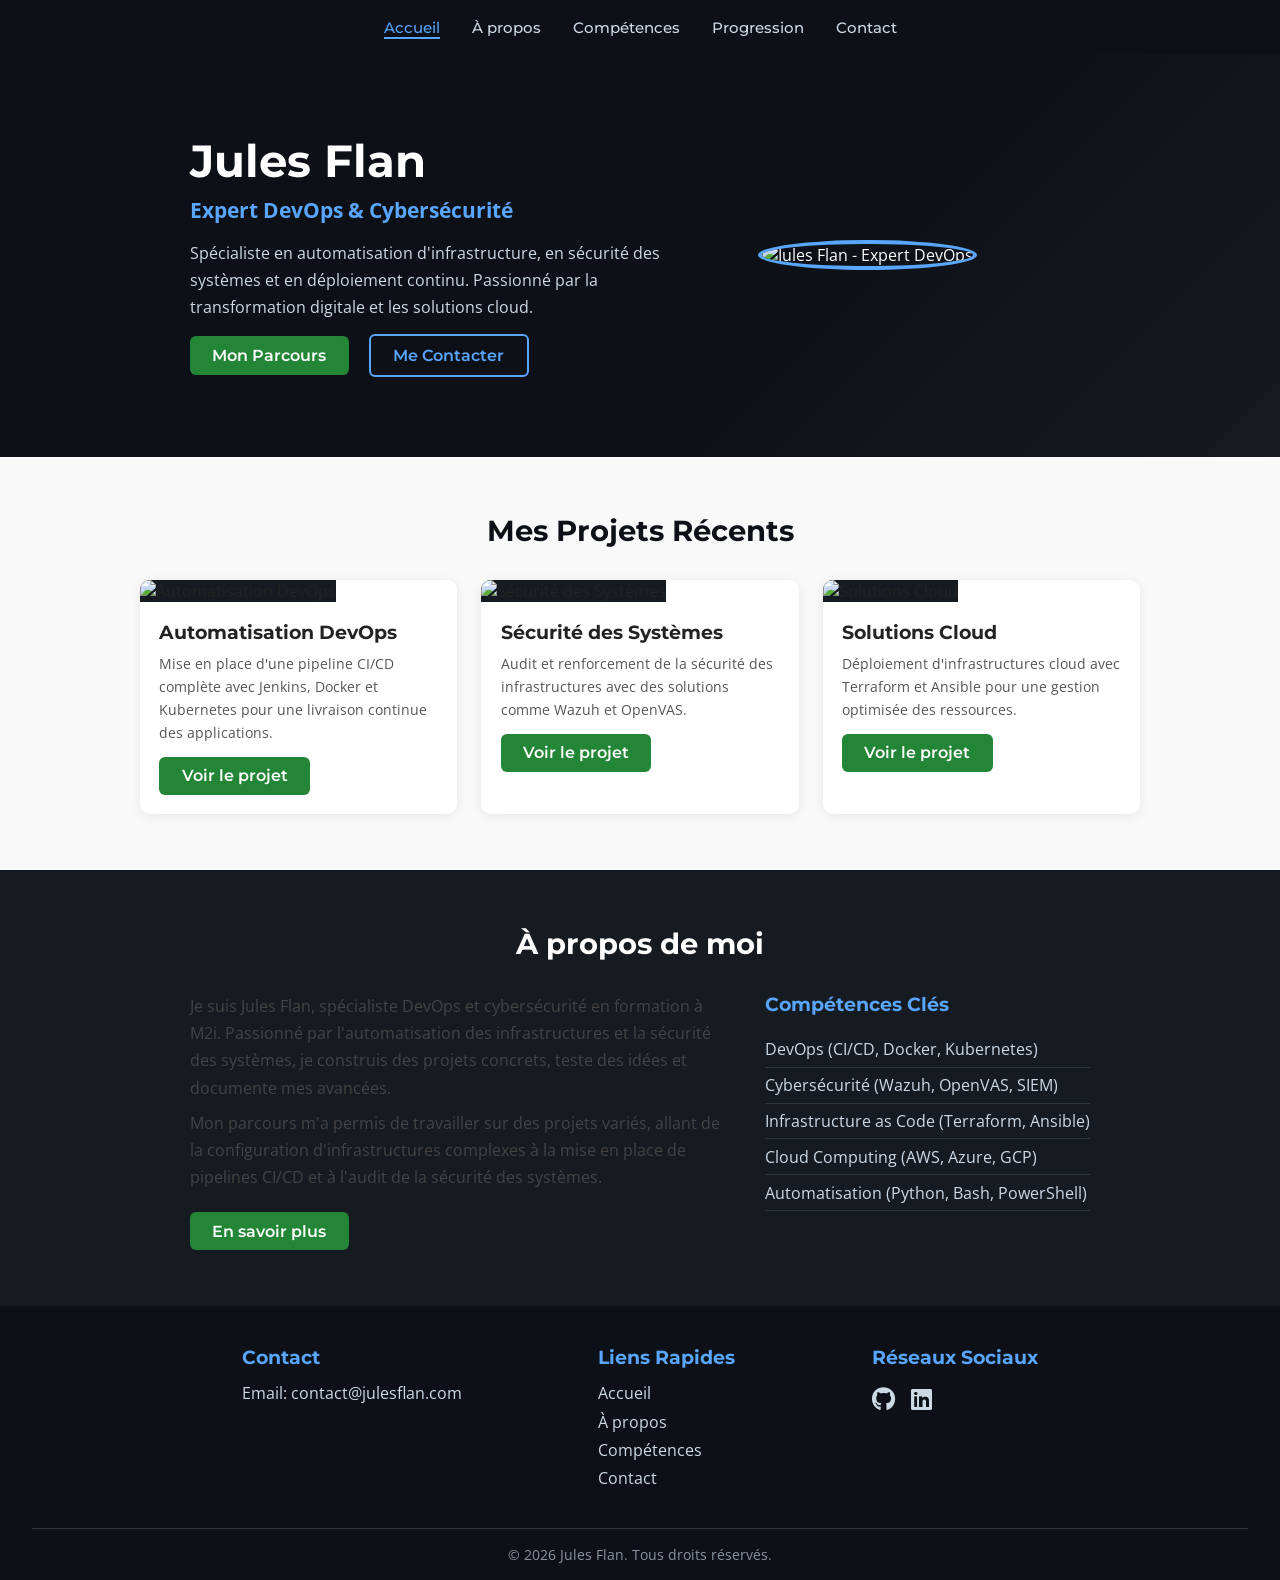
==== index.html @ e3fe122a "Initial commit - Portfolio Jules Flan DevOps & Cybersécurité" ====
<!DOCTYPE html>
<html lang="fr">
<head>
    <meta charset="UTF-8">
    <meta name="viewport" content="width=device-width, initial-scale=1.0">
    <title>Jules Flan - Expert DevOps & Cybersécurité</title>
    <link rel="stylesheet" href="assets/css/style.css">
    <link href="https://fonts.googleapis.com/css2?family=Montserrat:wght@400;500;700&family=Open+Sans:wght@400;500&display=swap" rel="stylesheet">
    <link rel="stylesheet" href="https://cdnjs.cloudflare.com/ajax/libs/font-awesome/6.0.0-beta3/css/all.min.css">
</head>
<body>
    <header>
        <nav>
            <ul>
                <li><a href="index.html">Accueil</a></li>
                <li><a href="about.html">À propos</a></li>
                <li><a href="skills.html">Compétences</a></li>
                <li><a href="progression.html">Progression</a></li>
                <li><a href="contact.html">Contact</a></li>
            </ul>
        </nav>
    </header>

    <main>
        <section class="hero">
            <div class="hero-content">
                <div class="hero-text">
                    <h1>Jules Flan</h1>
                    <h2>Expert DevOps & Cybersécurité</h2>
                    <p>Spécialiste en automatisation d'infrastructure, en sécurité des systèmes et en déploiement continu. Passionné par la transformation digitale et les solutions cloud.</p>
                    <div class="hero-buttons">
                        <a href="about.html" class="btn">Mon Parcours</a>
                        <a href="contact.html" class="btn btn-outline">Me Contacter</a>
                    </div>
                </div>
                <div class="hero-image">
                    <img src="assets/images/jules-flan.jpg" alt="Jules Flan - Expert DevOps">
                </div>
            </div>
        </section>

        <section class="projects">
            <h2 class="section-title">Mes Projets Récents</h2>
            <div class="project-grid">
                <div class="project-card">
                    <div class="project-img">
                        <img src="assets/images/projet-devops.jpg" alt="Automatisation DevOps">
                    </div>
                    <div class="project-info">
                        <h3>Automatisation DevOps</h3>
                        <p>Mise en place d'une pipeline CI/CD complète avec Jenkins, Docker et Kubernetes pour une livraison continue des applications.</p>
                        <a href="#" class="btn">Voir le projet</a>
                    </div>
                </div>
                <div class="project-card">
                    <div class="project-img">
                        <img src="assets/images/projet-securite.jpg" alt="Sécurité des Systèmes">
                    </div>
                    <div class="project-info">
                        <h3>Sécurité des Systèmes</h3>
                        <p>Audit et renforcement de la sécurité des infrastructures avec des solutions comme Wazuh et OpenVAS.</p>
                        <a href="#" class="btn">Voir le projet</a>
                    </div>
                </div>
                <div class="project-card">
                    <div class="project-img">
                        <img src="assets/images/projet-cloud.jpg" alt="Solutions Cloud">
                    </div>
                    <div class="project-info">
                        <h3>Solutions Cloud</h3>
                        <p>Déploiement d'infrastructures cloud avec Terraform et Ansible pour une gestion optimisée des ressources.</p>
                        <a href="#" class="btn">Voir le projet</a>
                    </div>
                </div>
            </div>
        </section>

        <section class="about-preview">
            <h2 class="section-title">À propos de moi</h2>
            <div class="about-content">
                <div class="about-text">
                    <p>Je suis Jules Flan, spécialiste DevOps et cybersécurité en formation à M2i. Passionné par l'automatisation des infrastructures et la sécurité des systèmes, je construis des projets concrets, teste des idées et documente mes avancées.</p>
                    <p>Mon parcours m'a permis de travailler sur des projets variés, allant de la configuration d'infrastructures complexes à la mise en place de pipelines CI/CD et à l'audit de la sécurité des systèmes.</p>
                    <a href="about.html" class="btn">En savoir plus</a>
                </div>
                <div class="about-skills">
                    <h3>Compétences Clés</h3>
                    <ul>
                        <li>DevOps (CI/CD, Docker, Kubernetes)</li>
                        <li>Cybersécurité (Wazuh, OpenVAS, SIEM)</li>
                        <li>Infrastructure as Code (Terraform, Ansible)</li>
                        <li>Cloud Computing (AWS, Azure, GCP)</li>
                        <li>Automatisation (Python, Bash, PowerShell)</li>
                    </ul>
                </div>
            </div>
        </section>
    </main>

    <footer>
        <div class="footer-content">
            <div class="footer-section">
                <h3>Contact</h3>
                <p>Email: contact@julesflan.com</p>
            </div>
            <div class="footer-section">
                <h3>Liens Rapides</h3>
                <ul>
                    <li><a href="index.html">Accueil</a></li>
                    <li><a href="about.html">À propos</a></li>
                    <li><a href="skills.html">Compétences</a></li>
                    <li><a href="contact.html">Contact</a></li>
                </ul>
            </div>
            <div class="footer-section">
                <h3>Réseaux Sociaux</h3>
                <div class="social-links">
                    <a href="https://github.com/blym-TF" target="_blank"><i class="fab fa-github"></i></a>
                    <a href="https://www.linkedin.com/in/jules-flan-devops/" target="_blank"><i class="fab fa-linkedin"></i></a>
                </div>
            </div>
        </div>
        <div class="footer-bottom">
            <p>&copy; 2026 Jules Flan. Tous droits réservés.</p>
        </div>
    </footer>

    <script src="assets/js/script.js"></script>
</body>
</html>
---- assets/css/style.css ----
/* === RESET & BASE === */
* { margin: 0; padding: 0; box-sizing: border-box; }
body { font-family: 'Open Sans', sans-serif; color: #222; background: #f9f9f9; }
a { text-decoration: none; color: inherit; }
ul { list-style: none; }

/* === HEADER === */
header { background: #0d1117; padding: 1rem 2rem; position: sticky; top: 0; z-index: 100; }
nav ul { display: flex; gap: 2rem; justify-content: center; }
nav ul li a { color: #cdd9e5; font-family: 'Montserrat', sans-serif; font-weight: 500; font-size: 0.95rem; transition: color 0.2s; }
nav ul li a:hover { color: #58a6ff; }

/* === BUTTONS === */
.btn { display: inline-block; background: #238636; color: #fff; padding: 0.6rem 1.4rem; border-radius: 6px; font-family: 'Montserrat', sans-serif; font-weight: 600; transition: background 0.2s; margin-top: 0.8rem; }
.btn:hover { background: #2ea043; }
.btn-outline { background: transparent; border: 2px solid #58a6ff; color: #58a6ff; margin-left: 1rem; }
.btn-outline:hover { background: #58a6ff; color: #fff; }

/* === HERO === */
.hero { background: linear-gradient(135deg, #0d1117 60%, #161b22 100%); color: #fff; padding: 5rem 2rem; }
.hero-content { max-width: 900px; margin: auto; display: flex; align-items: center; gap: 3rem; flex-wrap: wrap; }
.hero-text h1 { font-family: 'Montserrat', sans-serif; font-size: 2.8rem; font-weight: 700; }
.hero-text h2 { font-size: 1.3rem; color: #58a6ff; margin: 0.5rem 0 1rem; }
.hero-text p { max-width: 520px; line-height: 1.7; color: #cdd9e5; }
.hero-image img { width: 200px; height: 200px; border-radius: 50%; object-fit: cover; border: 4px solid #58a6ff; }

/* === SECTIONS === */
section { padding: 3.5rem 2rem; }
.section-title { font-family: 'Montserrat', sans-serif; font-size: 1.8rem; text-align: center; margin-bottom: 2rem; color: #0d1117; }

/* === PROJECT GRID === */
.project-grid { display: grid; grid-template-columns: repeat(auto-fit, minmax(260px, 1fr)); gap: 1.5rem; max-width: 1000px; margin: auto; }
.project-card { background: #fff; border-radius: 10px; overflow: hidden; box-shadow: 0 2px 12px rgba(0,0,0,0.08); transition: transform 0.2s; }
.project-card:hover { transform: translateY(-4px); }
.project-img img { width: 100%; height: 160px; object-fit: cover; background: #161b22; }
.project-info { padding: 1.2rem; }
.project-info h3 { font-family: 'Montserrat', sans-serif; margin-bottom: 0.5rem; }
.project-info p { color: #555; font-size: 0.9rem; line-height: 1.6; }

/* === ABOUT PREVIEW === */
.about-preview { background: #161b22; color: #cdd9e5; }
.about-preview .section-title { color: #fff; }
.about-content { display: flex; gap: 3rem; max-width: 900px; margin: auto; flex-wrap: wrap; }
.about-text p { line-height: 1.7; margin-bottom: 1rem; }
.about-skills h3 { font-family: 'Montserrat', sans-serif; color: #58a6ff; margin-bottom: 1rem; }
.about-skills ul li { padding: 0.4rem 0; border-bottom: 1px solid #30363d; color: #cdd9e5; }

/* === HERO PAGES === */
.about-hero, .skills-hero { background: linear-gradient(135deg, #0d1117, #161b22); color: #fff; text-align: center; padding: 4rem 2rem; }
.about-hero h1, .skills-hero h1 { font-family: 'Montserrat', sans-serif; font-size: 2.2rem; }
.about-hero p, .skills-hero p { color: #cdd9e5; margin-top: 0.8rem; }

/* === SKILLS GRID === */
.skills-content { max-width: 1000px; margin: auto; }
.skills-category { margin-bottom: 2.5rem; }
.skills-category h2 { font-family: 'Montserrat', sans-serif; color: #0d1117; margin-bottom: 1.2rem; font-size: 1.4rem; border-left: 4px solid #58a6ff; padding-left: 0.8rem; }
.skills-grid { display: grid; grid-template-columns: repeat(auto-fit, minmax(200px, 1fr)); gap: 1rem; }
.skill-card { background: #fff; padding: 1.5rem; border-radius: 10px; text-align: center; box-shadow: 0 2px 10px rgba(0,0,0,0.07); transition: transform 0.2s; }
.skill-card:hover { transform: translateY(-3px); }
.skill-card i { font-size: 2rem; color: #58a6ff; margin-bottom: 0.7rem; }
.skill-card h3 { font-family: 'Montserrat', sans-serif; font-size: 1rem; margin-bottom: 0.4rem; }
.skill-card p { font-size: 0.85rem; color: #666; }

/* === ABOUT CONTENT === */
.about-content { max-width: 900px; margin: auto; display: flex; gap: 2rem; flex-wrap: wrap; }
.about-text { flex: 1; min-width: 280px; }
.about-text h2 { font-family: 'Montserrat', sans-serif; color: #0d1117; margin: 1.2rem 0 0.5rem; font-size: 1.2rem; }
.about-text p, .about-text li { line-height: 1.7; color: #444; margin-bottom: 0.5rem; }
.about-text ul { padding-left: 1rem; }

/* === TIMELINE === */
.timeline { background: #f0f4f8; }
.timeline-container { max-width: 800px; margin: auto; }
.timeline-item { display: flex; gap: 1.5rem; margin-bottom: 1.8rem; align-items: flex-start; }
.timeline-date { font-family: 'Montserrat', sans-serif; font-weight: 700; color: #58a6ff; min-width: 100px; font-size: 0.9rem; }
.timeline-content h3 { font-family: 'Montserrat', sans-serif; font-size: 1rem; margin-bottom: 0.3rem; }
.timeline-content p { font-size: 0.9rem; color: #555; line-height: 1.6; }

/* === FOOTER === */
footer { background: #0d1117; color: #cdd9e5; padding: 2.5rem 2rem 1rem; }
.footer-content { display: flex; gap: 2rem; flex-wrap: wrap; justify-content: space-around; max-width: 900px; margin: auto; }
.footer-section h3 { font-family: 'Montserrat', sans-serif; color: #58a6ff; margin-bottom: 0.8rem; }
.footer-section ul li { margin-bottom: 0.4rem; }
.footer-section ul li a { color: #cdd9e5; transition: color 0.2s; }
.footer-section ul li a:hover { color: #58a6ff; }
.social-links { display: flex; gap: 1rem; font-size: 1.5rem; }
.social-links a { color: #cdd9e5; transition: color 0.2s; }
.social-links a:hover { color: #58a6ff; }
.footer-bottom { text-align: center; margin-top: 2rem; padding-top: 1rem; border-top: 1px solid #30363d; font-size: 0.85rem; color: #8b949e; }

/* === RESPONSIVE === */
@media (max-width: 768px) {
    .hero-content { flex-direction: column; text-align: center; }
    .hero-text h1 { font-size: 2rem; }
    nav ul { gap: 1rem; font-size: 0.85rem; }
    .about-content { flex-direction: column; }
    .timeline-item { flex-direction: column; gap: 0.5rem; }
}
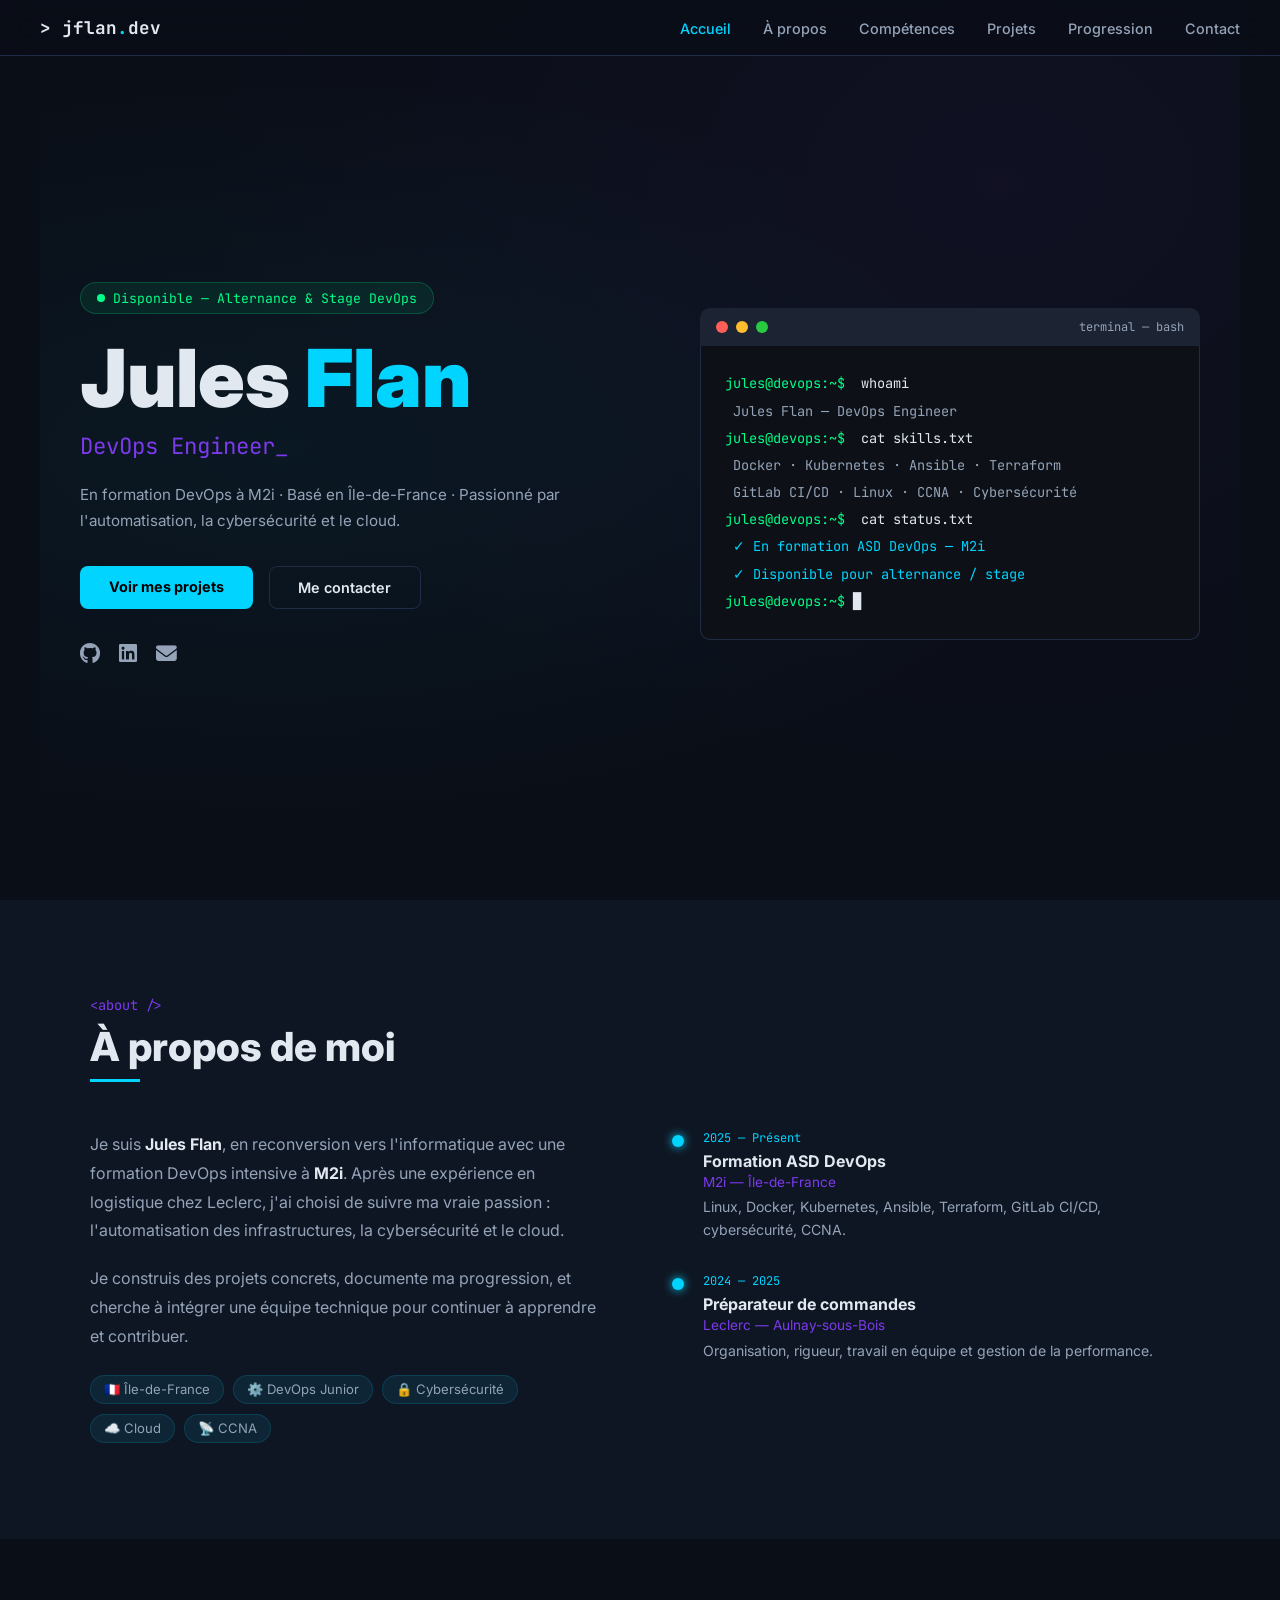
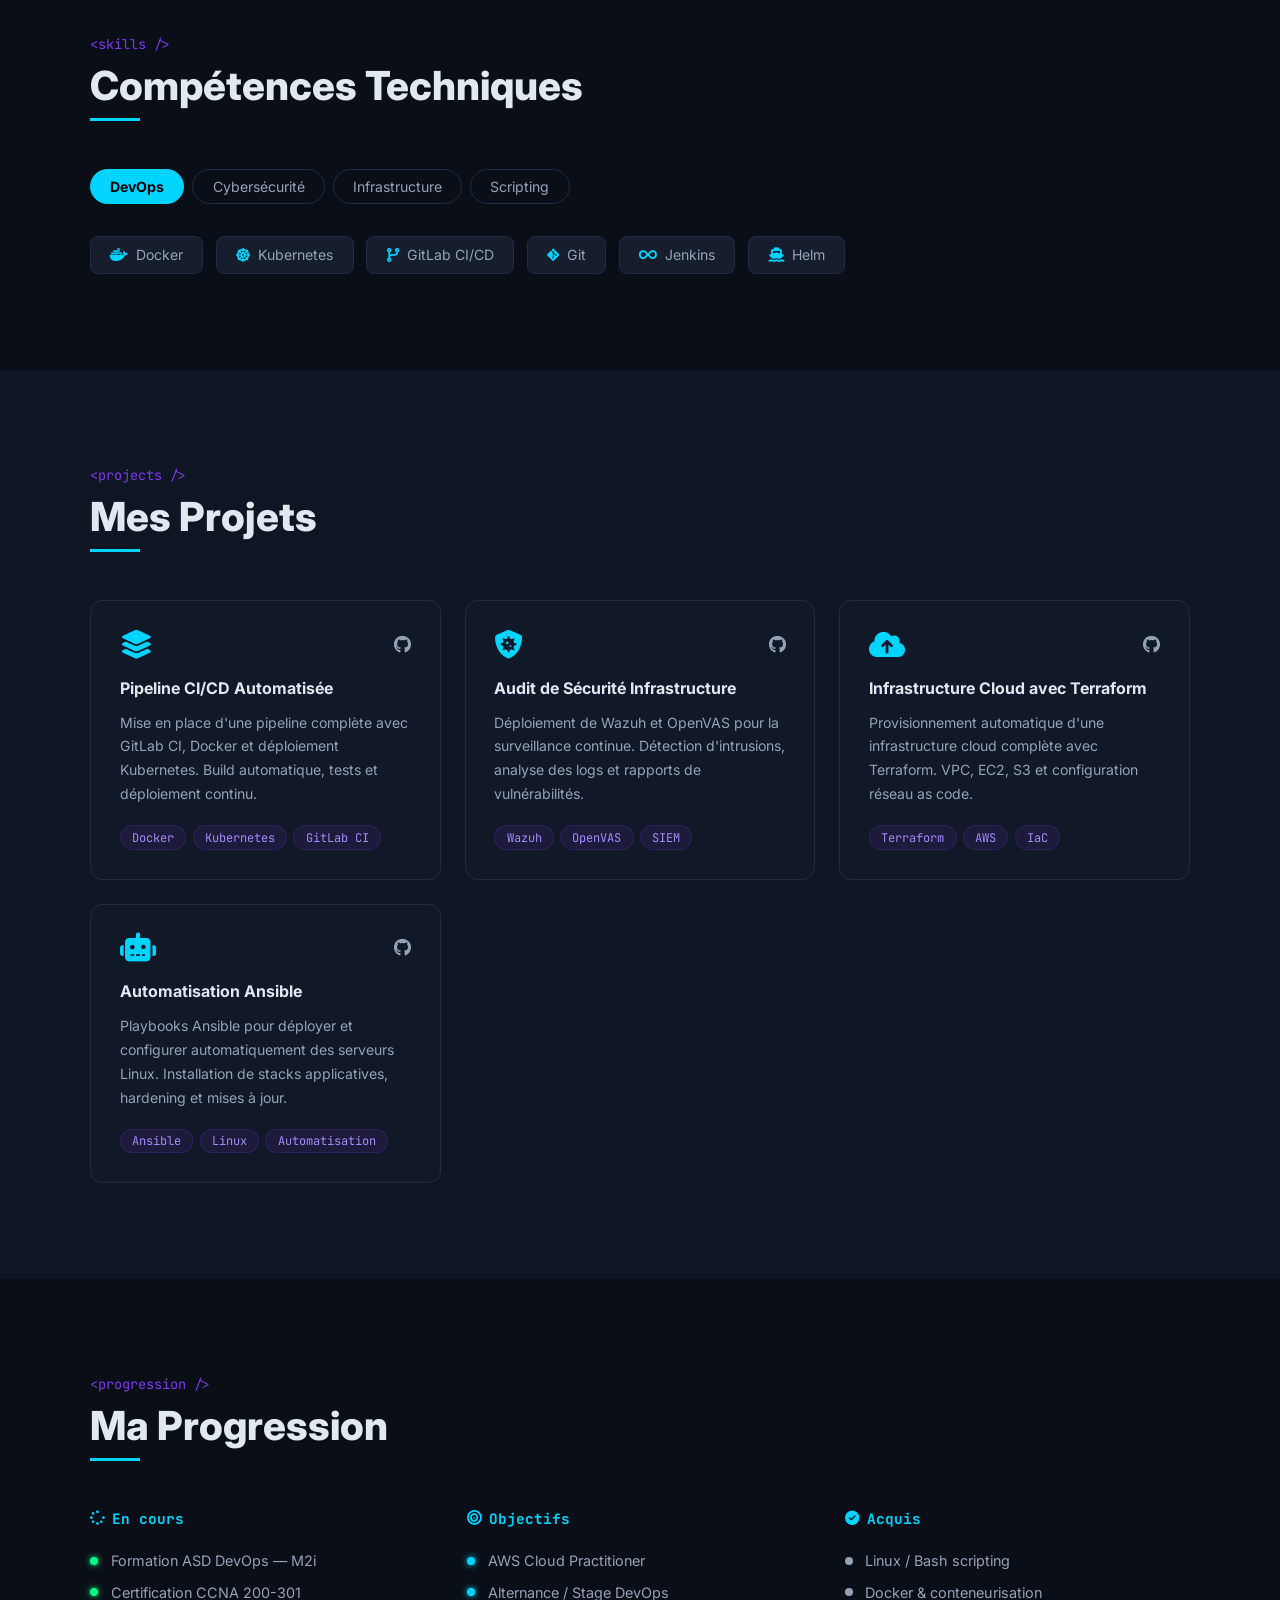
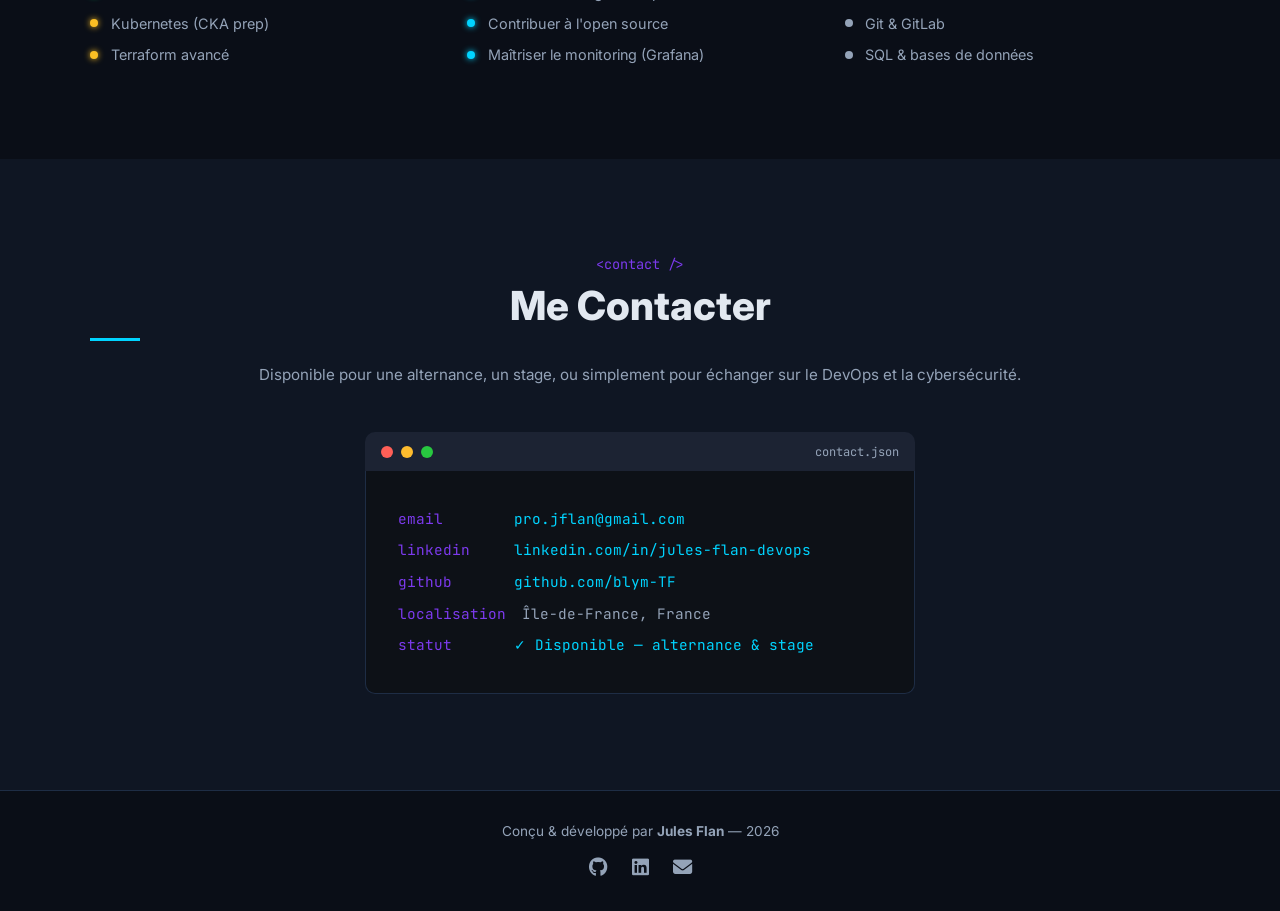
==== commit a64a1be2: "Refonte complète - Site dynamique, animé, attractif avec vraies infos" ====
--- a/index.html
+++ b/index.html
@@ -1,130 +1,282 @@
 <!DOCTYPE html>
 <html lang="fr">
 <head>
-    <meta charset="UTF-8">
-    <meta name="viewport" content="width=device-width, initial-scale=1.0">
-    <title>Jules Flan - Expert DevOps & Cybersécurité</title>
-    <link rel="stylesheet" href="assets/css/style.css">
-    <link href="https://fonts.googleapis.com/css2?family=Montserrat:wght@400;500;700&family=Open+Sans:wght@400;500&display=swap" rel="stylesheet">
-    <link rel="stylesheet" href="https://cdnjs.cloudflare.com/ajax/libs/font-awesome/6.0.0-beta3/css/all.min.css">
+  <meta charset="UTF-8">
+  <meta name="viewport" content="width=device-width, initial-scale=1.0">
+  <title>Jules Flan — DevOps & Cybersécurité</title>
+  <link rel="stylesheet" href="assets/css/style.css">
+  <link href="https://fonts.googleapis.com/css2?family=JetBrains+Mono:wght@400;700&family=Inter:wght@300;400;600;700;900&display=swap" rel="stylesheet">
+  <link rel="stylesheet" href="https://cdnjs.cloudflare.com/ajax/libs/font-awesome/6.5.0/css/all.min.css">
 </head>
 <body>
-    <header>
-        <nav>
-            <ul>
-                <li><a href="index.html">Accueil</a></li>
-                <li><a href="about.html">À propos</a></li>
-                <li><a href="skills.html">Compétences</a></li>
-                <li><a href="progression.html">Progression</a></li>
-                <li><a href="contact.html">Contact</a></li>
-            </ul>
-        </nav>
-    </header>
-
-    <main>
-        <section class="hero">
-            <div class="hero-content">
-                <div class="hero-text">
-                    <h1>Jules Flan</h1>
-                    <h2>Expert DevOps & Cybersécurité</h2>
-                    <p>Spécialiste en automatisation d'infrastructure, en sécurité des systèmes et en déploiement continu. Passionné par la transformation digitale et les solutions cloud.</p>
-                    <div class="hero-buttons">
-                        <a href="about.html" class="btn">Mon Parcours</a>
-                        <a href="contact.html" class="btn btn-outline">Me Contacter</a>
-                    </div>
-                </div>
-                <div class="hero-image">
-                    <img src="assets/images/jules-flan.jpg" alt="Jules Flan - Expert DevOps">
-                </div>
-            </div>
-        </section>
-
-        <section class="projects">
-            <h2 class="section-title">Mes Projets Récents</h2>
-            <div class="project-grid">
-                <div class="project-card">
-                    <div class="project-img">
-                        <img src="assets/images/projet-devops.jpg" alt="Automatisation DevOps">
-                    </div>
-                    <div class="project-info">
-                        <h3>Automatisation DevOps</h3>
-                        <p>Mise en place d'une pipeline CI/CD complète avec Jenkins, Docker et Kubernetes pour une livraison continue des applications.</p>
-                        <a href="#" class="btn">Voir le projet</a>
-                    </div>
-                </div>
-                <div class="project-card">
-                    <div class="project-img">
-                        <img src="assets/images/projet-securite.jpg" alt="Sécurité des Systèmes">
-                    </div>
-                    <div class="project-info">
-                        <h3>Sécurité des Systèmes</h3>
-                        <p>Audit et renforcement de la sécurité des infrastructures avec des solutions comme Wazuh et OpenVAS.</p>
-                        <a href="#" class="btn">Voir le projet</a>
-                    </div>
-                </div>
-                <div class="project-card">
-                    <div class="project-img">
-                        <img src="assets/images/projet-cloud.jpg" alt="Solutions Cloud">
-                    </div>
-                    <div class="project-info">
-                        <h3>Solutions Cloud</h3>
-                        <p>Déploiement d'infrastructures cloud avec Terraform et Ansible pour une gestion optimisée des ressources.</p>
-                        <a href="#" class="btn">Voir le projet</a>
-                    </div>
-                </div>
-            </div>
-        </section>
-
-        <section class="about-preview">
-            <h2 class="section-title">À propos de moi</h2>
-            <div class="about-content">
-                <div class="about-text">
-                    <p>Je suis Jules Flan, spécialiste DevOps et cybersécurité en formation à M2i. Passionné par l'automatisation des infrastructures et la sécurité des systèmes, je construis des projets concrets, teste des idées et documente mes avancées.</p>
-                    <p>Mon parcours m'a permis de travailler sur des projets variés, allant de la configuration d'infrastructures complexes à la mise en place de pipelines CI/CD et à l'audit de la sécurité des systèmes.</p>
-                    <a href="about.html" class="btn">En savoir plus</a>
-                </div>
-                <div class="about-skills">
-                    <h3>Compétences Clés</h3>
-                    <ul>
-                        <li>DevOps (CI/CD, Docker, Kubernetes)</li>
-                        <li>Cybersécurité (Wazuh, OpenVAS, SIEM)</li>
-                        <li>Infrastructure as Code (Terraform, Ansible)</li>
-                        <li>Cloud Computing (AWS, Azure, GCP)</li>
-                        <li>Automatisation (Python, Bash, PowerShell)</li>
-                    </ul>
-                </div>
-            </div>
-        </section>
-    </main>
-
-    <footer>
-        <div class="footer-content">
-            <div class="footer-section">
-                <h3>Contact</h3>
-                <p>Email: contact@julesflan.com</p>
-            </div>
-            <div class="footer-section">
-                <h3>Liens Rapides</h3>
-                <ul>
-                    <li><a href="index.html">Accueil</a></li>
-                    <li><a href="about.html">À propos</a></li>
-                    <li><a href="skills.html">Compétences</a></li>
-                    <li><a href="contact.html">Contact</a></li>
-                </ul>
-            </div>
-            <div class="footer-section">
-                <h3>Réseaux Sociaux</h3>
-                <div class="social-links">
-                    <a href="https://github.com/blym-TF" target="_blank"><i class="fab fa-github"></i></a>
-                    <a href="https://www.linkedin.com/in/jules-flan-devops/" target="_blank"><i class="fab fa-linkedin"></i></a>
-                </div>
-            </div>
-        </div>
-        <div class="footer-bottom">
-            <p>&copy; 2026 Jules Flan. Tous droits réservés.</p>
-        </div>
-    </footer>
-
-    <script src="assets/js/script.js"></script>
+
+<!-- LOADER -->
+<div id="loader">
+  <div class="loader-text">&gt; Initialisation du portfolio...<span class="cursor">_</span></div>
+</div>
+
+<!-- NAV -->
+<nav id="navbar">
+  <div class="nav-logo">&gt; jflan<span class="accent">.</span>dev</div>
+  <ul class="nav-links">
+    <li><a href="#hero">Accueil</a></li>
+    <li><a href="#about">À propos</a></li>
+    <li><a href="#skills">Compétences</a></li>
+    <li><a href="#projects">Projets</a></li>
+    <li><a href="#progression">Progression</a></li>
+    <li><a href="#contact">Contact</a></li>
+  </ul>
+  <div class="hamburger" id="hamburger"><span></span><span></span><span></span></div>
+</nav>
+
+<!-- HERO -->
+<section id="hero">
+  <div class="hero-bg"></div>
+  <div class="hero-content">
+    <div class="hero-badge"><span class="dot"></span> Disponible — Alternance & Stage DevOps</div>
+    <h1 class="hero-name">Jules <span class="accent">Flan</span></h1>
+    <div class="hero-typed"><span id="typed-text"></span><span class="cursor">_</span></div>
+    <p class="hero-desc">En formation DevOps à M2i · Basé en Île-de-France · Passionné par l'automatisation, la cybersécurité et le cloud.</p>
+    <div class="hero-cta">
+      <a href="#projects" class="btn-primary">Voir mes projets</a>
+      <a href="#contact" class="btn-secondary">Me contacter</a>
+    </div>
+    <div class="hero-social">
+      <a href="https://github.com/blym-TF" target="_blank"><i class="fab fa-github"></i></a>
+      <a href="https://www.linkedin.com/in/jules-flan-devops/" target="_blank"><i class="fab fa-linkedin"></i></a>
+      <a href="mailto:pro.jflan@gmail.com"><i class="fas fa-envelope"></i></a>
+    </div>
+  </div>
+  <div class="hero-terminal">
+    <div class="terminal-bar"><span class="t-dot red"></span><span class="t-dot yellow"></span><span class="t-dot green"></span><span class="t-title">terminal — bash</span></div>
+    <div class="terminal-body" id="terminal-body">
+      <div class="t-line"><span class="t-prompt">jules@devops:~$</span> <span class="t-cmd">whoami</span></div>
+      <div class="t-line t-out">Jules Flan — DevOps Engineer</div>
+      <div class="t-line"><span class="t-prompt">jules@devops:~$</span> <span class="t-cmd">cat skills.txt</span></div>
+      <div class="t-line t-out">Docker · Kubernetes · Ansible · Terraform</div>
+      <div class="t-line t-out">GitLab CI/CD · Linux · CCNA · Cybersécurité</div>
+      <div class="t-line"><span class="t-prompt">jules@devops:~$</span> <span class="t-cmd">cat status.txt</span></div>
+      <div class="t-line t-out accent-text">✓ En formation ASD DevOps — M2i</div>
+      <div class="t-line t-out accent-text">✓ Disponible pour alternance / stage</div>
+      <div class="t-line"><span class="t-prompt">jules@devops:~$</span> <span class="t-cursor">█</span></div>
+    </div>
+  </div>
+</section>
+
+<!-- ABOUT -->
+<section id="about">
+  <div class="section-inner">
+    <div class="section-tag">&lt;about /&gt;</div>
+    <h2 class="section-title">À propos de moi</h2>
+    <div class="about-grid">
+      <div class="about-text">
+        <p>Je suis <strong>Jules Flan</strong>, en reconversion vers l'informatique avec une formation DevOps intensive à <strong>M2i</strong>. Après une expérience en logistique chez Leclerc, j'ai choisi de suivre ma vraie passion : l'automatisation des infrastructures, la cybersécurité et le cloud.</p>
+        <p>Je construis des projets concrets, documente ma progression, et cherche à intégrer une équipe technique pour continuer à apprendre et contribuer.</p>
+        <div class="about-tags">
+          <span>🇫🇷 Île-de-France</span>
+          <span>⚙️ DevOps Junior</span>
+          <span>🔒 Cybersécurité</span>
+          <span>☁️ Cloud</span>
+          <span>📡 CCNA</span>
+        </div>
+      </div>
+      <div class="about-timeline">
+        <div class="tl-item">
+          <div class="tl-dot"></div>
+          <div class="tl-content">
+            <div class="tl-date">2025 — Présent</div>
+            <div class="tl-title">Formation ASD DevOps</div>
+            <div class="tl-sub">M2i — Île-de-France</div>
+            <div class="tl-desc">Linux, Docker, Kubernetes, Ansible, Terraform, GitLab CI/CD, cybersécurité, CCNA.</div>
+          </div>
+        </div>
+        <div class="tl-item">
+          <div class="tl-dot"></div>
+          <div class="tl-content">
+            <div class="tl-date">2024 — 2025</div>
+            <div class="tl-title">Préparateur de commandes</div>
+            <div class="tl-sub">Leclerc — Aulnay-sous-Bois</div>
+            <div class="tl-desc">Organisation, rigueur, travail en équipe et gestion de la performance.</div>
+          </div>
+        </div>
+      </div>
+    </div>
+  </div>
+</section>
+
+<!-- SKILLS -->
+<section id="skills">
+  <div class="section-inner">
+    <div class="section-tag">&lt;skills /&gt;</div>
+    <h2 class="section-title">Compétences Techniques</h2>
+    <div class="skills-tabs">
+      <button class="tab-btn active" data-tab="devops">DevOps</button>
+      <button class="tab-btn" data-tab="security">Cybersécurité</button>
+      <button class="tab-btn" data-tab="infra">Infrastructure</button>
+      <button class="tab-btn" data-tab="scripting">Scripting</button>
+    </div>
+    <div class="tab-content active" id="tab-devops">
+      <div class="skills-grid">
+        <div class="skill-pill"><i class="fab fa-docker"></i> Docker</div>
+        <div class="skill-pill"><i class="fas fa-dharmachakra"></i> Kubernetes</div>
+        <div class="skill-pill"><i class="fas fa-code-branch"></i> GitLab CI/CD</div>
+        <div class="skill-pill"><i class="fab fa-git-alt"></i> Git</div>
+        <div class="skill-pill"><i class="fas fa-infinity"></i> Jenkins</div>
+        <div class="skill-pill"><i class="fas fa-ship"></i> Helm</div>
+      </div>
+    </div>
+    <div class="tab-content" id="tab-security">
+      <div class="skills-grid">
+        <div class="skill-pill"><i class="fas fa-shield-alt"></i> Wazuh</div>
+        <div class="skill-pill"><i class="fas fa-bug"></i> OpenVAS</div>
+        <div class="skill-pill"><i class="fas fa-network-wired"></i> CCNA (en cours)</div>
+        <div class="skill-pill"><i class="fas fa-eye"></i> SIEM</div>
+        <div class="skill-pill"><i class="fas fa-lock"></i> Hardening Linux</div>
+        <div class="skill-pill"><i class="fas fa-search"></i> Wireshark / Nmap</div>
+      </div>
+    </div>
+    <div class="tab-content" id="tab-infra">
+      <div class="skills-grid">
+        <div class="skill-pill"><i class="fas fa-project-diagram"></i> Terraform</div>
+        <div class="skill-pill"><i class="fas fa-cogs"></i> Ansible</div>
+        <div class="skill-pill"><i class="fab fa-linux"></i> Linux / Ubuntu</div>
+        <div class="skill-pill"><i class="fab fa-aws"></i> AWS</div>
+        <div class="skill-pill"><i class="fab fa-microsoft"></i> Azure</div>
+        <div class="skill-pill"><i class="fas fa-database"></i> SQL</div>
+      </div>
+    </div>
+    <div class="tab-content" id="tab-scripting">
+      <div class="skills-grid">
+        <div class="skill-pill"><i class="fab fa-python"></i> Python</div>
+        <div class="skill-pill"><i class="fas fa-terminal"></i> Bash</div>
+        <div class="skill-pill"><i class="fab fa-windows"></i> PowerShell</div>
+        <div class="skill-pill"><i class="fas fa-code"></i> YAML</div>
+        <div class="skill-pill"><i class="fas fa-file-code"></i> HCL (Terraform)</div>
+        <div class="skill-pill"><i class="fas fa-database"></i> SQL</div>
+      </div>
+    </div>
+  </div>
+</section>
+
+<!-- PROJECTS -->
+<section id="projects">
+  <div class="section-inner">
+    <div class="section-tag">&lt;projects /&gt;</div>
+    <h2 class="section-title">Mes Projets</h2>
+    <div class="projects-grid">
+      <div class="project-card">
+        <div class="project-header">
+          <i class="fas fa-layer-group"></i>
+          <div class="project-links">
+            <a href="https://github.com/blym-TF" target="_blank"><i class="fab fa-github"></i></a>
+          </div>
+        </div>
+        <h3>Pipeline CI/CD Automatisée</h3>
+        <p>Mise en place d'une pipeline complète avec GitLab CI, Docker et déploiement Kubernetes. Build automatique, tests et déploiement continu.</p>
+        <div class="project-tags"><span>Docker</span><span>Kubernetes</span><span>GitLab CI</span></div>
+      </div>
+      <div class="project-card">
+        <div class="project-header">
+          <i class="fas fa-shield-virus"></i>
+          <div class="project-links">
+            <a href="https://github.com/blym-TF" target="_blank"><i class="fab fa-github"></i></a>
+          </div>
+        </div>
+        <h3>Audit de Sécurité Infrastructure</h3>
+        <p>Déploiement de Wazuh et OpenVAS pour la surveillance continue. Détection d'intrusions, analyse des logs et rapports de vulnérabilités.</p>
+        <div class="project-tags"><span>Wazuh</span><span>OpenVAS</span><span>SIEM</span></div>
+      </div>
+      <div class="project-card">
+        <div class="project-header">
+          <i class="fas fa-cloud-upload-alt"></i>
+          <div class="project-links">
+            <a href="https://github.com/blym-TF" target="_blank"><i class="fab fa-github"></i></a>
+          </div>
+        </div>
+        <h3>Infrastructure Cloud avec Terraform</h3>
+        <p>Provisionnement automatique d'une infrastructure cloud complète avec Terraform. VPC, EC2, S3 et configuration réseau as code.</p>
+        <div class="project-tags"><span>Terraform</span><span>AWS</span><span>IaC</span></div>
+      </div>
+      <div class="project-card">
+        <div class="project-header">
+          <i class="fas fa-robot"></i>
+          <div class="project-links">
+            <a href="https://github.com/blym-TF" target="_blank"><i class="fab fa-github"></i></a>
+          </div>
+        </div>
+        <h3>Automatisation Ansible</h3>
+        <p>Playbooks Ansible pour déployer et configurer automatiquement des serveurs Linux. Installation de stacks applicatives, hardening et mises à jour.</p>
+        <div class="project-tags"><span>Ansible</span><span>Linux</span><span>Automatisation</span></div>
+      </div>
+    </div>
+  </div>
+</section>
+
+<!-- PROGRESSION -->
+<section id="progression">
+  <div class="section-inner">
+    <div class="section-tag">&lt;progression /&gt;</div>
+    <h2 class="section-title">Ma Progression</h2>
+    <div class="prog-grid">
+      <div class="prog-col">
+        <h3><i class="fas fa-spinner fa-spin"></i> En cours</h3>
+        <ul class="prog-list">
+          <li><span class="prog-dot green"></span> Formation ASD DevOps — M2i</li>
+          <li><span class="prog-dot green"></span> Certification CCNA 200-301</li>
+          <li><span class="prog-dot yellow"></span> Kubernetes (CKA prep)</li>
+          <li><span class="prog-dot yellow"></span> Terraform avancé</li>
+        </ul>
+      </div>
+      <div class="prog-col">
+        <h3><i class="fas fa-bullseye"></i> Objectifs</h3>
+        <ul class="prog-list">
+          <li><span class="prog-dot blue"></span> AWS Cloud Practitioner</li>
+          <li><span class="prog-dot blue"></span> Alternance / Stage DevOps</li>
+          <li><span class="prog-dot blue"></span> Contribuer à l'open source</li>
+          <li><span class="prog-dot blue"></span> Maîtriser le monitoring (Grafana)</li>
+        </ul>
+      </div>
+      <div class="prog-col">
+        <h3><i class="fas fa-check-circle"></i> Acquis</h3>
+        <ul class="prog-list">
+          <li><span class="prog-dot grey"></span> Linux / Bash scripting</li>
+          <li><span class="prog-dot grey"></span> Docker & conteneurisation</li>
+          <li><span class="prog-dot grey"></span> Git & GitLab</li>
+          <li><span class="prog-dot grey"></span> SQL & bases de données</li>
+        </ul>
+      </div>
+    </div>
+  </div>
+</section>
+
+<!-- CONTACT -->
+<section id="contact">
+  <div class="section-inner">
+    <div class="section-tag">&lt;contact /&gt;</div>
+    <h2 class="section-title">Me Contacter</h2>
+    <p class="contact-sub">Disponible pour une alternance, un stage, ou simplement pour échanger sur le DevOps et la cybersécurité.</p>
+    <div class="contact-terminal">
+      <div class="terminal-bar"><span class="t-dot red"></span><span class="t-dot yellow"></span><span class="t-dot green"></span><span class="t-title">contact.json</span></div>
+      <div class="contact-body">
+        <div class="c-line"><span class="c-key">email</span> <a href="mailto:pro.jflan@gmail.com">pro.jflan@gmail.com</a></div>
+        <div class="c-line"><span class="c-key">linkedin</span> <a href="https://www.linkedin.com/in/jules-flan-devops/" target="_blank">linkedin.com/in/jules-flan-devops</a></div>
+        <div class="c-line"><span class="c-key">github</span> <a href="https://github.com/blym-TF" target="_blank">github.com/blym-TF</a></div>
+        <div class="c-line"><span class="c-key">localisation</span> <span class="c-val">Île-de-France, France</span></div>
+        <div class="c-line"><span class="c-key">statut</span> <span class="c-val accent-text">✓ Disponible — alternance & stage</span></div>
+      </div>
+    </div>
+  </div>
+</section>
+
+<footer>
+  <p>Conçu & développé par <strong>Jules Flan</strong> — 2026</p>
+  <div class="footer-social">
+    <a href="https://github.com/blym-TF" target="_blank"><i class="fab fa-github"></i></a>
+    <a href="https://www.linkedin.com/in/jules-flan-devops/" target="_blank"><i class="fab fa-linkedin"></i></a>
+    <a href="mailto:pro.jflan@gmail.com"><i class="fas fa-envelope"></i></a>
+  </div>
+</footer>
+
+<script src="assets/js/script.js"></script>
 </body>
 </html>
--- a/assets/css/style.css
+++ b/assets/css/style.css
@@ -1,98 +1,174 @@
-/* === RESET & BASE === */
-* { margin: 0; padding: 0; box-sizing: border-box; }
-body { font-family: 'Open Sans', sans-serif; color: #222; background: #f9f9f9; }
+/* === VARIABLES === */
+:root {
+  --bg: #0a0e17;
+  --bg2: #0f1623;
+  --bg3: #161d2d;
+  --accent: #00d4ff;
+  --accent2: #7c3aed;
+  --green: #00ff88;
+  --yellow: #fbbf24;
+  --text: #e2e8f0;
+  --text2: #94a3b8;
+  --border: #1e2d45;
+  --card: #111827;
+  --font-mono: 'JetBrains Mono', monospace;
+  --font-sans: 'Inter', sans-serif;
+}
+
+/* === RESET === */
+*, *::before, *::after { margin: 0; padding: 0; box-sizing: border-box; }
+html { scroll-behavior: smooth; }
+body { font-family: var(--font-sans); background: var(--bg); color: var(--text); overflow-x: hidden; }
 a { text-decoration: none; color: inherit; }
 ul { list-style: none; }
 
-/* === HEADER === */
-header { background: #0d1117; padding: 1rem 2rem; position: sticky; top: 0; z-index: 100; }
-nav ul { display: flex; gap: 2rem; justify-content: center; }
-nav ul li a { color: #cdd9e5; font-family: 'Montserrat', sans-serif; font-weight: 500; font-size: 0.95rem; transition: color 0.2s; }
-nav ul li a:hover { color: #58a6ff; }
+/* === LOADER === */
+#loader { position: fixed; inset: 0; background: var(--bg); z-index: 9999; display: flex; align-items: center; justify-content: center; transition: opacity 0.5s; }
+#loader.hidden { opacity: 0; pointer-events: none; }
+.loader-text { font-family: var(--font-mono); color: var(--green); font-size: 1.1rem; }
 
-/* === BUTTONS === */
-.btn { display: inline-block; background: #238636; color: #fff; padding: 0.6rem 1.4rem; border-radius: 6px; font-family: 'Montserrat', sans-serif; font-weight: 600; transition: background 0.2s; margin-top: 0.8rem; }
-.btn:hover { background: #2ea043; }
-.btn-outline { background: transparent; border: 2px solid #58a6ff; color: #58a6ff; margin-left: 1rem; }
-.btn-outline:hover { background: #58a6ff; color: #fff; }
+/* === CURSOR === */
+.cursor { animation: blink 1s infinite; }
+@keyframes blink { 0%,100%{opacity:1} 50%{opacity:0} }
+
+/* === NAV === */
+#navbar { position: fixed; top: 0; left: 0; right: 0; z-index: 1000; padding: 1rem 2.5rem; display: flex; align-items: center; justify-content: space-between; background: rgba(10,14,23,0.85); backdrop-filter: blur(12px); border-bottom: 1px solid var(--border); transition: all 0.3s; }
+.nav-logo { font-family: var(--font-mono); font-weight: 700; font-size: 1.1rem; color: var(--text); }
+.nav-logo .accent { color: var(--accent); }
+.nav-links { display: flex; gap: 2rem; }
+.nav-links a { font-size: 0.9rem; color: var(--text2); font-weight: 500; transition: color 0.2s; position: relative; }
+.nav-links a::after { content: ''; position: absolute; bottom: -4px; left: 0; width: 0; height: 2px; background: var(--accent); transition: width 0.3s; }
+.nav-links a:hover { color: var(--accent); }
+.nav-links a:hover::after { width: 100%; }
+.hamburger { display: none; flex-direction: column; gap: 5px; cursor: pointer; }
+.hamburger span { display: block; width: 24px; height: 2px; background: var(--text); transition: all 0.3s; }
 
 /* === HERO === */
-.hero { background: linear-gradient(135deg, #0d1117 60%, #161b22 100%); color: #fff; padding: 5rem 2rem; }
-.hero-content { max-width: 900px; margin: auto; display: flex; align-items: center; gap: 3rem; flex-wrap: wrap; }
-.hero-text h1 { font-family: 'Montserrat', sans-serif; font-size: 2.8rem; font-weight: 700; }
-.hero-text h2 { font-size: 1.3rem; color: #58a6ff; margin: 0.5rem 0 1rem; }
-.hero-text p { max-width: 520px; line-height: 1.7; color: #cdd9e5; }
-.hero-image img { width: 200px; height: 200px; border-radius: 50%; object-fit: cover; border: 4px solid #58a6ff; }
+#hero { min-height: 100vh; display: flex; align-items: center; padding: 6rem 2.5rem 3rem; gap: 3rem; max-width: 1200px; margin: auto; flex-wrap: wrap; position: relative; }
+.hero-bg { position: fixed; inset: 0; background: radial-gradient(ellipse at 20% 50%, rgba(0,212,255,0.05) 0%, transparent 60%), radial-gradient(ellipse at 80% 20%, rgba(124,58,237,0.05) 0%, transparent 60%); pointer-events: none; z-index: 0; }
+.hero-content { flex: 1; min-width: 300px; z-index: 1; }
+.hero-badge { display: inline-flex; align-items: center; gap: 0.5rem; background: rgba(0,255,136,0.08); border: 1px solid rgba(0,255,136,0.2); color: var(--green); padding: 0.4rem 1rem; border-radius: 100px; font-size: 0.82rem; font-family: var(--font-mono); margin-bottom: 1.5rem; }
+.dot { width: 8px; height: 8px; background: var(--green); border-radius: 50%; animation: pulse 2s infinite; }
+@keyframes pulse { 0%,100%{opacity:1;transform:scale(1)} 50%{opacity:0.5;transform:scale(1.3)} }
+.hero-name { font-size: clamp(2.8rem, 7vw, 5rem); font-weight: 900; line-height: 1; margin-bottom: 0.8rem; }
+.hero-name .accent { color: var(--accent); }
+.hero-typed { font-family: var(--font-mono); font-size: clamp(1rem, 2.5vw, 1.4rem); color: var(--accent2); margin-bottom: 1.2rem; min-height: 2rem; }
+.hero-desc { color: var(--text2); line-height: 1.7; max-width: 500px; margin-bottom: 2rem; font-size: 0.95rem; }
+.hero-cta { display: flex; gap: 1rem; flex-wrap: wrap; margin-bottom: 2rem; }
+.btn-primary { background: var(--accent); color: #000; font-weight: 700; padding: 0.75rem 1.8rem; border-radius: 8px; font-size: 0.9rem; transition: all 0.2s; }
+.btn-primary:hover { background: #00b8d9; transform: translateY(-2px); box-shadow: 0 8px 25px rgba(0,212,255,0.3); }
+.btn-secondary { background: transparent; border: 1px solid var(--border); color: var(--text); font-weight: 600; padding: 0.75rem 1.8rem; border-radius: 8px; font-size: 0.9rem; transition: all 0.2s; }
+.btn-secondary:hover { border-color: var(--accent); color: var(--accent); transform: translateY(-2px); }
+.hero-social { display: flex; gap: 1.2rem; font-size: 1.3rem; }
+.hero-social a { color: var(--text2); transition: color 0.2s, transform 0.2s; }
+.hero-social a:hover { color: var(--accent); transform: translateY(-3px); }
+
+/* === TERMINAL === */
+.hero-terminal { flex: 1; min-width: 300px; max-width: 500px; z-index: 1; }
+.terminal-bar { background: #1c2333; padding: 0.7rem 1rem; border-radius: 10px 10px 0 0; display: flex; align-items: center; gap: 0.5rem; }
+.t-dot { width: 12px; height: 12px; border-radius: 50%; }
+.t-dot.red { background: #ff5f57; }
+.t-dot.yellow { background: #febc2e; }
+.t-dot.green { background: #28c840; }
+.t-title { font-family: var(--font-mono); font-size: 0.75rem; color: var(--text2); margin-left: auto; }
+.terminal-body { background: #0d1117; padding: 1.5rem; border-radius: 0 0 10px 10px; border: 1px solid var(--border); border-top: none; min-height: 200px; }
+.t-line { font-family: var(--font-mono); font-size: 0.85rem; line-height: 2; }
+.t-prompt { color: var(--green); }
+.t-cmd { color: var(--text); margin-left: 0.5rem; }
+.t-out { color: var(--text2); padding-left: 0.5rem; }
+.t-cursor { color: var(--text); animation: blink 1s infinite; }
+.accent-text { color: var(--accent) !important; }
 
 /* === SECTIONS === */
-section { padding: 3.5rem 2rem; }
-.section-title { font-family: 'Montserrat', sans-serif; font-size: 1.8rem; text-align: center; margin-bottom: 2rem; color: #0d1117; }
+section { padding: 6rem 2.5rem; }
+.section-inner { max-width: 1100px; margin: auto; }
+.section-tag { font-family: var(--font-mono); color: var(--accent2); font-size: 0.85rem; margin-bottom: 0.5rem; }
+.section-title { font-size: clamp(1.8rem, 4vw, 2.5rem); font-weight: 800; margin-bottom: 3rem; }
+.section-title::after { content: ''; display: block; width: 50px; height: 3px; background: var(--accent); margin-top: 0.5rem; }
 
-/* === PROJECT GRID === */
-.project-grid { display: grid; grid-template-columns: repeat(auto-fit, minmax(260px, 1fr)); gap: 1.5rem; max-width: 1000px; margin: auto; }
-.project-card { background: #fff; border-radius: 10px; overflow: hidden; box-shadow: 0 2px 12px rgba(0,0,0,0.08); transition: transform 0.2s; }
-.project-card:hover { transform: translateY(-4px); }
-.project-img img { width: 100%; height: 160px; object-fit: cover; background: #161b22; }
-.project-info { padding: 1.2rem; }
-.project-info h3 { font-family: 'Montserrat', sans-serif; margin-bottom: 0.5rem; }
-.project-info p { color: #555; font-size: 0.9rem; line-height: 1.6; }
+/* === ABOUT === */
+#about { background: var(--bg2); }
+.about-grid { display: grid; grid-template-columns: 1fr 1fr; gap: 4rem; }
+.about-text p { color: var(--text2); line-height: 1.8; margin-bottom: 1.2rem; }
+.about-text strong { color: var(--text); }
+.about-tags { display: flex; flex-wrap: wrap; gap: 0.6rem; margin-top: 1.5rem; }
+.about-tags span { background: rgba(0,212,255,0.08); border: 1px solid rgba(0,212,255,0.15); color: var(--text2); padding: 0.35rem 0.8rem; border-radius: 100px; font-size: 0.82rem; }
+.about-timeline { display: flex; flex-direction: column; gap: 2rem; }
+.tl-item { display: flex; gap: 1.2rem; align-items: flex-start; }
+.tl-dot { width: 12px; height: 12px; background: var(--accent); border-radius: 50%; margin-top: 0.3rem; flex-shrink: 0; box-shadow: 0 0 10px var(--accent); }
+.tl-date { font-family: var(--font-mono); font-size: 0.75rem; color: var(--accent); margin-bottom: 0.3rem; }
+.tl-title { font-weight: 700; margin-bottom: 0.2rem; }
+.tl-sub { color: var(--accent2); font-size: 0.85rem; margin-bottom: 0.4rem; }
+.tl-desc { color: var(--text2); font-size: 0.88rem; line-height: 1.6; }
 
-/* === ABOUT PREVIEW === */
-.about-preview { background: #161b22; color: #cdd9e5; }
-.about-preview .section-title { color: #fff; }
-.about-content { display: flex; gap: 3rem; max-width: 900px; margin: auto; flex-wrap: wrap; }
-.about-text p { line-height: 1.7; margin-bottom: 1rem; }
-.about-skills h3 { font-family: 'Montserrat', sans-serif; color: #58a6ff; margin-bottom: 1rem; }
-.about-skills ul li { padding: 0.4rem 0; border-bottom: 1px solid #30363d; color: #cdd9e5; }
+/* === SKILLS === */
+.skills-tabs { display: flex; gap: 0.5rem; margin-bottom: 2rem; flex-wrap: wrap; }
+.tab-btn { background: transparent; border: 1px solid var(--border); color: var(--text2); padding: 0.5rem 1.2rem; border-radius: 100px; cursor: pointer; font-size: 0.88rem; font-family: var(--font-sans); transition: all 0.2s; }
+.tab-btn.active, .tab-btn:hover { background: var(--accent); border-color: var(--accent); color: #000; font-weight: 700; }
+.tab-content { display: none; }
+.tab-content.active { display: block; }
+.skills-grid { display: flex; flex-wrap: wrap; gap: 0.8rem; }
+.skill-pill { background: var(--bg3); border: 1px solid var(--border); color: var(--text2); padding: 0.6rem 1.2rem; border-radius: 8px; font-size: 0.88rem; display: flex; align-items: center; gap: 0.5rem; transition: all 0.2s; cursor: default; }
+.skill-pill:hover { border-color: var(--accent); color: var(--accent); transform: translateY(-2px); }
+.skill-pill i { color: var(--accent); }
 
-/* === HERO PAGES === */
-.about-hero, .skills-hero { background: linear-gradient(135deg, #0d1117, #161b22); color: #fff; text-align: center; padding: 4rem 2rem; }
-.about-hero h1, .skills-hero h1 { font-family: 'Montserrat', sans-serif; font-size: 2.2rem; }
-.about-hero p, .skills-hero p { color: #cdd9e5; margin-top: 0.8rem; }
+/* === PROJECTS === */
+#projects { background: var(--bg2); }
+.projects-grid { display: grid; grid-template-columns: repeat(auto-fit, minmax(280px, 1fr)); gap: 1.5rem; }
+.project-card { background: var(--card); border: 1px solid var(--border); border-radius: 12px; padding: 1.8rem; transition: all 0.3s; position: relative; overflow: hidden; }
+.project-card::before { content: ''; position: absolute; inset: 0; background: linear-gradient(135deg, rgba(0,212,255,0.03), transparent); opacity: 0; transition: opacity 0.3s; }
+.project-card:hover { border-color: var(--accent); transform: translateY(-5px); box-shadow: 0 20px 40px rgba(0,0,0,0.3); }
+.project-card:hover::before { opacity: 1; }
+.project-header { display: flex; justify-content: space-between; align-items: center; margin-bottom: 1.2rem; }
+.project-header > i { font-size: 1.8rem; color: var(--accent); }
+.project-links a { color: var(--text2); font-size: 1.1rem; transition: color 0.2s; }
+.project-links a:hover { color: var(--accent); }
+.project-card h3 { font-weight: 700; margin-bottom: 0.8rem; font-size: 1rem; }
+.project-card p { color: var(--text2); font-size: 0.88rem; line-height: 1.7; margin-bottom: 1.2rem; }
+.project-tags { display: flex; flex-wrap: wrap; gap: 0.4rem; }
+.project-tags span { background: rgba(124,58,237,0.1); border: 1px solid rgba(124,58,237,0.2); color: #a78bfa; padding: 0.2rem 0.7rem; border-radius: 100px; font-size: 0.75rem; font-family: var(--font-mono); }
 
-/* === SKILLS GRID === */
-.skills-content { max-width: 1000px; margin: auto; }
-.skills-category { margin-bottom: 2.5rem; }
-.skills-category h2 { font-family: 'Montserrat', sans-serif; color: #0d1117; margin-bottom: 1.2rem; font-size: 1.4rem; border-left: 4px solid #58a6ff; padding-left: 0.8rem; }
-.skills-grid { display: grid; grid-template-columns: repeat(auto-fit, minmax(200px, 1fr)); gap: 1rem; }
-.skill-card { background: #fff; padding: 1.5rem; border-radius: 10px; text-align: center; box-shadow: 0 2px 10px rgba(0,0,0,0.07); transition: transform 0.2s; }
-.skill-card:hover { transform: translateY(-3px); }
-.skill-card i { font-size: 2rem; color: #58a6ff; margin-bottom: 0.7rem; }
-.skill-card h3 { font-family: 'Montserrat', sans-serif; font-size: 1rem; margin-bottom: 0.4rem; }
-.skill-card p { font-size: 0.85rem; color: #666; }
+/* === PROGRESSION === */
+.prog-grid { display: grid; grid-template-columns: repeat(auto-fit, minmax(250px, 1fr)); gap: 2rem; }
+.prog-col h3 { font-family: var(--font-mono); font-size: 0.9rem; color: var(--accent); margin-bottom: 1.5rem; display: flex; align-items: center; gap: 0.5rem; }
+.prog-list { display: flex; flex-direction: column; gap: 0.9rem; }
+.prog-list li { display: flex; align-items: center; gap: 0.8rem; color: var(--text2); font-size: 0.9rem; }
+.prog-dot { width: 8px; height: 8px; border-radius: 50%; flex-shrink: 0; }
+.prog-dot.green { background: var(--green); box-shadow: 0 0 6px var(--green); }
+.prog-dot.yellow { background: var(--yellow); box-shadow: 0 0 6px var(--yellow); }
+.prog-dot.blue { background: var(--accent); box-shadow: 0 0 6px var(--accent); }
+.prog-dot.grey { background: var(--text2); }
 
-/* === ABOUT CONTENT === */
-.about-content { max-width: 900px; margin: auto; display: flex; gap: 2rem; flex-wrap: wrap; }
-.about-text { flex: 1; min-width: 280px; }
-.about-text h2 { font-family: 'Montserrat', sans-serif; color: #0d1117; margin: 1.2rem 0 0.5rem; font-size: 1.2rem; }
-.about-text p, .about-text li { line-height: 1.7; color: #444; margin-bottom: 0.5rem; }
-.about-text ul { padding-left: 1rem; }
-
-/* === TIMELINE === */
-.timeline { background: #f0f4f8; }
-.timeline-container { max-width: 800px; margin: auto; }
-.timeline-item { display: flex; gap: 1.5rem; margin-bottom: 1.8rem; align-items: flex-start; }
-.timeline-date { font-family: 'Montserrat', sans-serif; font-weight: 700; color: #58a6ff; min-width: 100px; font-size: 0.9rem; }
-.timeline-content h3 { font-family: 'Montserrat', sans-serif; font-size: 1rem; margin-bottom: 0.3rem; }
-.timeline-content p { font-size: 0.9rem; color: #555; line-height: 1.6; }
+/* === CONTACT === */
+#contact { background: var(--bg2); text-align: center; }
+.contact-sub { color: var(--text2); margin: -1.5rem 0 3rem; font-size: 0.95rem; }
+.contact-terminal { max-width: 550px; margin: auto; text-align: left; }
+.contact-body { background: #0d1117; padding: 2rem; border: 1px solid var(--border); border-top: none; border-radius: 0 0 10px 10px; }
+.c-line { font-family: var(--font-mono); font-size: 0.9rem; line-height: 2.2; display: flex; gap: 1rem; flex-wrap: wrap; }
+.c-key { color: var(--accent2); min-width: 100px; }
+.c-line a { color: var(--accent); transition: opacity 0.2s; }
+.c-line a:hover { opacity: 0.7; }
+.c-val { color: var(--text2); }
 
 /* === FOOTER === */
-footer { background: #0d1117; color: #cdd9e5; padding: 2.5rem 2rem 1rem; }
-.footer-content { display: flex; gap: 2rem; flex-wrap: wrap; justify-content: space-around; max-width: 900px; margin: auto; }
-.footer-section h3 { font-family: 'Montserrat', sans-serif; color: #58a6ff; margin-bottom: 0.8rem; }
-.footer-section ul li { margin-bottom: 0.4rem; }
-.footer-section ul li a { color: #cdd9e5; transition: color 0.2s; }
-.footer-section ul li a:hover { color: #58a6ff; }
-.social-links { display: flex; gap: 1rem; font-size: 1.5rem; }
-.social-links a { color: #cdd9e5; transition: color 0.2s; }
-.social-links a:hover { color: #58a6ff; }
-.footer-bottom { text-align: center; margin-top: 2rem; padding-top: 1rem; border-top: 1px solid #30363d; font-size: 0.85rem; color: #8b949e; }
+footer { text-align: center; padding: 2rem; background: var(--bg); border-top: 1px solid var(--border); color: var(--text2); font-size: 0.85rem; }
+.footer-social { display: flex; justify-content: center; gap: 1.5rem; margin-top: 1rem; font-size: 1.2rem; }
+.footer-social a { color: var(--text2); transition: color 0.2s; }
+.footer-social a:hover { color: var(--accent); }
+
+/* === SCROLL ANIMATIONS === */
+.fade-up { opacity: 0; transform: translateY(30px); transition: opacity 0.6s, transform 0.6s; }
+.fade-up.visible { opacity: 1; transform: translateY(0); }
 
 /* === RESPONSIVE === */
-@media (max-width: 768px) {
-    .hero-content { flex-direction: column; text-align: center; }
-    .hero-text h1 { font-size: 2rem; }
-    nav ul { gap: 1rem; font-size: 0.85rem; }
-    .about-content { flex-direction: column; }
-    .timeline-item { flex-direction: column; gap: 0.5rem; }
+@media (max-width: 900px) {
+  .about-grid { grid-template-columns: 1fr; }
+  #hero { flex-direction: column; padding-top: 8rem; }
+  .hero-terminal { max-width: 100%; width: 100%; }
+}
+@media (max-width: 600px) {
+  .nav-links { display: none; flex-direction: column; position: absolute; top: 100%; left: 0; right: 0; background: var(--bg2); padding: 1.5rem; border-bottom: 1px solid var(--border); }
+  .nav-links.open { display: flex; }
+  .hamburger { display: flex; }
+  section { padding: 4rem 1.5rem; }
 }
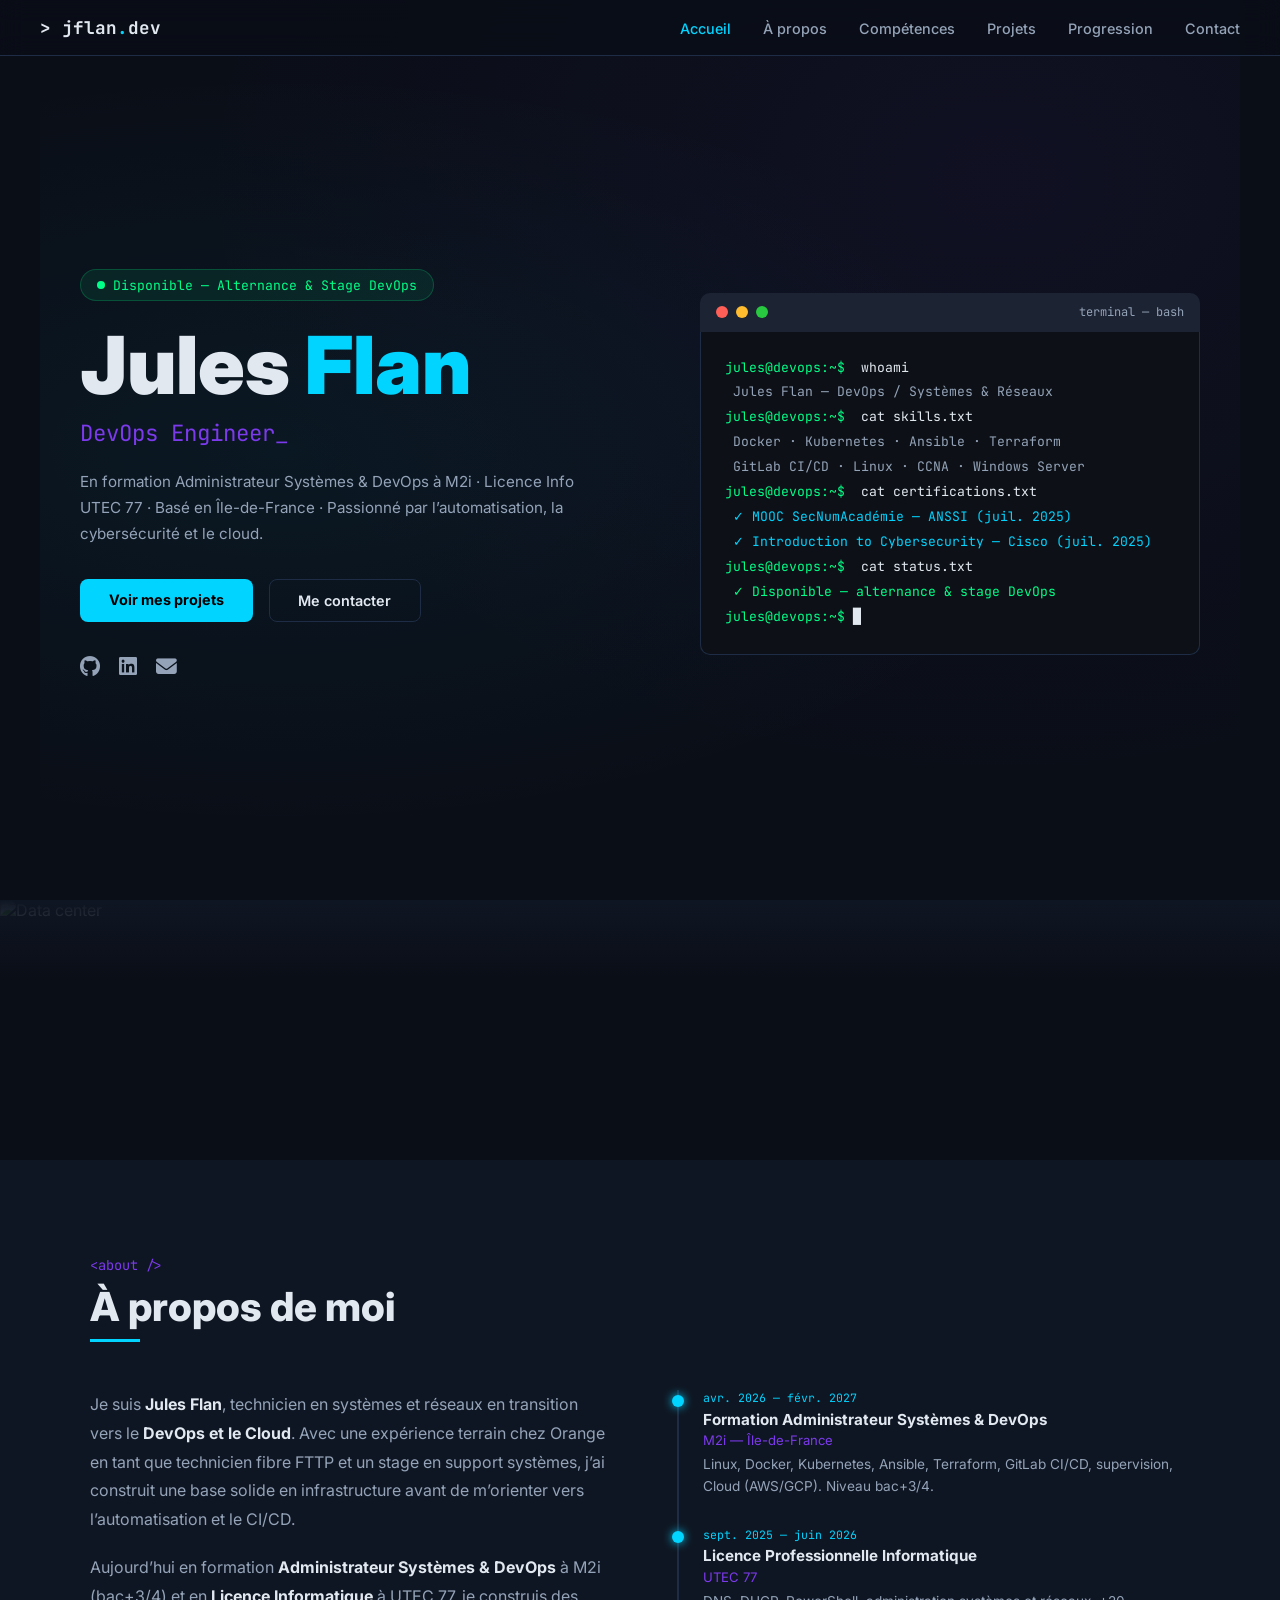
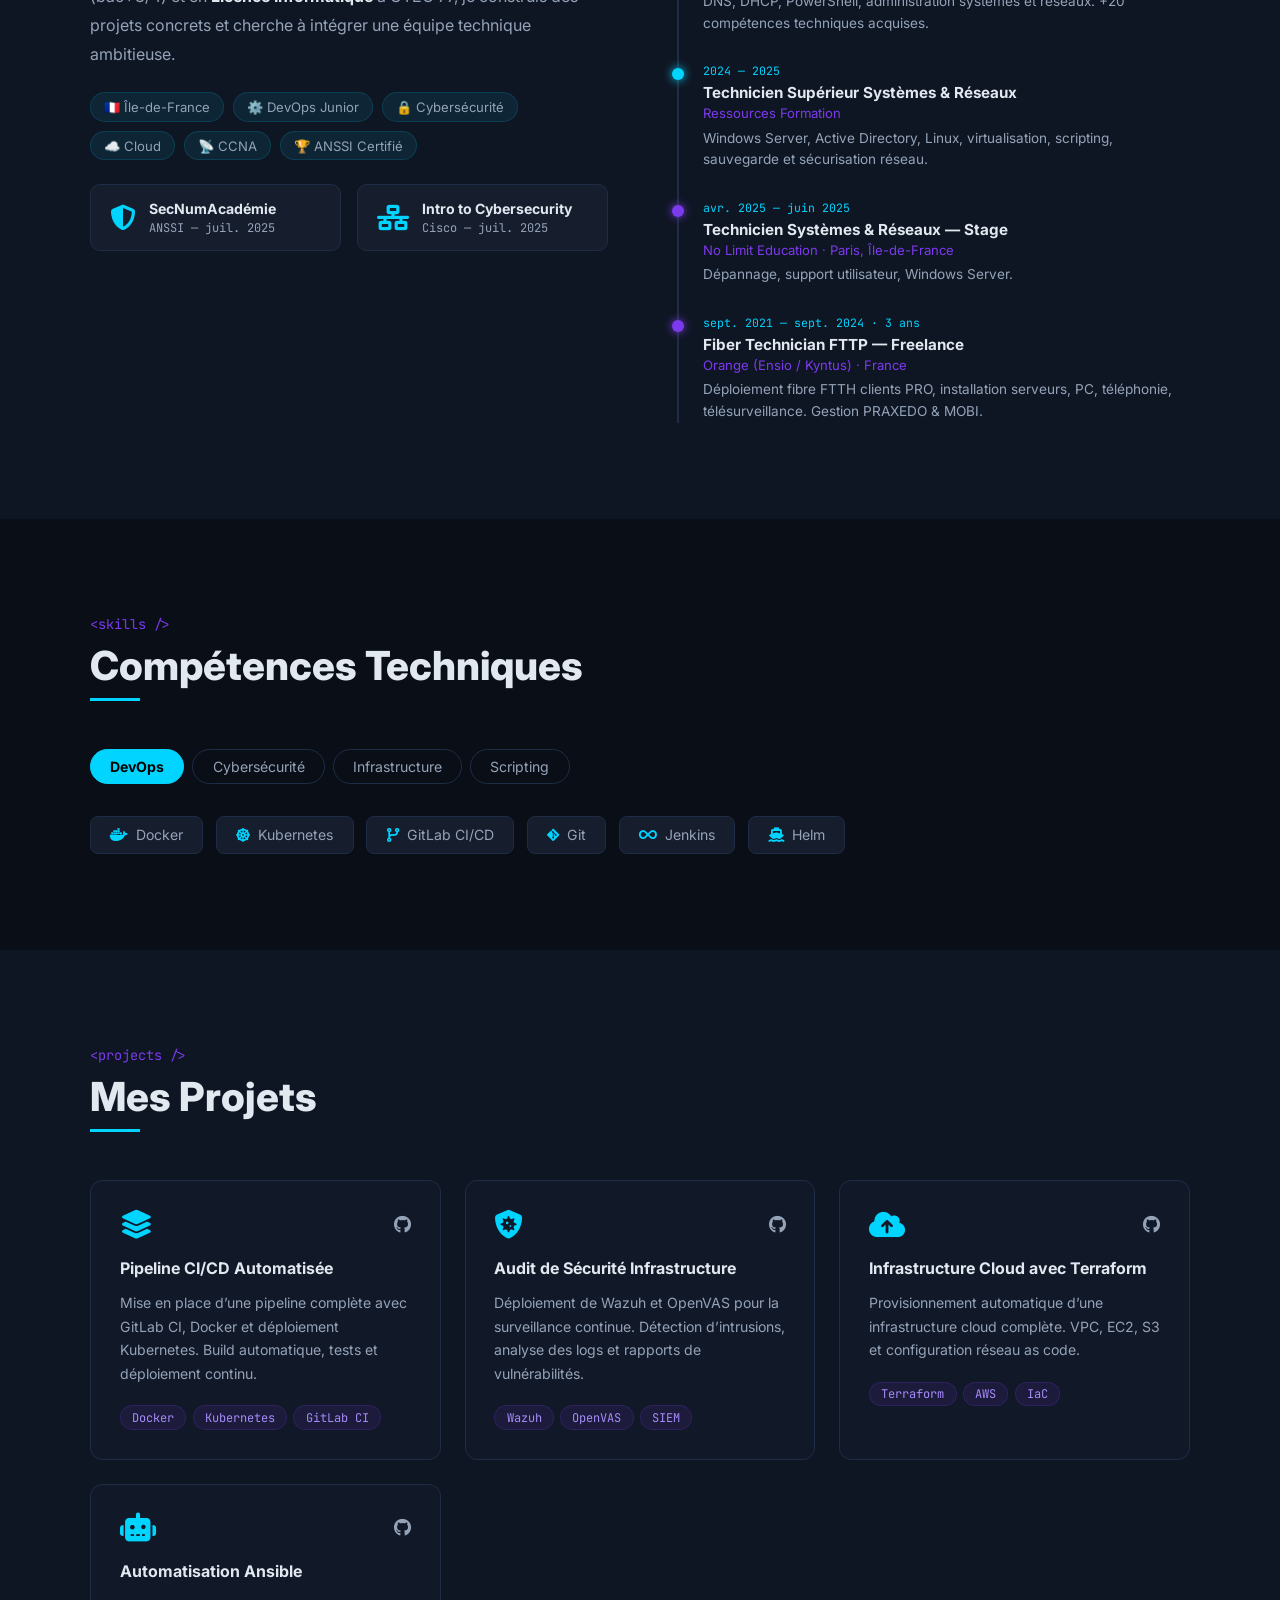
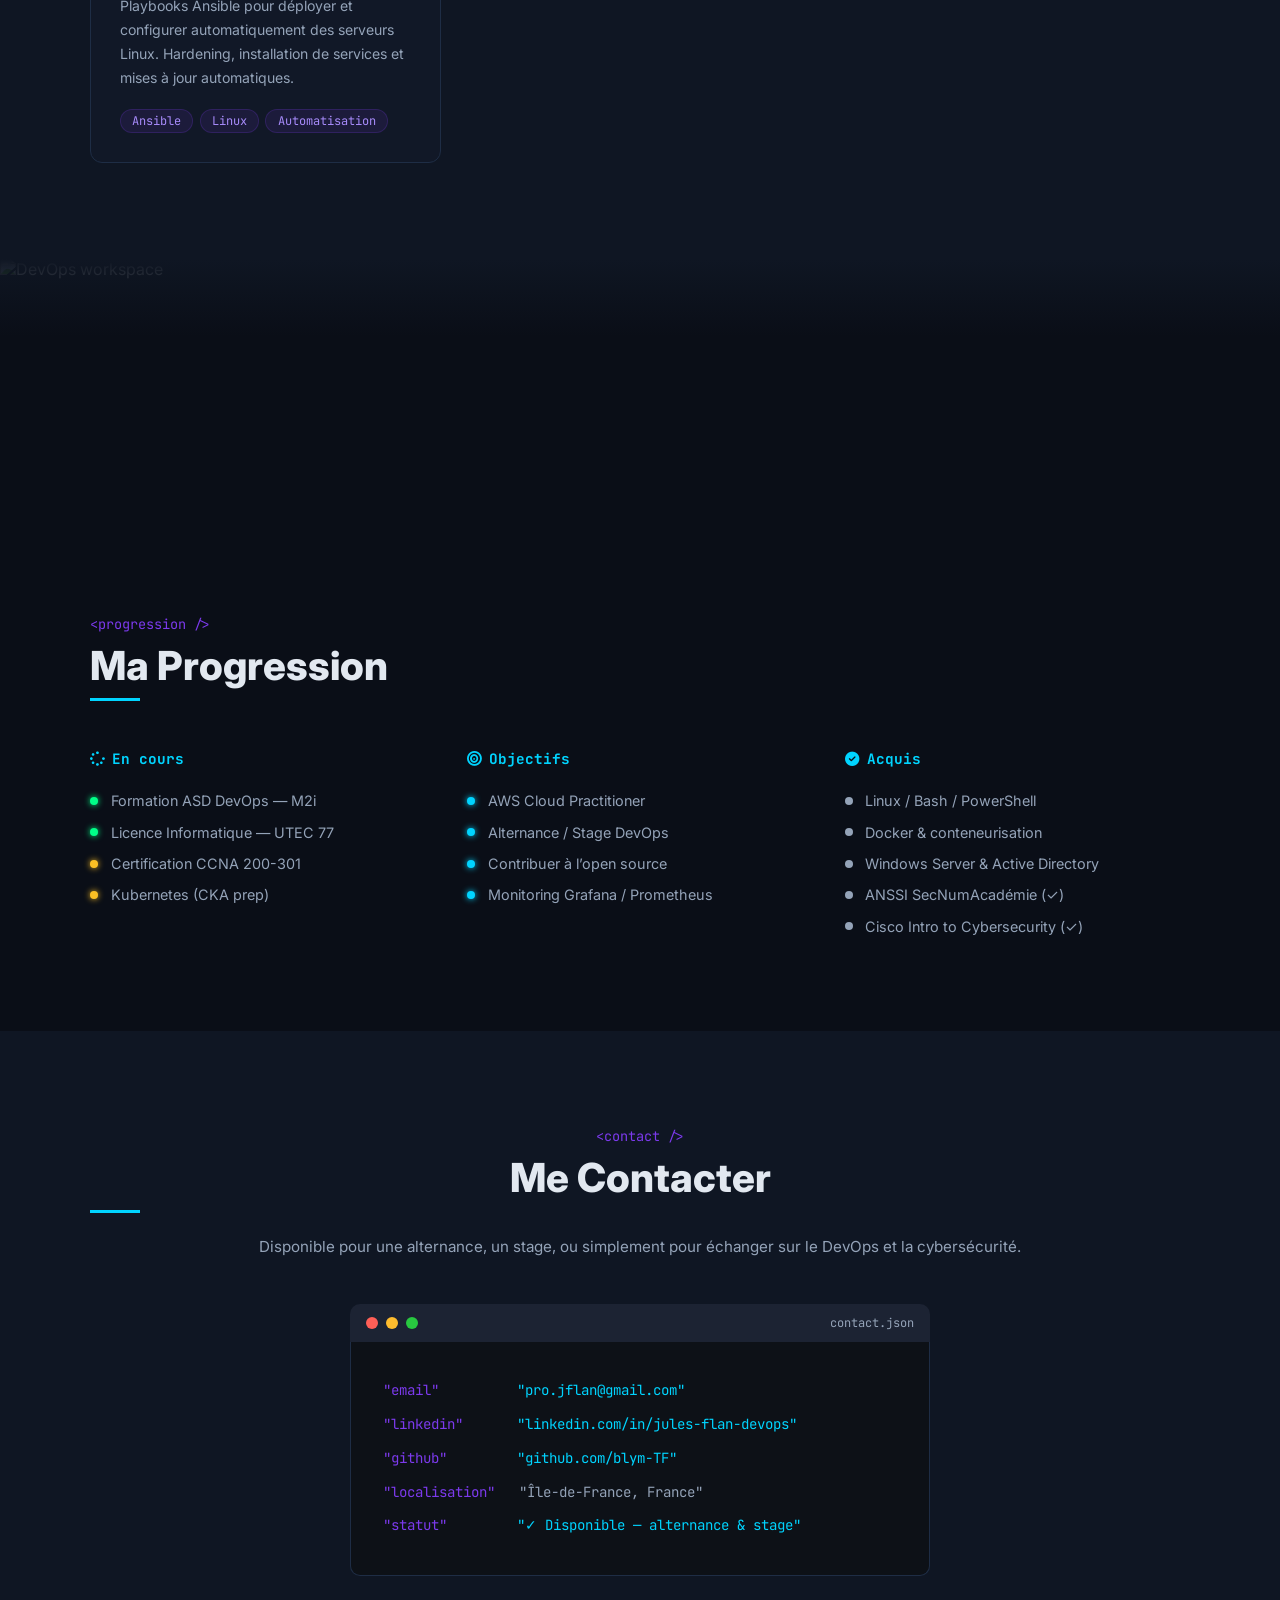
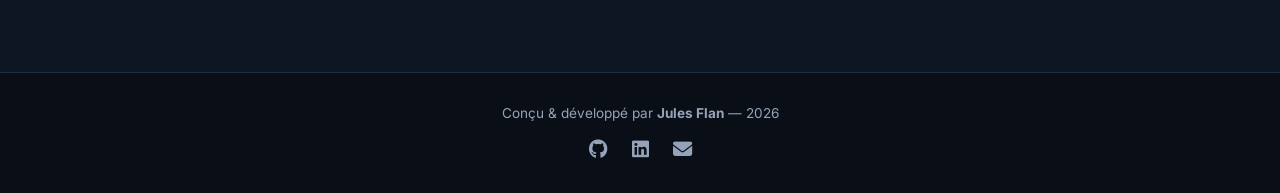
==== commit 59f36692: "Refonte about + parcours réel + images libres de droits + page d'accueil améliorée" ====
--- a/index.html
+++ b/index.html
@@ -36,7 +36,7 @@
     <div class="hero-badge"><span class="dot"></span> Disponible — Alternance & Stage DevOps</div>
     <h1 class="hero-name">Jules <span class="accent">Flan</span></h1>
     <div class="hero-typed"><span id="typed-text"></span><span class="cursor">_</span></div>
-    <p class="hero-desc">En formation DevOps à M2i · Basé en Île-de-France · Passionné par l'automatisation, la cybersécurité et le cloud.</p>
+    <p class="hero-desc">En formation Administrateur Systèmes & DevOps à M2i · Licence Info UTEC 77 · Basé en Île-de-France · Passionné par l’automatisation, la cybersécurité et le cloud.</p>
     <div class="hero-cta">
       <a href="#projects" class="btn-primary">Voir mes projets</a>
       <a href="#contact" class="btn-secondary">Me contacter</a>
@@ -49,19 +49,27 @@
   </div>
   <div class="hero-terminal">
     <div class="terminal-bar"><span class="t-dot red"></span><span class="t-dot yellow"></span><span class="t-dot green"></span><span class="t-title">terminal — bash</span></div>
-    <div class="terminal-body" id="terminal-body">
+    <div class="terminal-body">
       <div class="t-line"><span class="t-prompt">jules@devops:~$</span> <span class="t-cmd">whoami</span></div>
-      <div class="t-line t-out">Jules Flan — DevOps Engineer</div>
+      <div class="t-line t-out">Jules Flan — DevOps / Systèmes & Réseaux</div>
       <div class="t-line"><span class="t-prompt">jules@devops:~$</span> <span class="t-cmd">cat skills.txt</span></div>
       <div class="t-line t-out">Docker · Kubernetes · Ansible · Terraform</div>
-      <div class="t-line t-out">GitLab CI/CD · Linux · CCNA · Cybersécurité</div>
+      <div class="t-line t-out">GitLab CI/CD · Linux · CCNA · Windows Server</div>
+      <div class="t-line"><span class="t-prompt">jules@devops:~$</span> <span class="t-cmd">cat certifications.txt</span></div>
+      <div class="t-line t-out accent-text">✓ MOOC SecNumAcadémie — ANSSI (juil. 2025)</div>
+      <div class="t-line t-out accent-text">✓ Introduction to Cybersecurity — Cisco (juil. 2025)</div>
       <div class="t-line"><span class="t-prompt">jules@devops:~$</span> <span class="t-cmd">cat status.txt</span></div>
-      <div class="t-line t-out accent-text">✓ En formation ASD DevOps — M2i</div>
-      <div class="t-line t-out accent-text">✓ Disponible pour alternance / stage</div>
+      <div class="t-line t-out" style="color:var(--green)">✓ Disponible — alternance & stage DevOps</div>
       <div class="t-line"><span class="t-prompt">jules@devops:~$</span> <span class="t-cursor">█</span></div>
     </div>
   </div>
 </section>
+
+<!-- IMAGE BANNER -->
+<div class="img-banner">
+  <img src="https://images.unsplash.com/photo-1558494949-ef010cbdcc31?w=1400&q=80" alt="Data center" loading="lazy">
+  <div class="img-banner-overlay"></div>
+</div>
 
 <!-- ABOUT -->
 <section id="about">
@@ -70,33 +78,65 @@
     <h2 class="section-title">À propos de moi</h2>
     <div class="about-grid">
       <div class="about-text">
-        <p>Je suis <strong>Jules Flan</strong>, en reconversion vers l'informatique avec une formation DevOps intensive à <strong>M2i</strong>. Après une expérience en logistique chez Leclerc, j'ai choisi de suivre ma vraie passion : l'automatisation des infrastructures, la cybersécurité et le cloud.</p>
-        <p>Je construis des projets concrets, documente ma progression, et cherche à intégrer une équipe technique pour continuer à apprendre et contribuer.</p>
+        <p>Je suis <strong>Jules Flan</strong>, technicien en systèmes et réseaux en transition vers le <strong>DevOps et le Cloud</strong>. Avec une expérience terrain chez Orange en tant que technicien fibre FTTP et un stage en support systèmes, j’ai construit une base solide en infrastructure avant de m’orienter vers l’automatisation et le CI/CD.</p>
+        <p>Aujourd’hui en formation <strong>Administrateur Systèmes & DevOps</strong> à M2i (bac+3/4) et en <strong>Licence Informatique</strong> à UTEC 77, je construis des projets concrets et cherche à intégrer une équipe technique ambitieuse.</p>
         <div class="about-tags">
           <span>🇫🇷 Île-de-France</span>
           <span>⚙️ DevOps Junior</span>
           <span>🔒 Cybersécurité</span>
           <span>☁️ Cloud</span>
           <span>📡 CCNA</span>
+          <span>🏆 ANSSI Certifié</span>
+        </div>
+        <div class="cert-row">
+          <div class="cert-card"><i class="fas fa-shield-alt"></i><div><strong>SecNumAcadémie</strong><span>ANSSI — juil. 2025</span></div></div>
+          <div class="cert-card"><i class="fas fa-network-wired"></i><div><strong>Intro to Cybersecurity</strong><span>Cisco — juil. 2025</span></div></div>
         </div>
       </div>
       <div class="about-timeline">
         <div class="tl-item">
           <div class="tl-dot"></div>
           <div class="tl-content">
-            <div class="tl-date">2025 — Présent</div>
-            <div class="tl-title">Formation ASD DevOps</div>
+            <div class="tl-date">avr. 2026 — févr. 2027</div>
+            <div class="tl-title">Formation Administrateur Systèmes & DevOps</div>
             <div class="tl-sub">M2i — Île-de-France</div>
-            <div class="tl-desc">Linux, Docker, Kubernetes, Ansible, Terraform, GitLab CI/CD, cybersécurité, CCNA.</div>
+            <div class="tl-desc">Linux, Docker, Kubernetes, Ansible, Terraform, GitLab CI/CD, supervision, Cloud (AWS/GCP). Niveau bac+3/4.</div>
           </div>
         </div>
         <div class="tl-item">
           <div class="tl-dot"></div>
           <div class="tl-content">
+            <div class="tl-date">sept. 2025 — juin 2026</div>
+            <div class="tl-title">Licence Professionnelle Informatique</div>
+            <div class="tl-sub">UTEC 77</div>
+            <div class="tl-desc">DNS, DHCP, PowerShell, administration systèmes et réseaux. +20 compétences techniques acquises.</div>
+          </div>
+        </div>
+        <div class="tl-item">
+          <div class="tl-dot"></div>
+          <div class="tl-content">
             <div class="tl-date">2024 — 2025</div>
-            <div class="tl-title">Préparateur de commandes</div>
-            <div class="tl-sub">Leclerc — Aulnay-sous-Bois</div>
-            <div class="tl-desc">Organisation, rigueur, travail en équipe et gestion de la performance.</div>
+            <div class="tl-title">Technicien Supérieur Systèmes & Réseaux</div>
+            <div class="tl-sub">Ressources Formation</div>
+            <div class="tl-desc">Windows Server, Active Directory, Linux, virtualisation, scripting, sauvegarde et sécurisation réseau.</div>
+          </div>
+        </div>
+        <div class="tl-item">
+          <div class="tl-dot accent2"></div>
+          <div class="tl-content">
+            <div class="tl-date">avr. 2025 — juin 2025</div>
+            <div class="tl-title">Technicien Systèmes & Réseaux — Stage</div>
+            <div class="tl-sub">No Limit Education · Paris, Île-de-France</div>
+            <div class="tl-desc">Dépannage, support utilisateur, Windows Server.</div>
+          </div>
+        </div>
+        <div class="tl-item">
+          <div class="tl-dot accent2"></div>
+          <div class="tl-content">
+            <div class="tl-date">sept. 2021 — sept. 2024 · 3 ans</div>
+            <div class="tl-title">Fiber Technician FTTP — Freelance</div>
+            <div class="tl-sub">Orange (Ensio / Kyntus) · France</div>
+            <div class="tl-desc">Déploiement fibre FTTH clients PRO, installation serveurs, PC, téléphonie, télésurveillance. Gestion PRAXEDO & MOBI.</div>
           </div>
         </div>
       </div>
@@ -140,8 +180,10 @@
         <div class="skill-pill"><i class="fas fa-project-diagram"></i> Terraform</div>
         <div class="skill-pill"><i class="fas fa-cogs"></i> Ansible</div>
         <div class="skill-pill"><i class="fab fa-linux"></i> Linux / Ubuntu</div>
+        <div class="skill-pill"><i class="fab fa-windows"></i> Windows Server / AD</div>
         <div class="skill-pill"><i class="fab fa-aws"></i> AWS</div>
-        <div class="skill-pill"><i class="fab fa-microsoft"></i> Azure</div>
+        <div class="skill-pill"><i class="fas fa-server"></i> Virtualisation (VMware)</div>
+        <div class="skill-pill"><i class="fas fa-wifi"></i> DNS / DHCP</div>
         <div class="skill-pill"><i class="fas fa-database"></i> SQL</div>
       </div>
     </div>
@@ -165,52 +207,38 @@
     <h2 class="section-title">Mes Projets</h2>
     <div class="projects-grid">
       <div class="project-card">
-        <div class="project-header">
-          <i class="fas fa-layer-group"></i>
-          <div class="project-links">
-            <a href="https://github.com/blym-TF" target="_blank"><i class="fab fa-github"></i></a>
-          </div>
-        </div>
+        <div class="project-header"><i class="fas fa-layer-group"></i><div class="project-links"><a href="https://github.com/blym-TF" target="_blank"><i class="fab fa-github"></i></a></div></div>
         <h3>Pipeline CI/CD Automatisée</h3>
-        <p>Mise en place d'une pipeline complète avec GitLab CI, Docker et déploiement Kubernetes. Build automatique, tests et déploiement continu.</p>
+        <p>Mise en place d’une pipeline complète avec GitLab CI, Docker et déploiement Kubernetes. Build automatique, tests et déploiement continu.</p>
         <div class="project-tags"><span>Docker</span><span>Kubernetes</span><span>GitLab CI</span></div>
       </div>
       <div class="project-card">
-        <div class="project-header">
-          <i class="fas fa-shield-virus"></i>
-          <div class="project-links">
-            <a href="https://github.com/blym-TF" target="_blank"><i class="fab fa-github"></i></a>
-          </div>
-        </div>
+        <div class="project-header"><i class="fas fa-shield-virus"></i><div class="project-links"><a href="https://github.com/blym-TF" target="_blank"><i class="fab fa-github"></i></a></div></div>
         <h3>Audit de Sécurité Infrastructure</h3>
-        <p>Déploiement de Wazuh et OpenVAS pour la surveillance continue. Détection d'intrusions, analyse des logs et rapports de vulnérabilités.</p>
+        <p>Déploiement de Wazuh et OpenVAS pour la surveillance continue. Détection d’intrusions, analyse des logs et rapports de vulnérabilités.</p>
         <div class="project-tags"><span>Wazuh</span><span>OpenVAS</span><span>SIEM</span></div>
       </div>
       <div class="project-card">
-        <div class="project-header">
-          <i class="fas fa-cloud-upload-alt"></i>
-          <div class="project-links">
-            <a href="https://github.com/blym-TF" target="_blank"><i class="fab fa-github"></i></a>
-          </div>
-        </div>
+        <div class="project-header"><i class="fas fa-cloud-upload-alt"></i><div class="project-links"><a href="https://github.com/blym-TF" target="_blank"><i class="fab fa-github"></i></a></div></div>
         <h3>Infrastructure Cloud avec Terraform</h3>
-        <p>Provisionnement automatique d'une infrastructure cloud complète avec Terraform. VPC, EC2, S3 et configuration réseau as code.</p>
+        <p>Provisionnement automatique d’une infrastructure cloud complète. VPC, EC2, S3 et configuration réseau as code.</p>
         <div class="project-tags"><span>Terraform</span><span>AWS</span><span>IaC</span></div>
       </div>
       <div class="project-card">
-        <div class="project-header">
-          <i class="fas fa-robot"></i>
-          <div class="project-links">
-            <a href="https://github.com/blym-TF" target="_blank"><i class="fab fa-github"></i></a>
-          </div>
-        </div>
+        <div class="project-header"><i class="fas fa-robot"></i><div class="project-links"><a href="https://github.com/blym-TF" target="_blank"><i class="fab fa-github"></i></a></div></div>
         <h3>Automatisation Ansible</h3>
-        <p>Playbooks Ansible pour déployer et configurer automatiquement des serveurs Linux. Installation de stacks applicatives, hardening et mises à jour.</p>
+        <p>Playbooks Ansible pour déployer et configurer automatiquement des serveurs Linux. Hardening, installation de services et mises à jour automatiques.</p>
         <div class="project-tags"><span>Ansible</span><span>Linux</span><span>Automatisation</span></div>
       </div>
     </div>
   </div>
 </section>
+
+<!-- IMAGE BANNER 2 -->
+<div class="img-banner">
+  <img src="https://images.unsplash.com/photo-1573164713714-d95e436ab8d6?w=1400&q=80" alt="DevOps workspace" loading="lazy">
+  <div class="img-banner-overlay"></div>
+</div>
 
 <!-- PROGRESSION -->
 <section id="progression">
@@ -222,9 +250,9 @@
         <h3><i class="fas fa-spinner fa-spin"></i> En cours</h3>
         <ul class="prog-list">
           <li><span class="prog-dot green"></span> Formation ASD DevOps — M2i</li>
-          <li><span class="prog-dot green"></span> Certification CCNA 200-301</li>
+          <li><span class="prog-dot green"></span> Licence Informatique — UTEC 77</li>
+          <li><span class="prog-dot yellow"></span> Certification CCNA 200-301</li>
           <li><span class="prog-dot yellow"></span> Kubernetes (CKA prep)</li>
-          <li><span class="prog-dot yellow"></span> Terraform avancé</li>
         </ul>
       </div>
       <div class="prog-col">
@@ -232,17 +260,18 @@
         <ul class="prog-list">
           <li><span class="prog-dot blue"></span> AWS Cloud Practitioner</li>
           <li><span class="prog-dot blue"></span> Alternance / Stage DevOps</li>
-          <li><span class="prog-dot blue"></span> Contribuer à l'open source</li>
-          <li><span class="prog-dot blue"></span> Maîtriser le monitoring (Grafana)</li>
+          <li><span class="prog-dot blue"></span> Contribuer à l’open source</li>
+          <li><span class="prog-dot blue"></span> Monitoring Grafana / Prometheus</li>
         </ul>
       </div>
       <div class="prog-col">
         <h3><i class="fas fa-check-circle"></i> Acquis</h3>
         <ul class="prog-list">
-          <li><span class="prog-dot grey"></span> Linux / Bash scripting</li>
+          <li><span class="prog-dot grey"></span> Linux / Bash / PowerShell</li>
           <li><span class="prog-dot grey"></span> Docker & conteneurisation</li>
-          <li><span class="prog-dot grey"></span> Git & GitLab</li>
-          <li><span class="prog-dot grey"></span> SQL & bases de données</li>
+          <li><span class="prog-dot grey"></span> Windows Server & Active Directory</li>
+          <li><span class="prog-dot grey"></span> ANSSI SecNumAcadémie (✓)</li>
+          <li><span class="prog-dot grey"></span> Cisco Intro to Cybersecurity (✓)</li>
         </ul>
       </div>
     </div>
@@ -258,11 +287,11 @@
     <div class="contact-terminal">
       <div class="terminal-bar"><span class="t-dot red"></span><span class="t-dot yellow"></span><span class="t-dot green"></span><span class="t-title">contact.json</span></div>
       <div class="contact-body">
-        <div class="c-line"><span class="c-key">email</span> <a href="mailto:pro.jflan@gmail.com">pro.jflan@gmail.com</a></div>
-        <div class="c-line"><span class="c-key">linkedin</span> <a href="https://www.linkedin.com/in/jules-flan-devops/" target="_blank">linkedin.com/in/jules-flan-devops</a></div>
-        <div class="c-line"><span class="c-key">github</span> <a href="https://github.com/blym-TF" target="_blank">github.com/blym-TF</a></div>
-        <div class="c-line"><span class="c-key">localisation</span> <span class="c-val">Île-de-France, France</span></div>
-        <div class="c-line"><span class="c-key">statut</span> <span class="c-val accent-text">✓ Disponible — alternance & stage</span></div>
+        <div class="c-line"><span class="c-key">"email"</span> <a href="mailto:pro.jflan@gmail.com">"pro.jflan@gmail.com"</a></div>
+        <div class="c-line"><span class="c-key">"linkedin"</span> <a href="https://www.linkedin.com/in/jules-flan-devops/" target="_blank">"linkedin.com/in/jules-flan-devops"</a></div>
+        <div class="c-line"><span class="c-key">"github"</span> <a href="https://github.com/blym-TF" target="_blank">"github.com/blym-TF"</a></div>
+        <div class="c-line"><span class="c-key">"localisation"</span> <span class="c-val">"Île-de-France, France"</span></div>
+        <div class="c-line"><span class="c-key">"statut"</span> <span class="c-val accent-text">"✓ Disponible — alternance & stage"</span></div>
       </div>
     </div>
   </div>
--- a/assets/css/style.css
+++ b/assets/css/style.css
@@ -1,4 +1,3 @@
-/* === VARIABLES === */
 :root {
   --bg: #0a0e17;
   --bg2: #0f1623;
@@ -14,45 +13,41 @@
   --font-mono: 'JetBrains Mono', monospace;
   --font-sans: 'Inter', sans-serif;
 }
-
-/* === RESET === */
 *, *::before, *::after { margin: 0; padding: 0; box-sizing: border-box; }
 html { scroll-behavior: smooth; }
 body { font-family: var(--font-sans); background: var(--bg); color: var(--text); overflow-x: hidden; }
 a { text-decoration: none; color: inherit; }
 ul { list-style: none; }
 
-/* === LOADER === */
-#loader { position: fixed; inset: 0; background: var(--bg); z-index: 9999; display: flex; align-items: center; justify-content: center; transition: opacity 0.5s; }
+/* LOADER */
+#loader { position: fixed; inset: 0; background: var(--bg); z-index: 9999; display: flex; align-items: center; justify-content: center; transition: opacity 0.6s; }
 #loader.hidden { opacity: 0; pointer-events: none; }
 .loader-text { font-family: var(--font-mono); color: var(--green); font-size: 1.1rem; }
-
-/* === CURSOR === */
 .cursor { animation: blink 1s infinite; }
 @keyframes blink { 0%,100%{opacity:1} 50%{opacity:0} }
 
-/* === NAV === */
-#navbar { position: fixed; top: 0; left: 0; right: 0; z-index: 1000; padding: 1rem 2.5rem; display: flex; align-items: center; justify-content: space-between; background: rgba(10,14,23,0.85); backdrop-filter: blur(12px); border-bottom: 1px solid var(--border); transition: all 0.3s; }
-.nav-logo { font-family: var(--font-mono); font-weight: 700; font-size: 1.1rem; color: var(--text); }
+/* NAV */
+#navbar { position: fixed; top: 0; left: 0; right: 0; z-index: 1000; padding: 1rem 2.5rem; display: flex; align-items: center; justify-content: space-between; background: rgba(10,14,23,0.85); backdrop-filter: blur(12px); border-bottom: 1px solid var(--border); }
+.nav-logo { font-family: var(--font-mono); font-weight: 700; font-size: 1.1rem; }
 .nav-logo .accent { color: var(--accent); }
 .nav-links { display: flex; gap: 2rem; }
 .nav-links a { font-size: 0.9rem; color: var(--text2); font-weight: 500; transition: color 0.2s; position: relative; }
-.nav-links a::after { content: ''; position: absolute; bottom: -4px; left: 0; width: 0; height: 2px; background: var(--accent); transition: width 0.3s; }
-.nav-links a:hover { color: var(--accent); }
+.nav-links a::after { content:''; position: absolute; bottom: -4px; left: 0; width: 0; height: 2px; background: var(--accent); transition: width 0.3s; }
+.nav-links a:hover, .nav-links a.active { color: var(--accent); }
 .nav-links a:hover::after { width: 100%; }
 .hamburger { display: none; flex-direction: column; gap: 5px; cursor: pointer; }
 .hamburger span { display: block; width: 24px; height: 2px; background: var(--text); transition: all 0.3s; }
 
-/* === HERO === */
-#hero { min-height: 100vh; display: flex; align-items: center; padding: 6rem 2.5rem 3rem; gap: 3rem; max-width: 1200px; margin: auto; flex-wrap: wrap; position: relative; }
+/* HERO */
+#hero { min-height: 100vh; display: flex; align-items: center; padding: 7rem 2.5rem 4rem; gap: 3rem; max-width: 1200px; margin: auto; flex-wrap: wrap; }
 .hero-bg { position: fixed; inset: 0; background: radial-gradient(ellipse at 20% 50%, rgba(0,212,255,0.05) 0%, transparent 60%), radial-gradient(ellipse at 80% 20%, rgba(124,58,237,0.05) 0%, transparent 60%); pointer-events: none; z-index: 0; }
 .hero-content { flex: 1; min-width: 300px; z-index: 1; }
 .hero-badge { display: inline-flex; align-items: center; gap: 0.5rem; background: rgba(0,255,136,0.08); border: 1px solid rgba(0,255,136,0.2); color: var(--green); padding: 0.4rem 1rem; border-radius: 100px; font-size: 0.82rem; font-family: var(--font-mono); margin-bottom: 1.5rem; }
 .dot { width: 8px; height: 8px; background: var(--green); border-radius: 50%; animation: pulse 2s infinite; }
 @keyframes pulse { 0%,100%{opacity:1;transform:scale(1)} 50%{opacity:0.5;transform:scale(1.3)} }
-.hero-name { font-size: clamp(2.8rem, 7vw, 5rem); font-weight: 900; line-height: 1; margin-bottom: 0.8rem; }
+.hero-name { font-size: clamp(2.8rem,7vw,5rem); font-weight: 900; line-height: 1; margin-bottom: 0.8rem; }
 .hero-name .accent { color: var(--accent); }
-.hero-typed { font-family: var(--font-mono); font-size: clamp(1rem, 2.5vw, 1.4rem); color: var(--accent2); margin-bottom: 1.2rem; min-height: 2rem; }
+.hero-typed { font-family: var(--font-mono); font-size: clamp(1rem,2.5vw,1.4rem); color: var(--accent2); margin-bottom: 1.2rem; min-height: 2rem; }
 .hero-desc { color: var(--text2); line-height: 1.7; max-width: 500px; margin-bottom: 2rem; font-size: 0.95rem; }
 .hero-cta { display: flex; gap: 1rem; flex-wrap: wrap; margin-bottom: 2rem; }
 .btn-primary { background: var(--accent); color: #000; font-weight: 700; padding: 0.75rem 1.8rem; border-radius: 8px; font-size: 0.9rem; transition: all 0.2s; }
@@ -63,60 +58,72 @@
 .hero-social a { color: var(--text2); transition: color 0.2s, transform 0.2s; }
 .hero-social a:hover { color: var(--accent); transform: translateY(-3px); }
 
-/* === TERMINAL === */
+/* TERMINAL */
 .hero-terminal { flex: 1; min-width: 300px; max-width: 500px; z-index: 1; }
 .terminal-bar { background: #1c2333; padding: 0.7rem 1rem; border-radius: 10px 10px 0 0; display: flex; align-items: center; gap: 0.5rem; }
 .t-dot { width: 12px; height: 12px; border-radius: 50%; }
-.t-dot.red { background: #ff5f57; }
-.t-dot.yellow { background: #febc2e; }
-.t-dot.green { background: #28c840; }
+.t-dot.red { background: #ff5f57; } .t-dot.yellow { background: #febc2e; } .t-dot.green { background: #28c840; }
 .t-title { font-family: var(--font-mono); font-size: 0.75rem; color: var(--text2); margin-left: auto; }
-.terminal-body { background: #0d1117; padding: 1.5rem; border-radius: 0 0 10px 10px; border: 1px solid var(--border); border-top: none; min-height: 200px; }
-.t-line { font-family: var(--font-mono); font-size: 0.85rem; line-height: 2; }
-.t-prompt { color: var(--green); }
-.t-cmd { color: var(--text); margin-left: 0.5rem; }
+.terminal-body { background: #0d1117; padding: 1.5rem; border-radius: 0 0 10px 10px; border: 1px solid var(--border); border-top: none; }
+.t-line { font-family: var(--font-mono); font-size: 0.82rem; line-height: 1.9; }
+.t-prompt { color: var(--green); } .t-cmd { color: var(--text); margin-left: 0.5rem; }
 .t-out { color: var(--text2); padding-left: 0.5rem; }
 .t-cursor { color: var(--text); animation: blink 1s infinite; }
 .accent-text { color: var(--accent) !important; }
 
-/* === SECTIONS === */
+/* IMAGE BANNER */
+.img-banner { width: 100%; height: 260px; position: relative; overflow: hidden; }
+.img-banner img { width: 100%; height: 100%; object-fit: cover; object-position: center; filter: brightness(0.5); }
+.img-banner-overlay { position: absolute; inset: 0; background: linear-gradient(to bottom, var(--bg2) 0%, transparent 30%, transparent 70%, var(--bg) 100%); }
+
+/* SECTIONS */
 section { padding: 6rem 2.5rem; }
 .section-inner { max-width: 1100px; margin: auto; }
 .section-tag { font-family: var(--font-mono); color: var(--accent2); font-size: 0.85rem; margin-bottom: 0.5rem; }
-.section-title { font-size: clamp(1.8rem, 4vw, 2.5rem); font-weight: 800; margin-bottom: 3rem; }
-.section-title::after { content: ''; display: block; width: 50px; height: 3px; background: var(--accent); margin-top: 0.5rem; }
+.section-title { font-size: clamp(1.8rem,4vw,2.5rem); font-weight: 800; margin-bottom: 3rem; }
+.section-title::after { content:''; display: block; width: 50px; height: 3px; background: var(--accent); margin-top: 0.5rem; }
 
-/* === ABOUT === */
+/* ABOUT */
 #about { background: var(--bg2); }
 .about-grid { display: grid; grid-template-columns: 1fr 1fr; gap: 4rem; }
 .about-text p { color: var(--text2); line-height: 1.8; margin-bottom: 1.2rem; }
 .about-text strong { color: var(--text); }
-.about-tags { display: flex; flex-wrap: wrap; gap: 0.6rem; margin-top: 1.5rem; }
+.about-tags { display: flex; flex-wrap: wrap; gap: 0.6rem; margin-top: 1.5rem; margin-bottom: 1.5rem; }
 .about-tags span { background: rgba(0,212,255,0.08); border: 1px solid rgba(0,212,255,0.15); color: var(--text2); padding: 0.35rem 0.8rem; border-radius: 100px; font-size: 0.82rem; }
-.about-timeline { display: flex; flex-direction: column; gap: 2rem; }
-.tl-item { display: flex; gap: 1.2rem; align-items: flex-start; }
-.tl-dot { width: 12px; height: 12px; background: var(--accent); border-radius: 50%; margin-top: 0.3rem; flex-shrink: 0; box-shadow: 0 0 10px var(--accent); }
-.tl-date { font-family: var(--font-mono); font-size: 0.75rem; color: var(--accent); margin-bottom: 0.3rem; }
-.tl-title { font-weight: 700; margin-bottom: 0.2rem; }
-.tl-sub { color: var(--accent2); font-size: 0.85rem; margin-bottom: 0.4rem; }
-.tl-desc { color: var(--text2); font-size: 0.88rem; line-height: 1.6; }
+.cert-row { display: flex; gap: 1rem; flex-wrap: wrap; margin-top: 0.5rem; }
+.cert-card { display: flex; align-items: center; gap: 0.8rem; background: var(--bg3); border: 1px solid var(--border); border-radius: 10px; padding: 0.9rem 1.2rem; flex: 1; min-width: 200px; }
+.cert-card i { font-size: 1.6rem; color: var(--accent); flex-shrink: 0; }
+.cert-card div { display: flex; flex-direction: column; }
+.cert-card strong { font-size: 0.88rem; color: var(--text); }
+.cert-card span { font-size: 0.75rem; color: var(--text2); margin-top: 0.2rem; font-family: var(--font-mono); }
 
-/* === SKILLS === */
+/* TIMELINE */
+.about-timeline { display: flex; flex-direction: column; gap: 1.8rem; position: relative; }
+.about-timeline::before { content:''; position: absolute; left: 5px; top: 0; bottom: 0; width: 2px; background: var(--border); }
+.tl-item { display: flex; gap: 1.2rem; align-items: flex-start; position: relative; }
+.tl-dot { width: 12px; height: 12px; background: var(--accent); border-radius: 50%; margin-top: 0.3rem; flex-shrink: 0; box-shadow: 0 0 10px var(--accent); z-index: 1; }
+.tl-dot.accent2 { background: var(--accent2); box-shadow: 0 0 8px var(--accent2); }
+.tl-date { font-family: var(--font-mono); font-size: 0.72rem; color: var(--accent); margin-bottom: 0.3rem; }
+.tl-title { font-weight: 700; margin-bottom: 0.2rem; font-size: 0.95rem; }
+.tl-sub { color: var(--accent2); font-size: 0.82rem; margin-bottom: 0.4rem; }
+.tl-desc { color: var(--text2); font-size: 0.85rem; line-height: 1.6; }
+
+/* SKILLS */
 .skills-tabs { display: flex; gap: 0.5rem; margin-bottom: 2rem; flex-wrap: wrap; }
 .tab-btn { background: transparent; border: 1px solid var(--border); color: var(--text2); padding: 0.5rem 1.2rem; border-radius: 100px; cursor: pointer; font-size: 0.88rem; font-family: var(--font-sans); transition: all 0.2s; }
 .tab-btn.active, .tab-btn:hover { background: var(--accent); border-color: var(--accent); color: #000; font-weight: 700; }
 .tab-content { display: none; }
 .tab-content.active { display: block; }
 .skills-grid { display: flex; flex-wrap: wrap; gap: 0.8rem; }
-.skill-pill { background: var(--bg3); border: 1px solid var(--border); color: var(--text2); padding: 0.6rem 1.2rem; border-radius: 8px; font-size: 0.88rem; display: flex; align-items: center; gap: 0.5rem; transition: all 0.2s; cursor: default; }
+.skill-pill { background: var(--bg3); border: 1px solid var(--border); color: var(--text2); padding: 0.6rem 1.2rem; border-radius: 8px; font-size: 0.88rem; display: flex; align-items: center; gap: 0.5rem; transition: all 0.2s; }
 .skill-pill:hover { border-color: var(--accent); color: var(--accent); transform: translateY(-2px); }
 .skill-pill i { color: var(--accent); }
 
-/* === PROJECTS === */
+/* PROJECTS */
 #projects { background: var(--bg2); }
-.projects-grid { display: grid; grid-template-columns: repeat(auto-fit, minmax(280px, 1fr)); gap: 1.5rem; }
+.projects-grid { display: grid; grid-template-columns: repeat(auto-fit, minmax(280px,1fr)); gap: 1.5rem; }
 .project-card { background: var(--card); border: 1px solid var(--border); border-radius: 12px; padding: 1.8rem; transition: all 0.3s; position: relative; overflow: hidden; }
-.project-card::before { content: ''; position: absolute; inset: 0; background: linear-gradient(135deg, rgba(0,212,255,0.03), transparent); opacity: 0; transition: opacity 0.3s; }
+.project-card::before { content:''; position: absolute; inset: 0; background: linear-gradient(135deg,rgba(0,212,255,0.03),transparent); opacity: 0; transition: opacity 0.3s; }
 .project-card:hover { border-color: var(--accent); transform: translateY(-5px); box-shadow: 0 20px 40px rgba(0,0,0,0.3); }
 .project-card:hover::before { opacity: 1; }
 .project-header { display: flex; justify-content: space-between; align-items: center; margin-bottom: 1.2rem; }
@@ -128,8 +135,8 @@
 .project-tags { display: flex; flex-wrap: wrap; gap: 0.4rem; }
 .project-tags span { background: rgba(124,58,237,0.1); border: 1px solid rgba(124,58,237,0.2); color: #a78bfa; padding: 0.2rem 0.7rem; border-radius: 100px; font-size: 0.75rem; font-family: var(--font-mono); }
 
-/* === PROGRESSION === */
-.prog-grid { display: grid; grid-template-columns: repeat(auto-fit, minmax(250px, 1fr)); gap: 2rem; }
+/* PROGRESSION */
+.prog-grid { display: grid; grid-template-columns: repeat(auto-fit,minmax(250px,1fr)); gap: 2rem; }
 .prog-col h3 { font-family: var(--font-mono); font-size: 0.9rem; color: var(--accent); margin-bottom: 1.5rem; display: flex; align-items: center; gap: 0.5rem; }
 .prog-list { display: flex; flex-direction: column; gap: 0.9rem; }
 .prog-list li { display: flex; align-items: center; gap: 0.8rem; color: var(--text2); font-size: 0.9rem; }
@@ -139,28 +146,28 @@
 .prog-dot.blue { background: var(--accent); box-shadow: 0 0 6px var(--accent); }
 .prog-dot.grey { background: var(--text2); }
 
-/* === CONTACT === */
+/* CONTACT */
 #contact { background: var(--bg2); text-align: center; }
 .contact-sub { color: var(--text2); margin: -1.5rem 0 3rem; font-size: 0.95rem; }
-.contact-terminal { max-width: 550px; margin: auto; text-align: left; }
+.contact-terminal { max-width: 580px; margin: auto; text-align: left; }
 .contact-body { background: #0d1117; padding: 2rem; border: 1px solid var(--border); border-top: none; border-radius: 0 0 10px 10px; }
-.c-line { font-family: var(--font-mono); font-size: 0.9rem; line-height: 2.2; display: flex; gap: 1rem; flex-wrap: wrap; }
-.c-key { color: var(--accent2); min-width: 100px; }
+.c-line { font-family: var(--font-mono); font-size: 0.88rem; line-height: 2.4; display: flex; gap: 1.5rem; flex-wrap: wrap; }
+.c-key { color: var(--accent2); min-width: 110px; }
 .c-line a { color: var(--accent); transition: opacity 0.2s; }
 .c-line a:hover { opacity: 0.7; }
 .c-val { color: var(--text2); }
 
-/* === FOOTER === */
+/* FOOTER */
 footer { text-align: center; padding: 2rem; background: var(--bg); border-top: 1px solid var(--border); color: var(--text2); font-size: 0.85rem; }
 .footer-social { display: flex; justify-content: center; gap: 1.5rem; margin-top: 1rem; font-size: 1.2rem; }
 .footer-social a { color: var(--text2); transition: color 0.2s; }
 .footer-social a:hover { color: var(--accent); }
 
-/* === SCROLL ANIMATIONS === */
+/* SCROLL ANIMATIONS */
 .fade-up { opacity: 0; transform: translateY(30px); transition: opacity 0.6s, transform 0.6s; }
 .fade-up.visible { opacity: 1; transform: translateY(0); }
 
-/* === RESPONSIVE === */
+/* RESPONSIVE */
 @media (max-width: 900px) {
   .about-grid { grid-template-columns: 1fr; }
   #hero { flex-direction: column; padding-top: 8rem; }
@@ -171,4 +178,5 @@
   .nav-links.open { display: flex; }
   .hamburger { display: flex; }
   section { padding: 4rem 1.5rem; }
+  .cert-row { flex-direction: column; }
 }
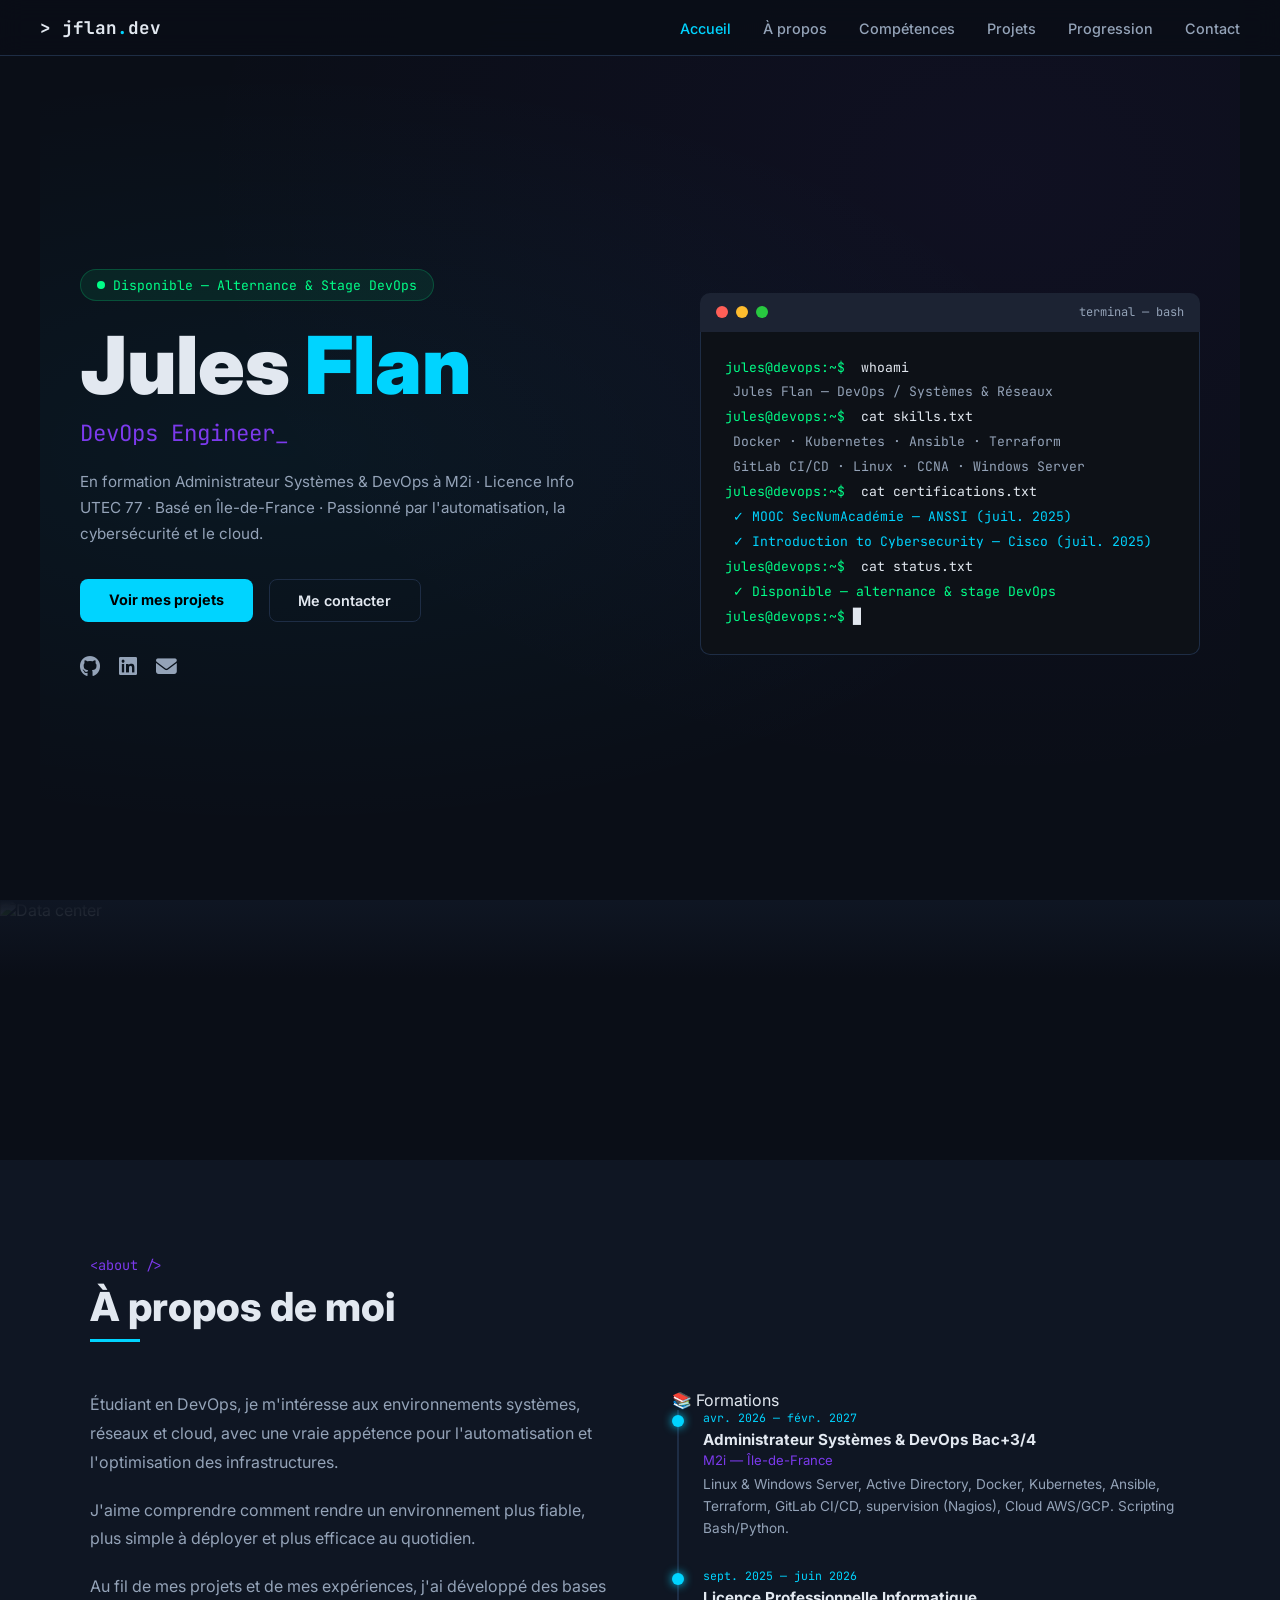
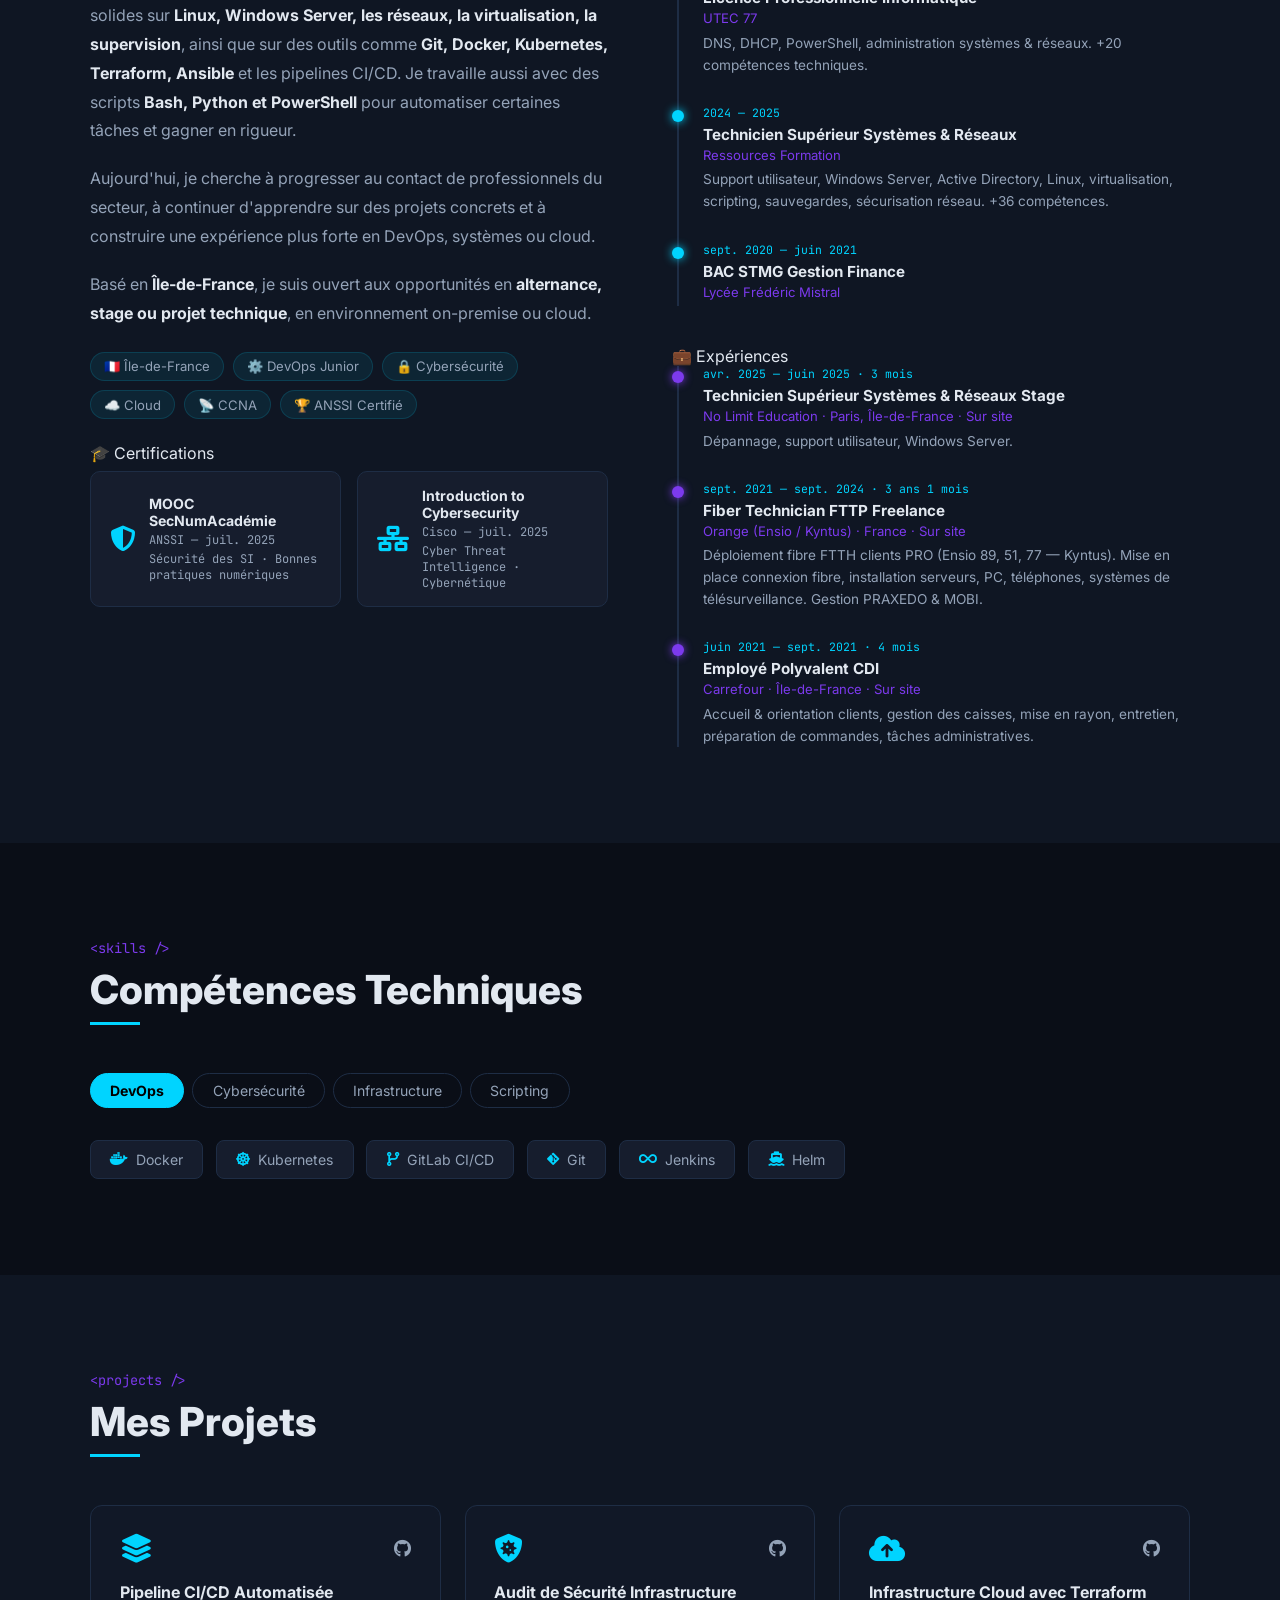
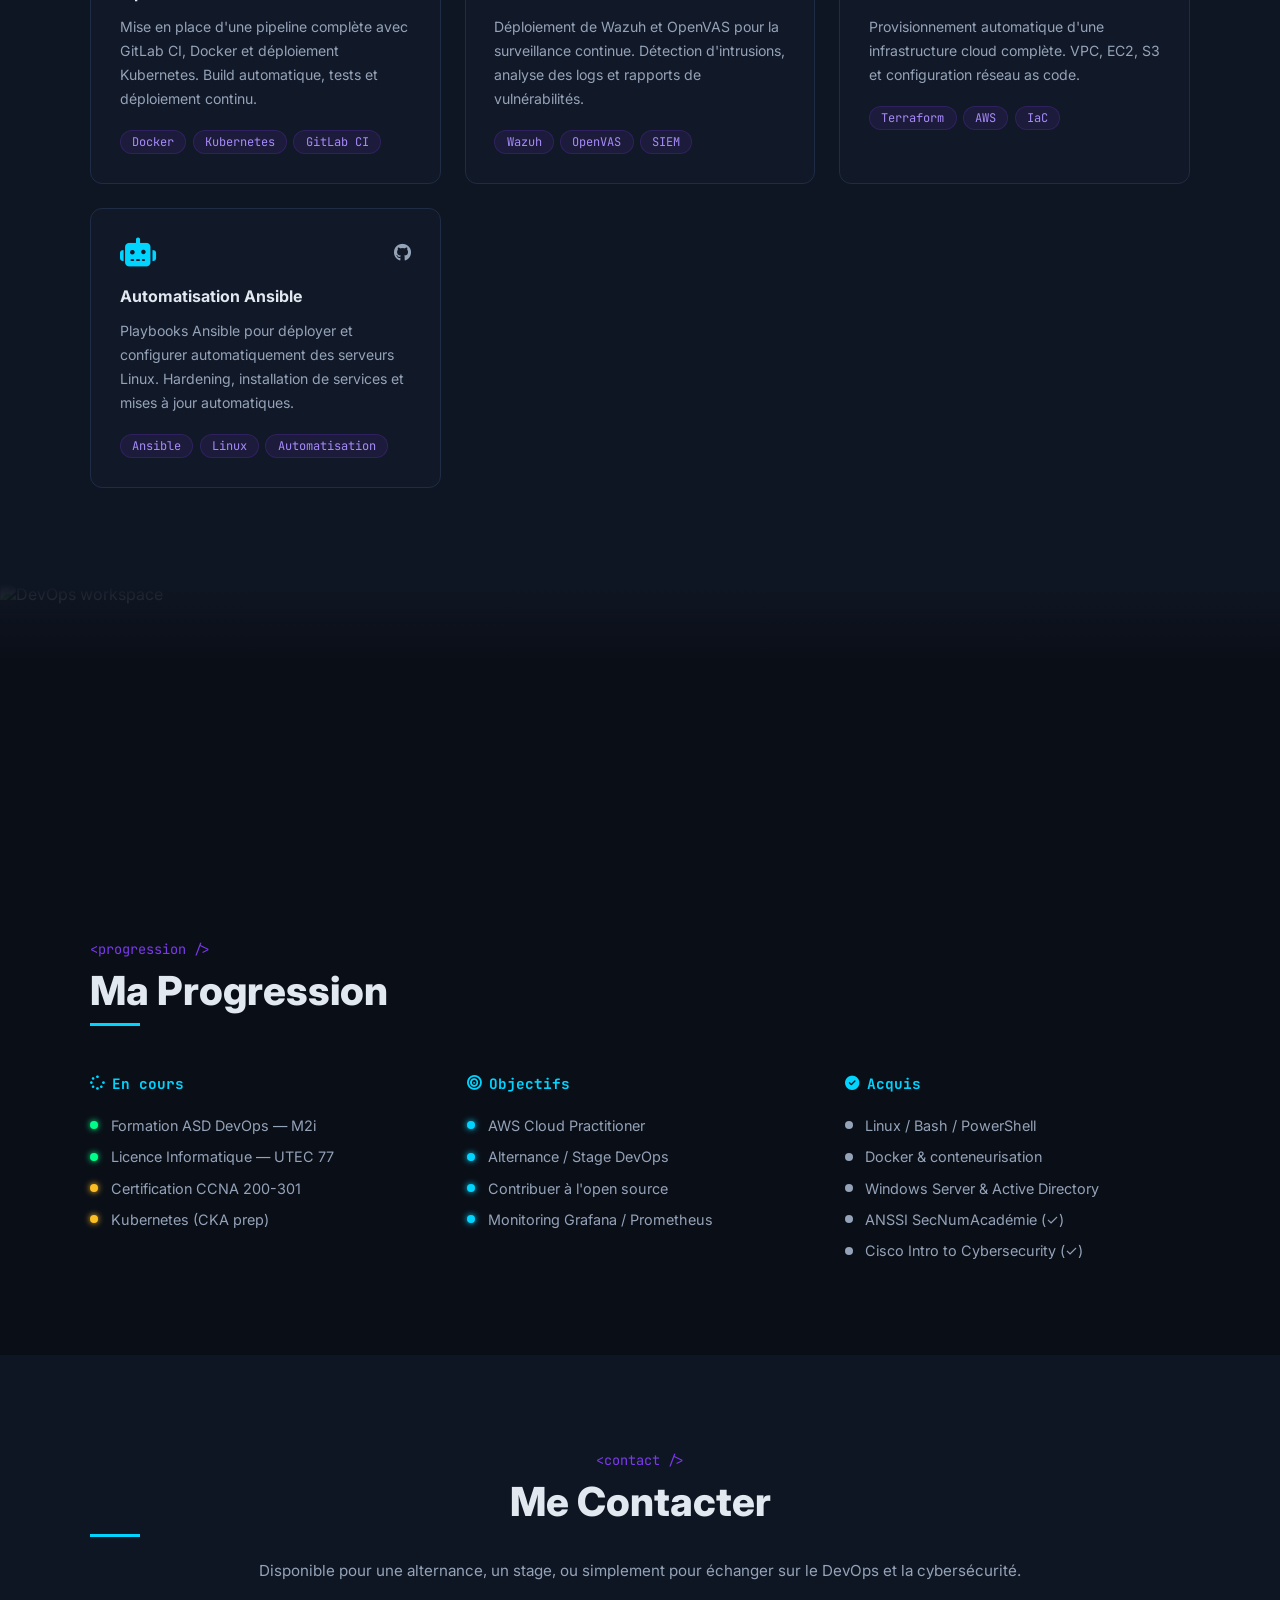
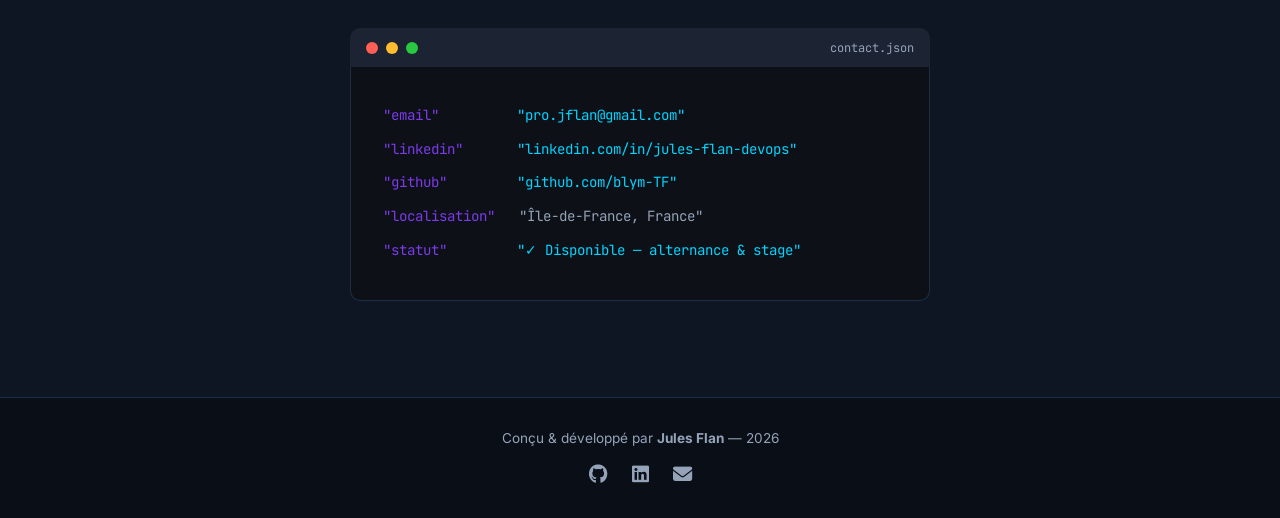
==== commit 78a39d84: "Mise à jour : about corrigé, parcours complet, formations et certifications exactes" ====
--- a/index.html
+++ b/index.html
@@ -36,7 +36,7 @@
     <div class="hero-badge"><span class="dot"></span> Disponible — Alternance & Stage DevOps</div>
     <h1 class="hero-name">Jules <span class="accent">Flan</span></h1>
     <div class="hero-typed"><span id="typed-text"></span><span class="cursor">_</span></div>
-    <p class="hero-desc">En formation Administrateur Systèmes & DevOps à M2i · Licence Info UTEC 77 · Basé en Île-de-France · Passionné par l’automatisation, la cybersécurité et le cloud.</p>
+    <p class="hero-desc">En formation Administrateur Systèmes & DevOps à M2i · Licence Info UTEC 77 · Basé en Île-de-France · Passionné par l'automatisation, la cybersécurité et le cloud.</p>
     <div class="hero-cta">
       <a href="#projects" class="btn-primary">Voir mes projets</a>
       <a href="#contact" class="btn-secondary">Me contacter</a>
@@ -77,9 +77,16 @@
     <div class="section-tag">&lt;about /&gt;</div>
     <h2 class="section-title">À propos de moi</h2>
     <div class="about-grid">
-      <div class="about-text">
-        <p>Je suis <strong>Jules Flan</strong>, technicien en systèmes et réseaux en transition vers le <strong>DevOps et le Cloud</strong>. Avec une expérience terrain chez Orange en tant que technicien fibre FTTP et un stage en support systèmes, j’ai construit une base solide en infrastructure avant de m’orienter vers l’automatisation et le CI/CD.</p>
-        <p>Aujourd’hui en formation <strong>Administrateur Systèmes & DevOps</strong> à M2i (bac+3/4) et en <strong>Licence Informatique</strong> à UTEC 77, je construis des projets concrets et cherche à intégrer une équipe technique ambitieuse.</p>
+
+      <!-- TEXTE + CERTIFS -->
+      <div class="about-left">
+        <div class="about-text">
+          <p>Étudiant en DevOps, je m'intéresse aux environnements systèmes, réseaux et cloud, avec une vraie appétence pour l'automatisation et l'optimisation des infrastructures.</p>
+          <p>J'aime comprendre comment rendre un environnement plus fiable, plus simple à déployer et plus efficace au quotidien.</p>
+          <p>Au fil de mes projets et de mes expériences, j'ai développé des bases solides sur <strong>Linux, Windows Server, les réseaux, la virtualisation, la supervision</strong>, ainsi que sur des outils comme <strong>Git, Docker, Kubernetes, Terraform, Ansible</strong> et les pipelines CI/CD. Je travaille aussi avec des scripts <strong>Bash, Python et PowerShell</strong> pour automatiser certaines tâches et gagner en rigueur.</p>
+          <p>Aujourd'hui, je cherche à progresser au contact de professionnels du secteur, à continuer d'apprendre sur des projets concrets et à construire une expérience plus forte en DevOps, systèmes ou cloud.</p>
+          <p>Basé en <strong>Île-de-France</strong>, je suis ouvert aux opportunités en <strong>alternance, stage ou projet technique</strong>, en environnement on-premise ou cloud.</p>
+        </div>
         <div class="about-tags">
           <span>🇫🇷 Île-de-France</span>
           <span>⚙️ DevOps Junior</span>
@@ -88,58 +95,103 @@
           <span>📡 CCNA</span>
           <span>🏆 ANSSI Certifié</span>
         </div>
+
+        <!-- CERTIFICATIONS -->
+        <div class="about-subtitle">🎓 Certifications</div>
         <div class="cert-row">
-          <div class="cert-card"><i class="fas fa-shield-alt"></i><div><strong>SecNumAcadémie</strong><span>ANSSI — juil. 2025</span></div></div>
-          <div class="cert-card"><i class="fas fa-network-wired"></i><div><strong>Intro to Cybersecurity</strong><span>Cisco — juil. 2025</span></div></div>
-        </div>
-      </div>
-      <div class="about-timeline">
-        <div class="tl-item">
-          <div class="tl-dot"></div>
-          <div class="tl-content">
-            <div class="tl-date">avr. 2026 — févr. 2027</div>
-            <div class="tl-title">Formation Administrateur Systèmes & DevOps</div>
-            <div class="tl-sub">M2i — Île-de-France</div>
-            <div class="tl-desc">Linux, Docker, Kubernetes, Ansible, Terraform, GitLab CI/CD, supervision, Cloud (AWS/GCP). Niveau bac+3/4.</div>
-          </div>
-        </div>
-        <div class="tl-item">
-          <div class="tl-dot"></div>
-          <div class="tl-content">
-            <div class="tl-date">sept. 2025 — juin 2026</div>
-            <div class="tl-title">Licence Professionnelle Informatique</div>
-            <div class="tl-sub">UTEC 77</div>
-            <div class="tl-desc">DNS, DHCP, PowerShell, administration systèmes et réseaux. +20 compétences techniques acquises.</div>
-          </div>
-        </div>
-        <div class="tl-item">
-          <div class="tl-dot"></div>
-          <div class="tl-content">
-            <div class="tl-date">2024 — 2025</div>
-            <div class="tl-title">Technicien Supérieur Systèmes & Réseaux</div>
-            <div class="tl-sub">Ressources Formation</div>
-            <div class="tl-desc">Windows Server, Active Directory, Linux, virtualisation, scripting, sauvegarde et sécurisation réseau.</div>
-          </div>
-        </div>
-        <div class="tl-item">
-          <div class="tl-dot accent2"></div>
-          <div class="tl-content">
-            <div class="tl-date">avr. 2025 — juin 2025</div>
-            <div class="tl-title">Technicien Systèmes & Réseaux — Stage</div>
-            <div class="tl-sub">No Limit Education · Paris, Île-de-France</div>
-            <div class="tl-desc">Dépannage, support utilisateur, Windows Server.</div>
-          </div>
-        </div>
-        <div class="tl-item">
-          <div class="tl-dot accent2"></div>
-          <div class="tl-content">
-            <div class="tl-date">sept. 2021 — sept. 2024 · 3 ans</div>
-            <div class="tl-title">Fiber Technician FTTP — Freelance</div>
-            <div class="tl-sub">Orange (Ensio / Kyntus) · France</div>
-            <div class="tl-desc">Déploiement fibre FTTH clients PRO, installation serveurs, PC, téléphonie, télésurveillance. Gestion PRAXEDO & MOBI.</div>
-          </div>
-        </div>
-      </div>
+          <div class="cert-card">
+            <i class="fas fa-shield-alt"></i>
+            <div>
+              <strong>MOOC SecNumAcadémie</strong>
+              <span>ANSSI — juil. 2025</span>
+              <span class="cert-skills">Sécurité des SI · Bonnes pratiques numériques</span>
+            </div>
+          </div>
+          <div class="cert-card">
+            <i class="fas fa-network-wired"></i>
+            <div>
+              <strong>Introduction to Cybersecurity</strong>
+              <span>Cisco — juil. 2025</span>
+              <span class="cert-skills">Cyber Threat Intelligence · Cybernétique</span>
+            </div>
+          </div>
+        </div>
+      </div>
+
+      <!-- TIMELINE FORMATIONS + EXPÉRIENCES -->
+      <div class="about-right">
+
+        <div class="about-subtitle">📚 Formations</div>
+        <div class="about-timeline" style="margin-bottom:2.5rem">
+          <div class="tl-item">
+            <div class="tl-dot"></div>
+            <div class="tl-content">
+              <div class="tl-date">avr. 2026 — févr. 2027</div>
+              <div class="tl-title">Administrateur Systèmes & DevOps <span class="tl-level">Bac+3/4</span></div>
+              <div class="tl-sub">M2i — Île-de-France</div>
+              <div class="tl-desc">Linux & Windows Server, Active Directory, Docker, Kubernetes, Ansible, Terraform, GitLab CI/CD, supervision (Nagios), Cloud AWS/GCP. Scripting Bash/Python.</div>
+            </div>
+          </div>
+          <div class="tl-item">
+            <div class="tl-dot"></div>
+            <div class="tl-content">
+              <div class="tl-date">sept. 2025 — juin 2026</div>
+              <div class="tl-title">Licence Professionnelle Informatique</div>
+              <div class="tl-sub">UTEC 77</div>
+              <div class="tl-desc">DNS, DHCP, PowerShell, administration systèmes & réseaux. +20 compétences techniques.</div>
+            </div>
+          </div>
+          <div class="tl-item">
+            <div class="tl-dot"></div>
+            <div class="tl-content">
+              <div class="tl-date">2024 — 2025</div>
+              <div class="tl-title">Technicien Supérieur Systèmes & Réseaux</div>
+              <div class="tl-sub">Ressources Formation</div>
+              <div class="tl-desc">Support utilisateur, Windows Server, Active Directory, Linux, virtualisation, scripting, sauvegardes, sécurisation réseau. +36 compétences.</div>
+            </div>
+          </div>
+          <div class="tl-item">
+            <div class="tl-dot tl-dot-sm"></div>
+            <div class="tl-content">
+              <div class="tl-date">sept. 2020 — juin 2021</div>
+              <div class="tl-title">BAC STMG Gestion Finance</div>
+              <div class="tl-sub">Lycée Frédéric Mistral</div>
+            </div>
+          </div>
+        </div>
+
+        <div class="about-subtitle">💼 Expériences</div>
+        <div class="about-timeline">
+          <div class="tl-item">
+            <div class="tl-dot accent2"></div>
+            <div class="tl-content">
+              <div class="tl-date">avr. 2025 — juin 2025 · 3 mois</div>
+              <div class="tl-title">Technicien Supérieur Systèmes & Réseaux <span class="tl-badge">Stage</span></div>
+              <div class="tl-sub">No Limit Education · Paris, Île-de-France · Sur site</div>
+              <div class="tl-desc">Dépannage, support utilisateur, Windows Server.</div>
+            </div>
+          </div>
+          <div class="tl-item">
+            <div class="tl-dot accent2"></div>
+            <div class="tl-content">
+              <div class="tl-date">sept. 2021 — sept. 2024 · 3 ans 1 mois</div>
+              <div class="tl-title">Fiber Technician FTTP <span class="tl-badge">Freelance</span></div>
+              <div class="tl-sub">Orange (Ensio / Kyntus) · France · Sur site</div>
+              <div class="tl-desc">Déploiement fibre FTTH clients PRO (Ensio 89, 51, 77 — Kyntus). Mise en place connexion fibre, installation serveurs, PC, téléphones, systèmes de télésurveillance. Gestion PRAXEDO & MOBI.</div>
+            </div>
+          </div>
+          <div class="tl-item">
+            <div class="tl-dot accent2 tl-dot-sm"></div>
+            <div class="tl-content">
+              <div class="tl-date">juin 2021 — sept. 2021 · 4 mois</div>
+              <div class="tl-title">Employé Polyvalent <span class="tl-badge">CDI</span></div>
+              <div class="tl-sub">Carrefour · Île-de-France · Sur site</div>
+              <div class="tl-desc">Accueil & orientation clients, gestion des caisses, mise en rayon, entretien, préparation de commandes, tâches administratives.</div>
+            </div>
+          </div>
+        </div>
+      </div>
+
     </div>
   </div>
 </section>
@@ -209,19 +261,19 @@
       <div class="project-card">
         <div class="project-header"><i class="fas fa-layer-group"></i><div class="project-links"><a href="https://github.com/blym-TF" target="_blank"><i class="fab fa-github"></i></a></div></div>
         <h3>Pipeline CI/CD Automatisée</h3>
-        <p>Mise en place d’une pipeline complète avec GitLab CI, Docker et déploiement Kubernetes. Build automatique, tests et déploiement continu.</p>
+        <p>Mise en place d'une pipeline complète avec GitLab CI, Docker et déploiement Kubernetes. Build automatique, tests et déploiement continu.</p>
         <div class="project-tags"><span>Docker</span><span>Kubernetes</span><span>GitLab CI</span></div>
       </div>
       <div class="project-card">
         <div class="project-header"><i class="fas fa-shield-virus"></i><div class="project-links"><a href="https://github.com/blym-TF" target="_blank"><i class="fab fa-github"></i></a></div></div>
         <h3>Audit de Sécurité Infrastructure</h3>
-        <p>Déploiement de Wazuh et OpenVAS pour la surveillance continue. Détection d’intrusions, analyse des logs et rapports de vulnérabilités.</p>
+        <p>Déploiement de Wazuh et OpenVAS pour la surveillance continue. Détection d'intrusions, analyse des logs et rapports de vulnérabilités.</p>
         <div class="project-tags"><span>Wazuh</span><span>OpenVAS</span><span>SIEM</span></div>
       </div>
       <div class="project-card">
         <div class="project-header"><i class="fas fa-cloud-upload-alt"></i><div class="project-links"><a href="https://github.com/blym-TF" target="_blank"><i class="fab fa-github"></i></a></div></div>
         <h3>Infrastructure Cloud avec Terraform</h3>
-        <p>Provisionnement automatique d’une infrastructure cloud complète. VPC, EC2, S3 et configuration réseau as code.</p>
+        <p>Provisionnement automatique d'une infrastructure cloud complète. VPC, EC2, S3 et configuration réseau as code.</p>
         <div class="project-tags"><span>Terraform</span><span>AWS</span><span>IaC</span></div>
       </div>
       <div class="project-card">
@@ -260,7 +312,7 @@
         <ul class="prog-list">
           <li><span class="prog-dot blue"></span> AWS Cloud Practitioner</li>
           <li><span class="prog-dot blue"></span> Alternance / Stage DevOps</li>
-          <li><span class="prog-dot blue"></span> Contribuer à l’open source</li>
+          <li><span class="prog-dot blue"></span> Contribuer à l'open source</li>
           <li><span class="prog-dot blue"></span> Monitoring Grafana / Prometheus</li>
         </ul>
       </div>
@@ -308,4 +360,4 @@
 
 <script src="assets/js/script.js"></script>
 </body>
-</html>+</html>
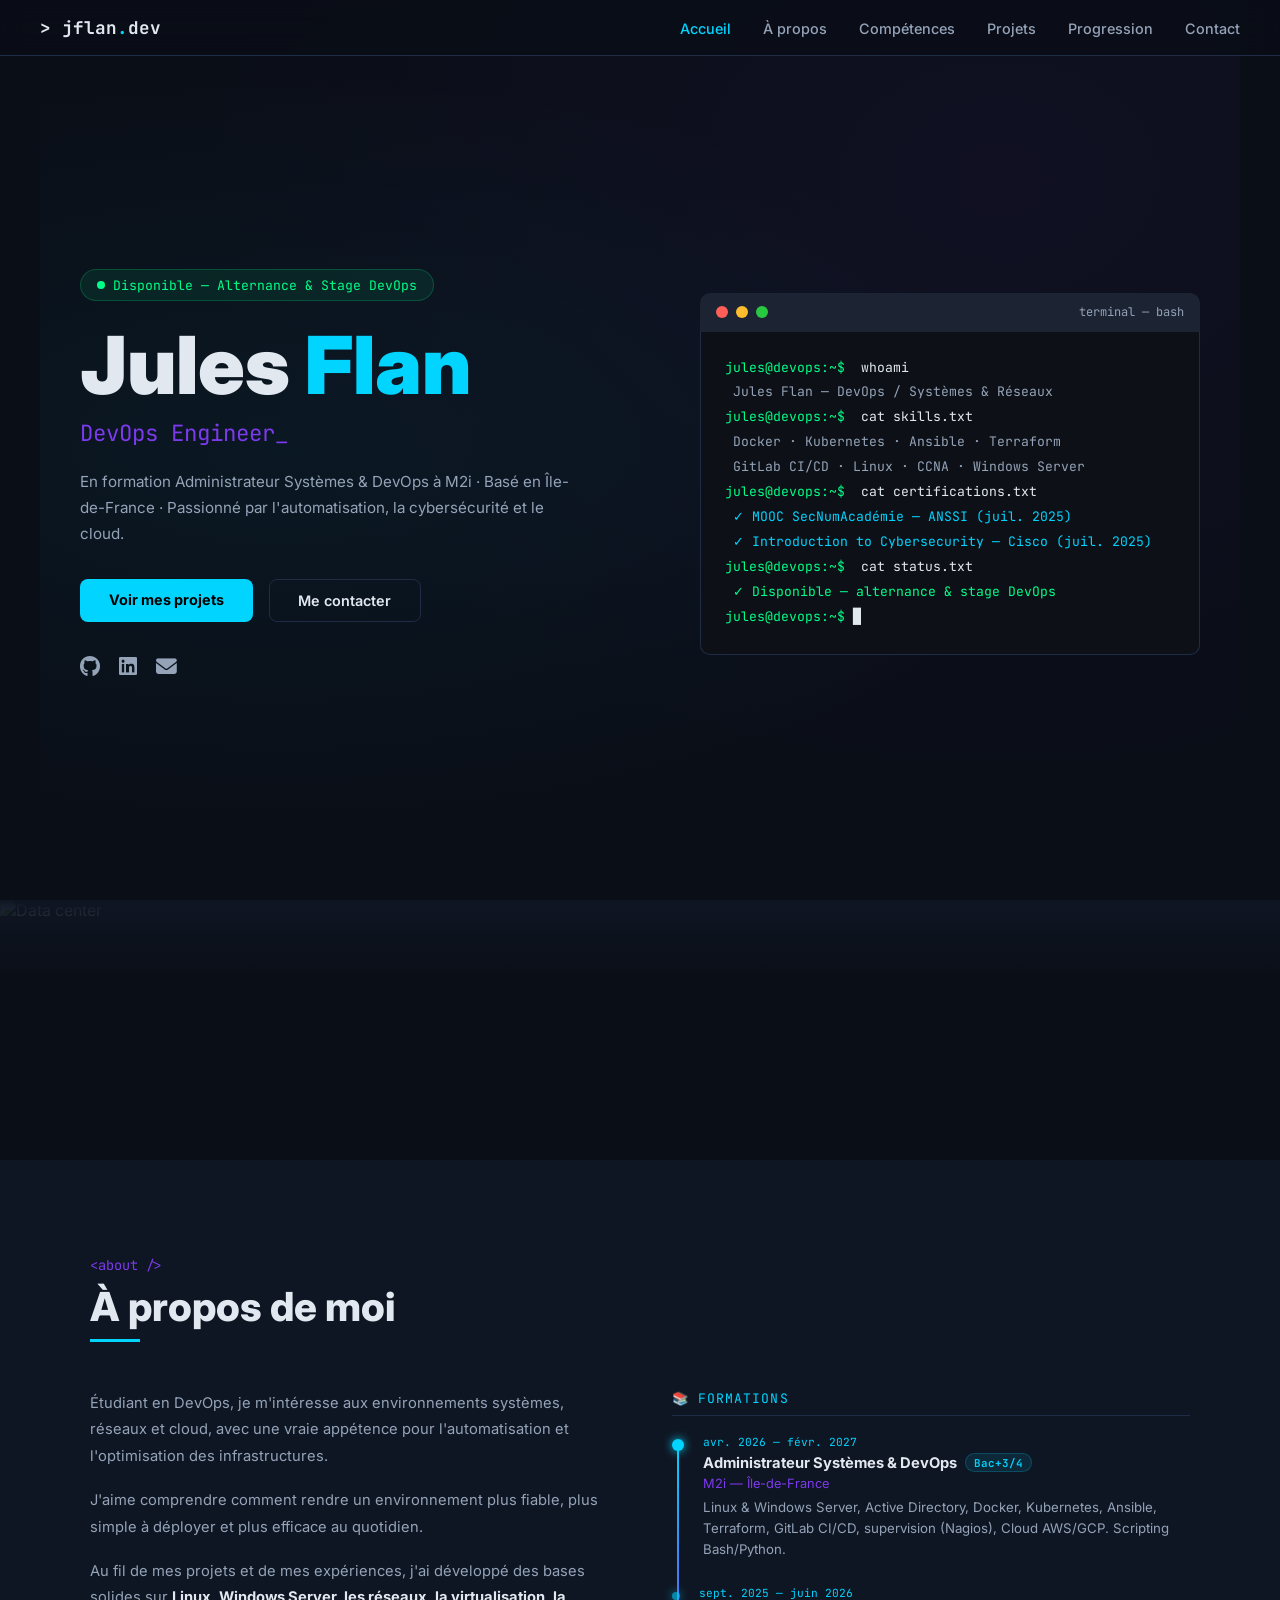
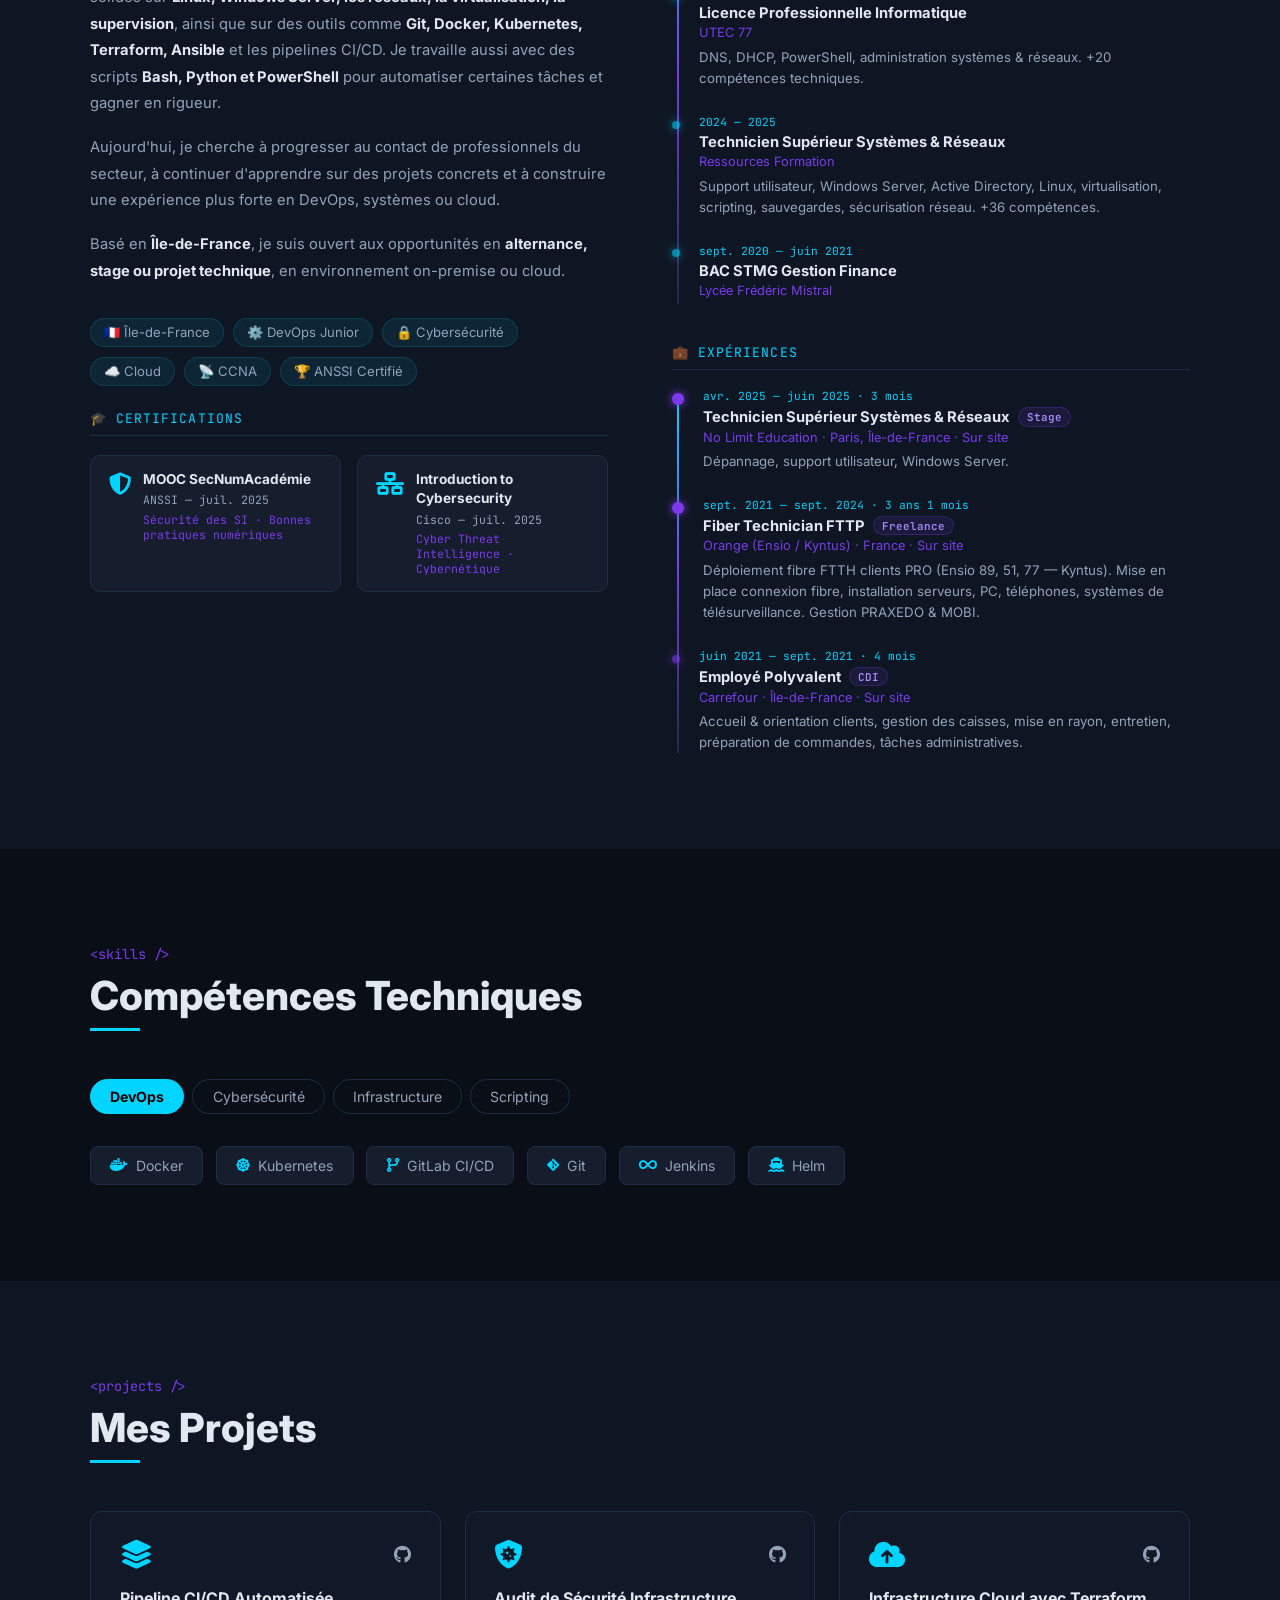
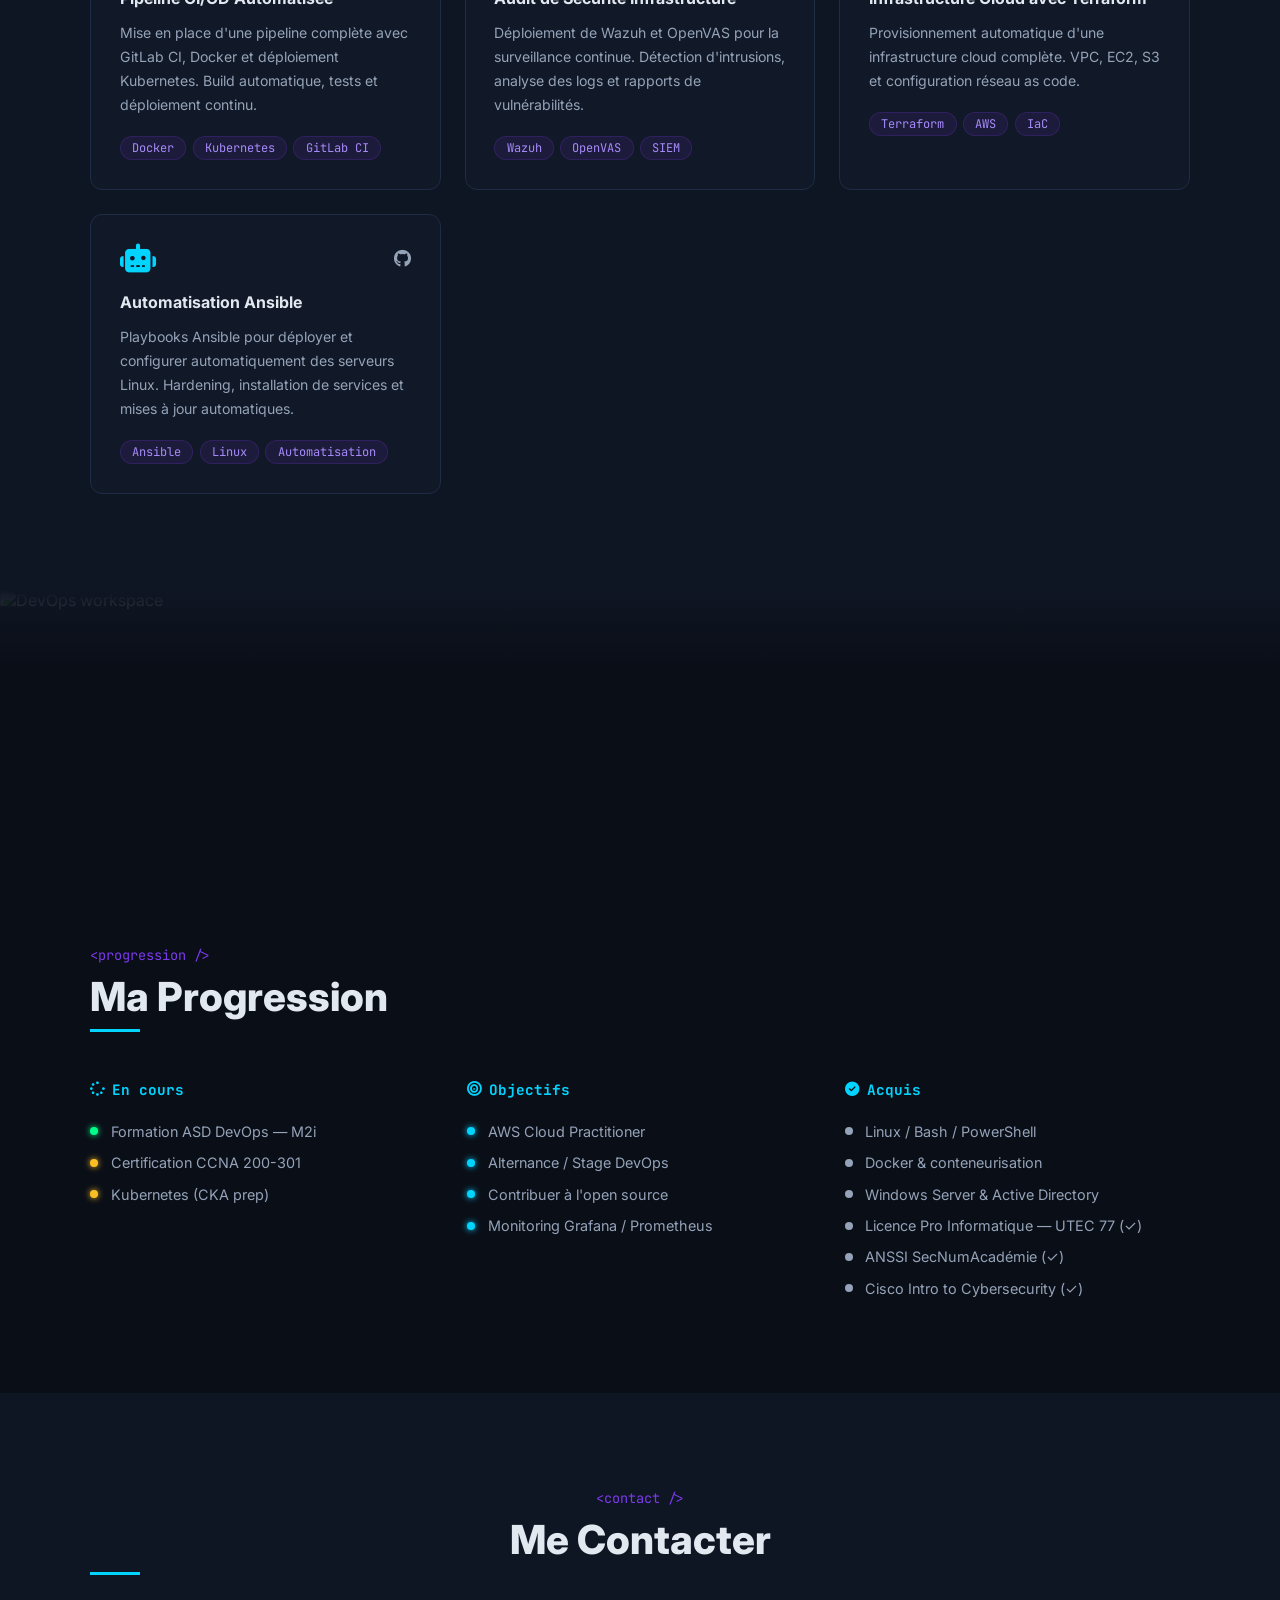
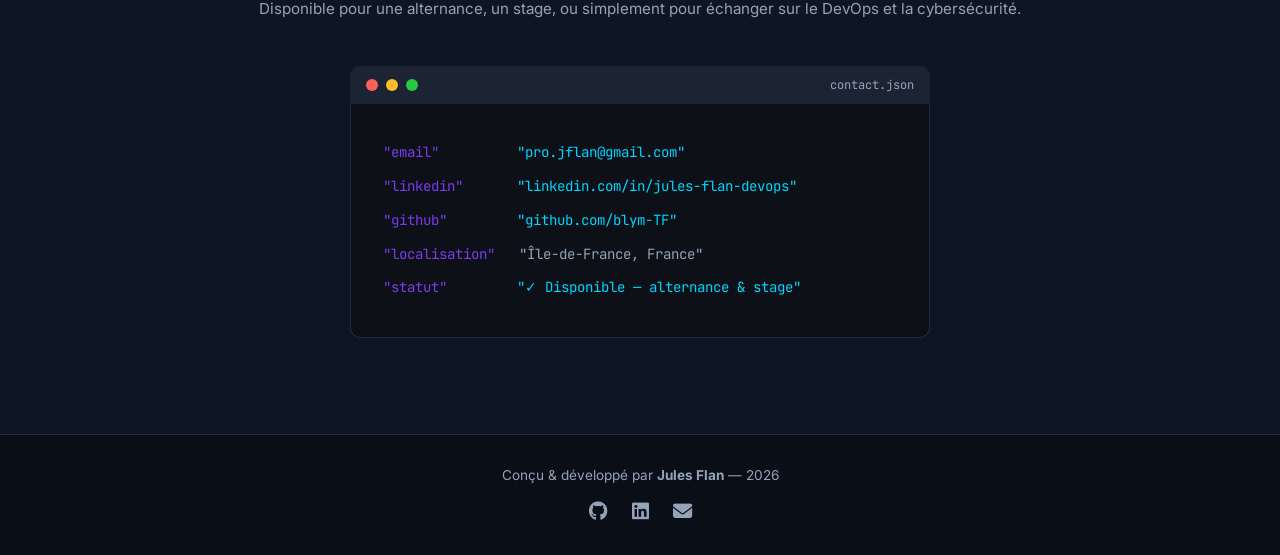
==== commit ae4410d5: "Fix : suppression mention UTEC 77 dans hero et progression (formation passée)" ====
--- a/index.html
+++ b/index.html
@@ -36,7 +36,7 @@
     <div class="hero-badge"><span class="dot"></span> Disponible — Alternance & Stage DevOps</div>
     <h1 class="hero-name">Jules <span class="accent">Flan</span></h1>
     <div class="hero-typed"><span id="typed-text"></span><span class="cursor">_</span></div>
-    <p class="hero-desc">En formation Administrateur Systèmes & DevOps à M2i · Licence Info UTEC 77 · Basé en Île-de-France · Passionné par l'automatisation, la cybersécurité et le cloud.</p>
+    <p class="hero-desc">En formation Administrateur Systèmes & DevOps à M2i · Basé en Île-de-France · Passionné par l'automatisation, la cybersécurité et le cloud.</p>
     <div class="hero-cta">
       <a href="#projects" class="btn-primary">Voir mes projets</a>
       <a href="#contact" class="btn-secondary">Me contacter</a>
@@ -78,7 +78,6 @@
     <h2 class="section-title">À propos de moi</h2>
     <div class="about-grid">
 
-      <!-- TEXTE + CERTIFS -->
       <div class="about-left">
         <div class="about-text">
           <p>Étudiant en DevOps, je m'intéresse aux environnements systèmes, réseaux et cloud, avec une vraie appétence pour l'automatisation et l'optimisation des infrastructures.</p>
@@ -95,8 +94,6 @@
           <span>📡 CCNA</span>
           <span>🏆 ANSSI Certifié</span>
         </div>
-
-        <!-- CERTIFICATIONS -->
         <div class="about-subtitle">🎓 Certifications</div>
         <div class="cert-row">
           <div class="cert-card">
@@ -118,9 +115,7 @@
         </div>
       </div>
 
-      <!-- TIMELINE FORMATIONS + EXPÉRIENCES -->
       <div class="about-right">
-
         <div class="about-subtitle">📚 Formations</div>
         <div class="about-timeline" style="margin-bottom:2.5rem">
           <div class="tl-item">
@@ -133,7 +128,7 @@
             </div>
           </div>
           <div class="tl-item">
-            <div class="tl-dot"></div>
+            <div class="tl-dot tl-dot-sm"></div>
             <div class="tl-content">
               <div class="tl-date">sept. 2025 — juin 2026</div>
               <div class="tl-title">Licence Professionnelle Informatique</div>
@@ -142,7 +137,7 @@
             </div>
           </div>
           <div class="tl-item">
-            <div class="tl-dot"></div>
+            <div class="tl-dot tl-dot-sm"></div>
             <div class="tl-content">
               <div class="tl-date">2024 — 2025</div>
               <div class="tl-title">Technicien Supérieur Systèmes & Réseaux</div>
@@ -302,7 +297,6 @@
         <h3><i class="fas fa-spinner fa-spin"></i> En cours</h3>
         <ul class="prog-list">
           <li><span class="prog-dot green"></span> Formation ASD DevOps — M2i</li>
-          <li><span class="prog-dot green"></span> Licence Informatique — UTEC 77</li>
           <li><span class="prog-dot yellow"></span> Certification CCNA 200-301</li>
           <li><span class="prog-dot yellow"></span> Kubernetes (CKA prep)</li>
         </ul>
@@ -322,6 +316,7 @@
           <li><span class="prog-dot grey"></span> Linux / Bash / PowerShell</li>
           <li><span class="prog-dot grey"></span> Docker & conteneurisation</li>
           <li><span class="prog-dot grey"></span> Windows Server & Active Directory</li>
+          <li><span class="prog-dot grey"></span> Licence Pro Informatique — UTEC 77 (✓)</li>
           <li><span class="prog-dot grey"></span> ANSSI SecNumAcadémie (✓)</li>
           <li><span class="prog-dot grey"></span> Cisco Intro to Cybersecurity (✓)</li>
         </ul>
--- a/assets/css/style.css
+++ b/assets/css/style.css
@@ -85,28 +85,40 @@
 
 /* ABOUT */
 #about { background: var(--bg2); }
-.about-grid { display: grid; grid-template-columns: 1fr 1fr; gap: 4rem; }
-.about-text p { color: var(--text2); line-height: 1.8; margin-bottom: 1.2rem; }
+.about-grid { display: grid; grid-template-columns: 1fr 1fr; gap: 4rem; align-items: start; }
+.about-left { display: flex; flex-direction: column; gap: 0; }
+.about-right { display: flex; flex-direction: column; }
+.about-text p { color: var(--text2); line-height: 1.8; margin-bottom: 1.1rem; font-size: 0.92rem; }
 .about-text strong { color: var(--text); }
-.about-tags { display: flex; flex-wrap: wrap; gap: 0.6rem; margin-top: 1.5rem; margin-bottom: 1.5rem; }
+.about-tags { display: flex; flex-wrap: wrap; gap: 0.6rem; margin-top: 1rem; margin-bottom: 1.5rem; }
 .about-tags span { background: rgba(0,212,255,0.08); border: 1px solid rgba(0,212,255,0.15); color: var(--text2); padding: 0.35rem 0.8rem; border-radius: 100px; font-size: 0.82rem; }
-.cert-row { display: flex; gap: 1rem; flex-wrap: wrap; margin-top: 0.5rem; }
-.cert-card { display: flex; align-items: center; gap: 0.8rem; background: var(--bg3); border: 1px solid var(--border); border-radius: 10px; padding: 0.9rem 1.2rem; flex: 1; min-width: 200px; }
-.cert-card i { font-size: 1.6rem; color: var(--accent); flex-shrink: 0; }
+
+/* ABOUT SUBTITLE */
+.about-subtitle { font-family: var(--font-mono); font-size: 0.82rem; color: var(--accent); text-transform: uppercase; letter-spacing: 0.08em; margin-bottom: 1.2rem; padding-bottom: 0.5rem; border-bottom: 1px solid var(--border); }
+
+/* CERT CARDS */
+.cert-row { display: flex; gap: 1rem; flex-wrap: wrap; margin-bottom: 2rem; }
+.cert-card { display: flex; align-items: flex-start; gap: 0.8rem; background: var(--bg3); border: 1px solid var(--border); border-radius: 10px; padding: 0.9rem 1.1rem; flex: 1; min-width: 180px; transition: border-color 0.2s; }
+.cert-card:hover { border-color: var(--accent); }
+.cert-card i { font-size: 1.4rem; color: var(--accent); flex-shrink: 0; margin-top: 0.15rem; }
 .cert-card div { display: flex; flex-direction: column; }
-.cert-card strong { font-size: 0.88rem; color: var(--text); }
-.cert-card span { font-size: 0.75rem; color: var(--text2); margin-top: 0.2rem; font-family: var(--font-mono); }
+.cert-card strong { font-size: 0.85rem; color: var(--text); line-height: 1.4; }
+.cert-card span { font-size: 0.72rem; color: var(--text2); margin-top: 0.2rem; font-family: var(--font-mono); }
+.cert-skills { color: var(--accent2) !important; margin-top: 0.3rem !important; }
 
 /* TIMELINE */
-.about-timeline { display: flex; flex-direction: column; gap: 1.8rem; position: relative; }
-.about-timeline::before { content:''; position: absolute; left: 5px; top: 0; bottom: 0; width: 2px; background: var(--border); }
+.about-timeline { display: flex; flex-direction: column; gap: 1.6rem; position: relative; padding-left: 0; }
+.about-timeline::before { content:''; position: absolute; left: 5px; top: 8px; bottom: 0; width: 2px; background: linear-gradient(to bottom, var(--accent), var(--accent2), var(--border)); }
 .tl-item { display: flex; gap: 1.2rem; align-items: flex-start; position: relative; }
-.tl-dot { width: 12px; height: 12px; background: var(--accent); border-radius: 50%; margin-top: 0.3rem; flex-shrink: 0; box-shadow: 0 0 10px var(--accent); z-index: 1; }
+.tl-dot { width: 12px; height: 12px; background: var(--accent); border-radius: 50%; margin-top: 0.25rem; flex-shrink: 0; box-shadow: 0 0 10px var(--accent); z-index: 1; }
 .tl-dot.accent2 { background: var(--accent2); box-shadow: 0 0 8px var(--accent2); }
-.tl-date { font-family: var(--font-mono); font-size: 0.72rem; color: var(--accent); margin-bottom: 0.3rem; }
-.tl-title { font-weight: 700; margin-bottom: 0.2rem; font-size: 0.95rem; }
-.tl-sub { color: var(--accent2); font-size: 0.82rem; margin-bottom: 0.4rem; }
-.tl-desc { color: var(--text2); font-size: 0.85rem; line-height: 1.6; }
+.tl-dot.tl-dot-sm { width: 8px; height: 8px; margin-top: 0.35rem; opacity: 0.6; }
+.tl-date { font-family: var(--font-mono); font-size: 0.7rem; color: var(--accent); margin-bottom: 0.25rem; }
+.tl-title { font-weight: 700; margin-bottom: 0.2rem; font-size: 0.92rem; display: flex; align-items: center; gap: 0.5rem; flex-wrap: wrap; }
+.tl-level { background: rgba(0,212,255,0.1); border: 1px solid rgba(0,212,255,0.2); color: var(--accent); font-size: 0.68rem; padding: 0.1rem 0.5rem; border-radius: 100px; font-weight: 600; font-family: var(--font-mono); }
+.tl-badge { background: rgba(124,58,237,0.12); border: 1px solid rgba(124,58,237,0.25); color: #a78bfa; font-size: 0.68rem; padding: 0.1rem 0.5rem; border-radius: 100px; font-weight: 600; font-family: var(--font-mono); }
+.tl-sub { color: var(--accent2); font-size: 0.8rem; margin-bottom: 0.4rem; }
+.tl-desc { color: var(--text2); font-size: 0.83rem; line-height: 1.6; }
 
 /* SKILLS */
 .skills-tabs { display: flex; gap: 0.5rem; margin-bottom: 2rem; flex-wrap: wrap; }
@@ -168,8 +180,10 @@
 .fade-up.visible { opacity: 1; transform: translateY(0); }
 
 /* RESPONSIVE */
+@media (max-width: 1000px) {
+  .about-grid { grid-template-columns: 1fr; gap: 3rem; }
+}
 @media (max-width: 900px) {
-  .about-grid { grid-template-columns: 1fr; }
   #hero { flex-direction: column; padding-top: 8rem; }
   .hero-terminal { max-width: 100%; width: 100%; }
 }
@@ -179,4 +193,4 @@
   .hamburger { display: flex; }
   section { padding: 4rem 1.5rem; }
   .cert-row { flex-direction: column; }
-}+}
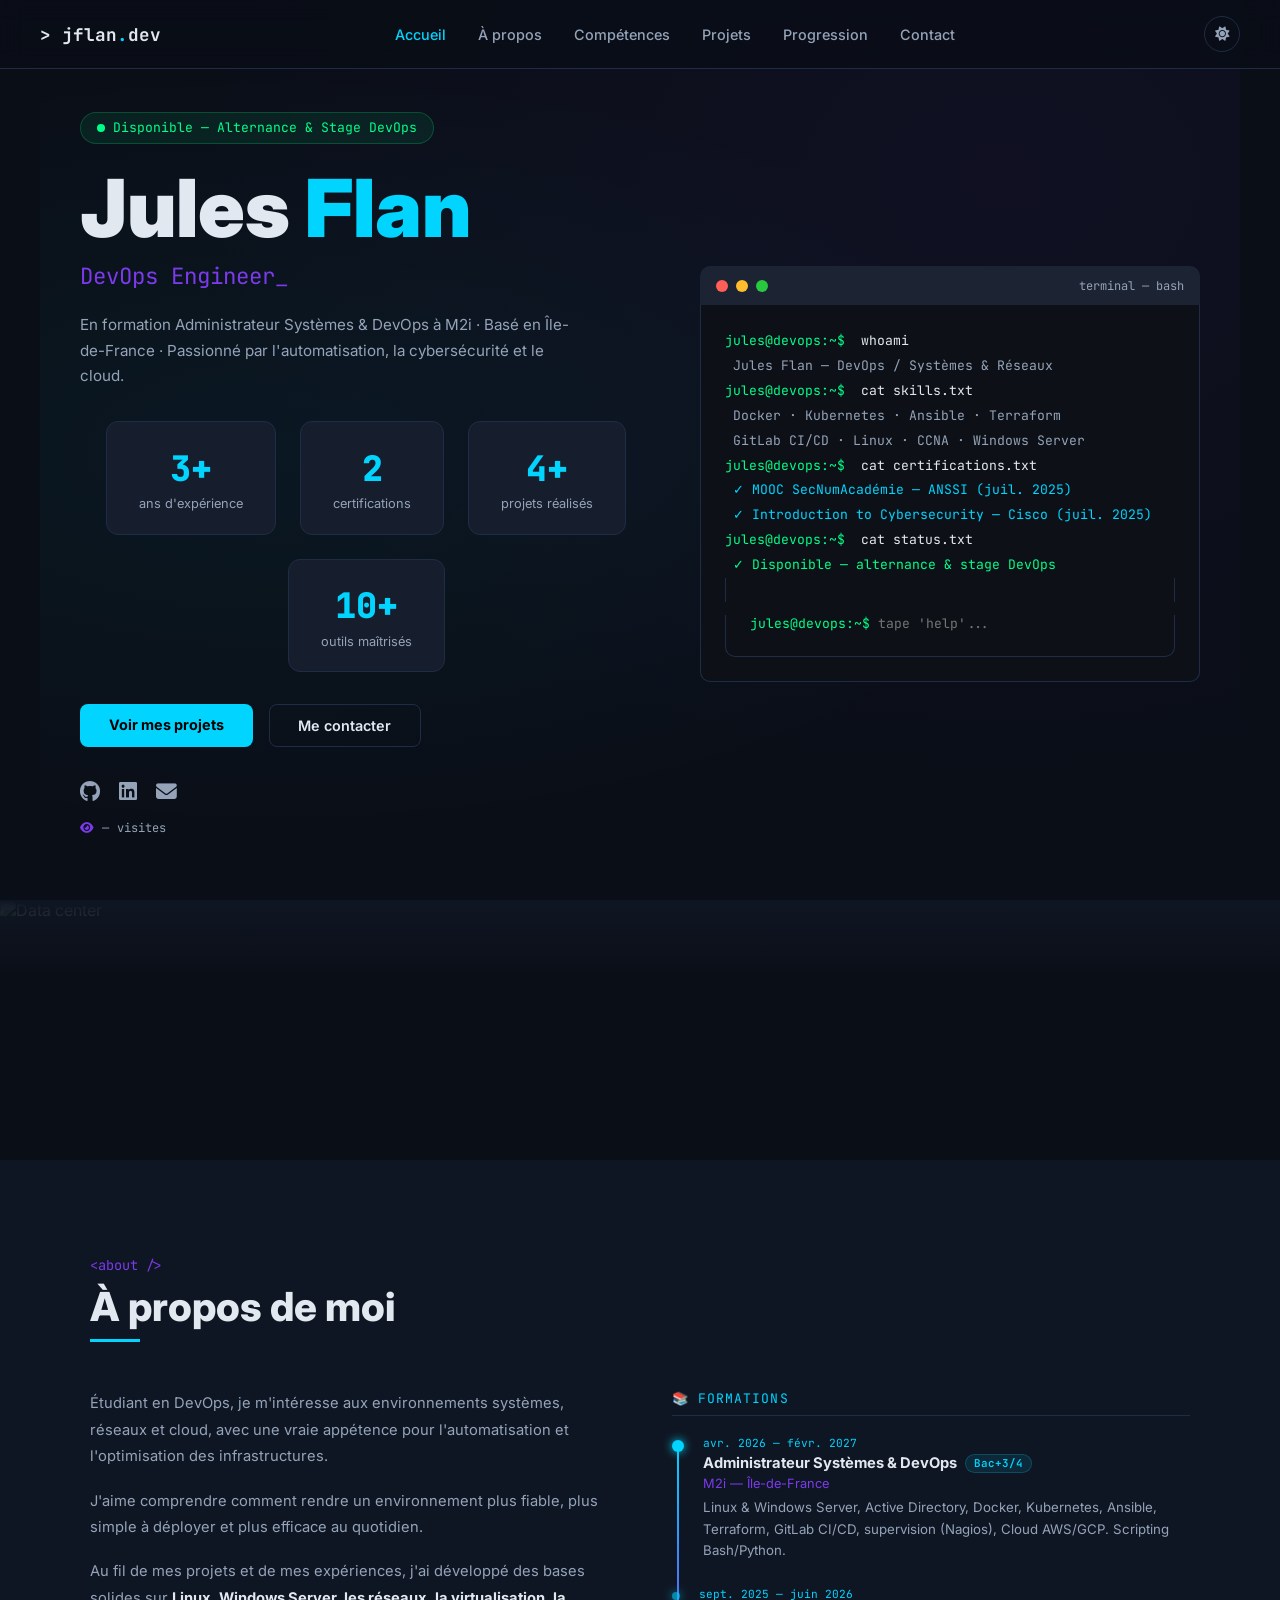
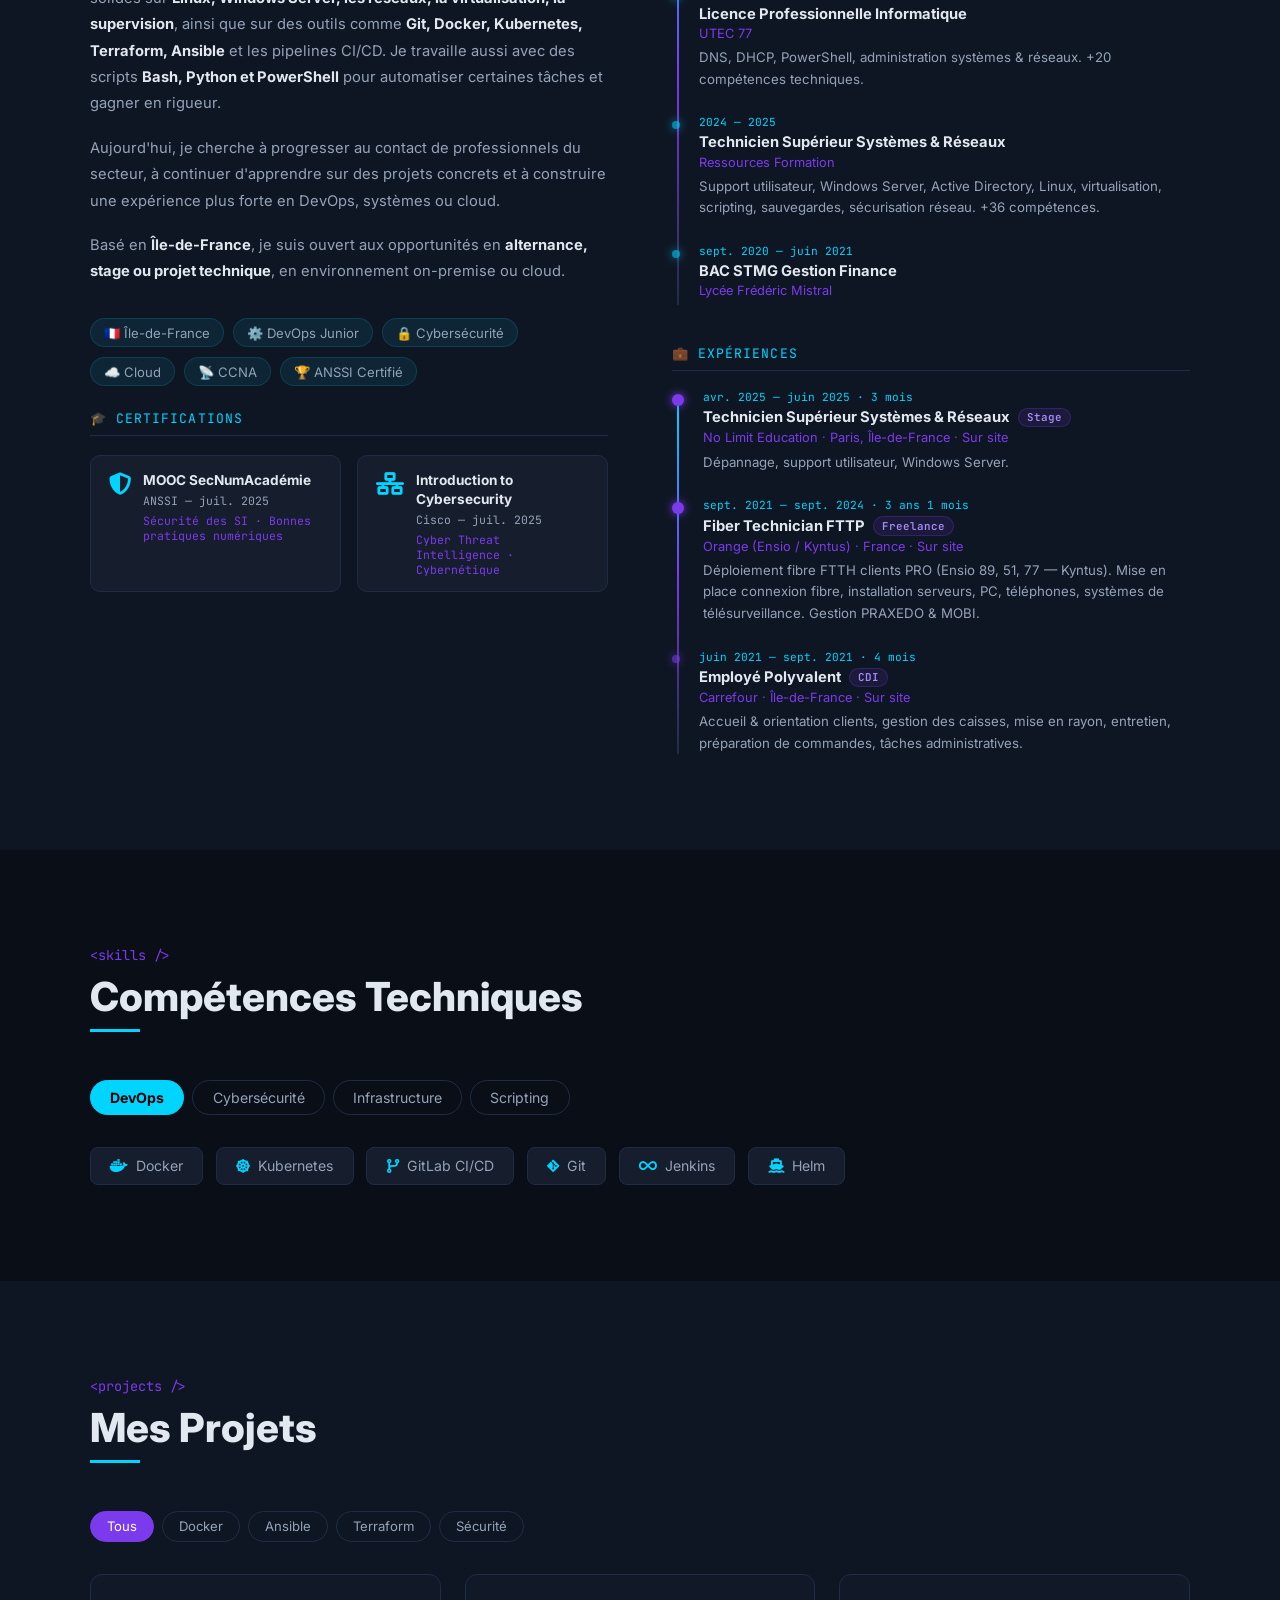
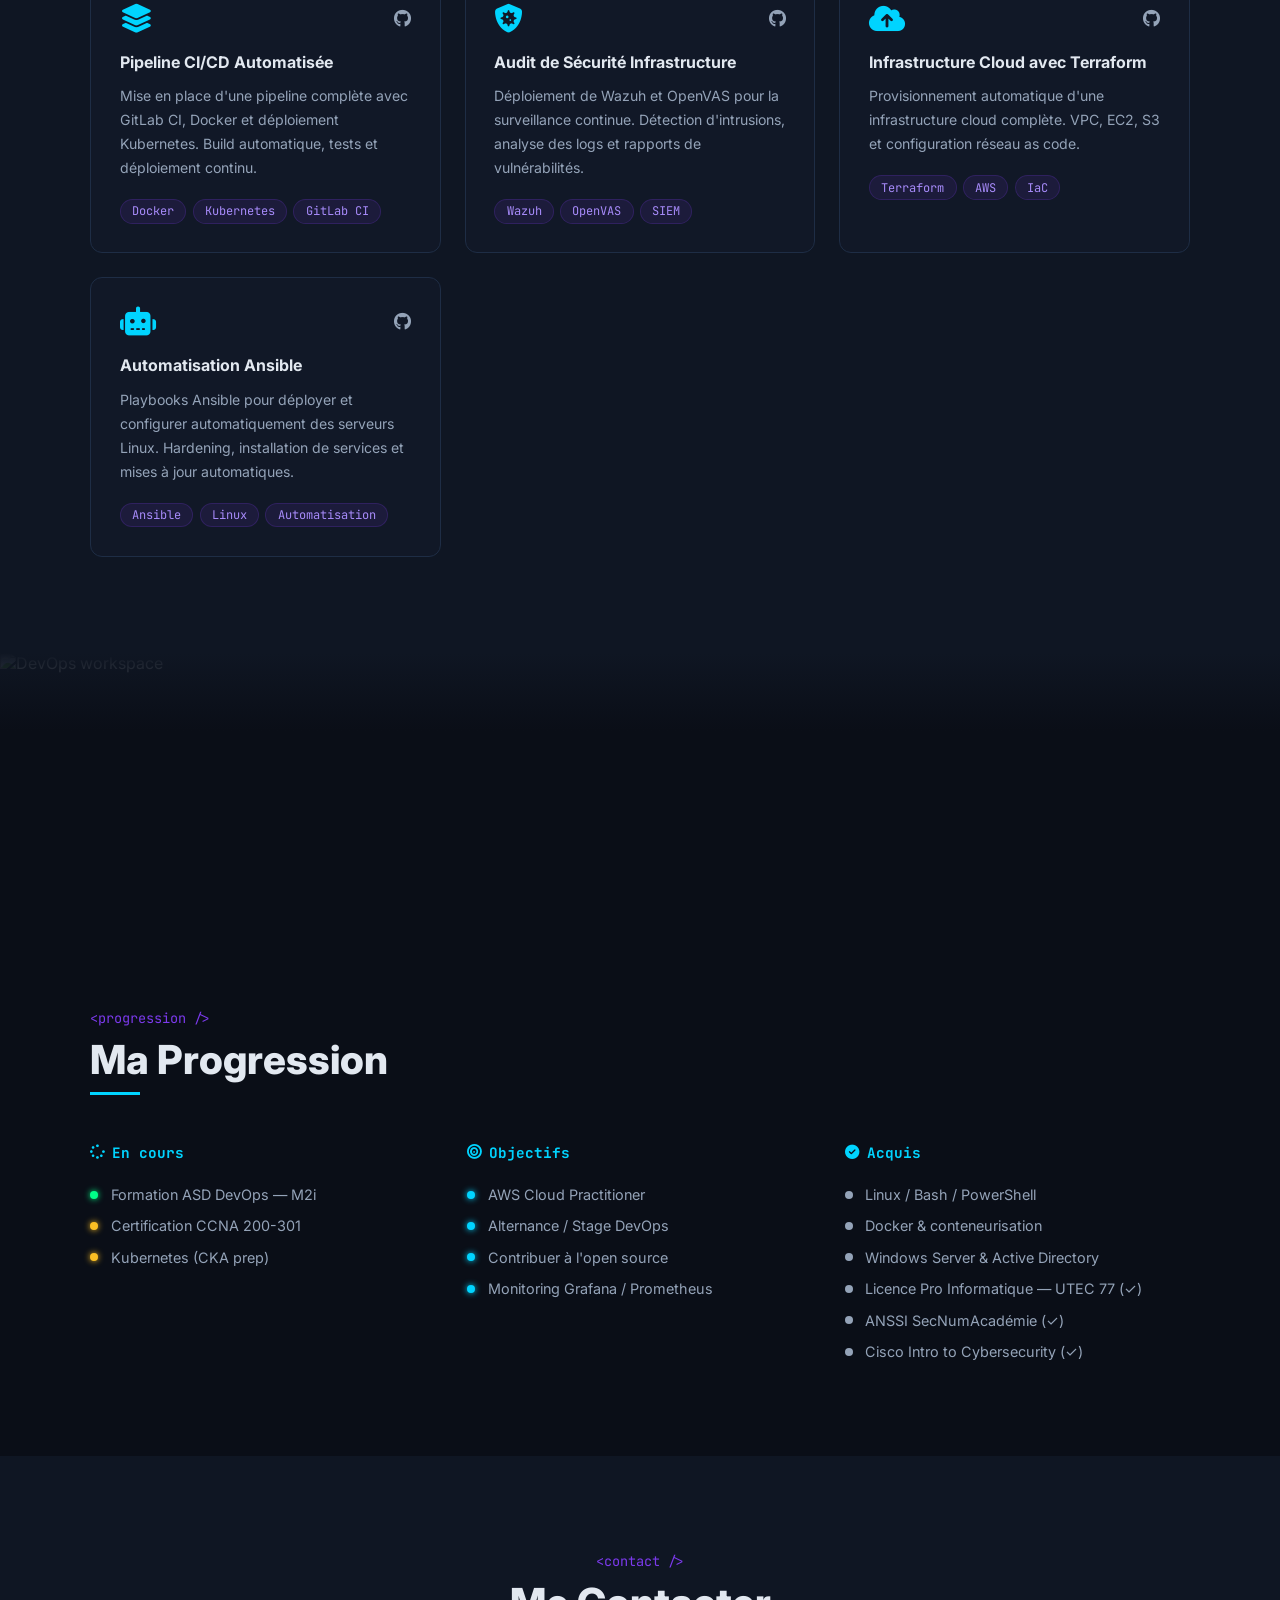
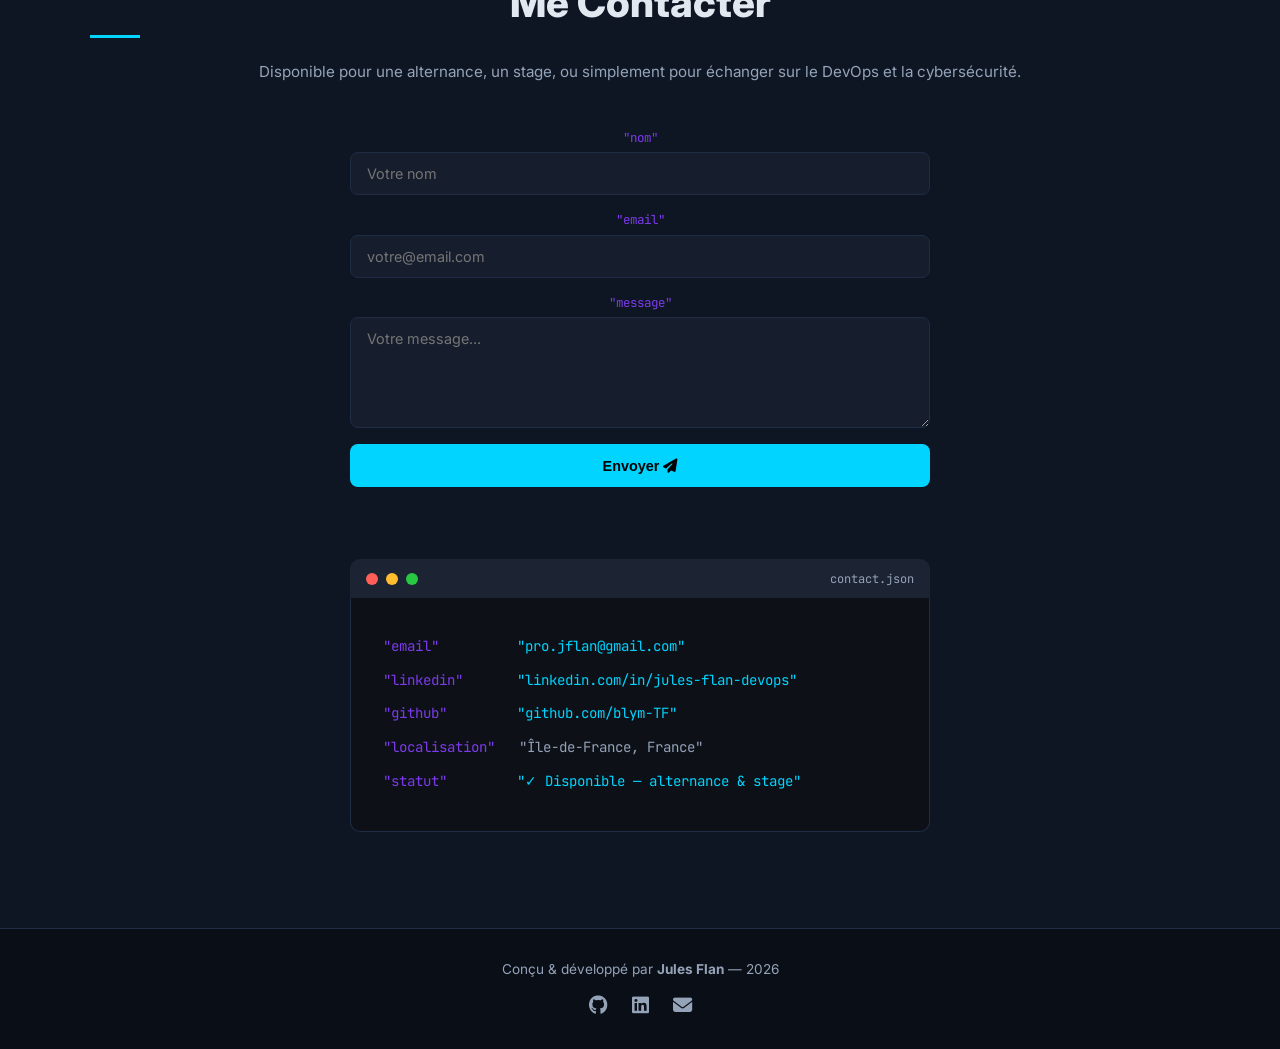
==== commit 230001de: "HTML : intégration des 10 fonctionnalités (dark mode, compteurs, filtre, scroll bar, back-to-top, to" ====
--- a/index.html
+++ b/index.html
@@ -5,10 +5,14 @@
   <meta name="viewport" content="width=device-width, initial-scale=1.0">
   <title>Jules Flan — DevOps & Cybersécurité</title>
   <link rel="stylesheet" href="assets/css/style.css">
+  <link rel="stylesheet" href="assets/css/features.css">
   <link href="https://fonts.googleapis.com/css2?family=JetBrains+Mono:wght@400;700&family=Inter:wght@300;400;600;700;900&display=swap" rel="stylesheet">
   <link rel="stylesheet" href="https://cdnjs.cloudflare.com/ajax/libs/font-awesome/6.5.0/css/all.min.css">
 </head>
 <body>
+
+<!-- SCROLL PROGRESS BAR -->
+<div id="scroll-progress"></div>
 
 <!-- LOADER -->
 <div id="loader">
@@ -26,6 +30,7 @@
     <li><a href="#progression">Progression</a></li>
     <li><a href="#contact">Contact</a></li>
   </ul>
+  <button id="theme-toggle" title="Changer le thème"><i class="fas fa-sun"></i></button>
   <div class="hamburger" id="hamburger"><span></span><span></span><span></span></div>
 </nav>
 
@@ -37,6 +42,27 @@
     <h1 class="hero-name">Jules <span class="accent">Flan</span></h1>
     <div class="hero-typed"><span id="typed-text"></span><span class="cursor">_</span></div>
     <p class="hero-desc">En formation Administrateur Systèmes & DevOps à M2i · Basé en Île-de-France · Passionné par l'automatisation, la cybersécurité et le cloud.</p>
+
+    <!-- STATS COMPTEURS -->
+    <div class="stats-row">
+      <div class="stat-card">
+        <span class="counter" data-target="3" data-suffix="+">0</span>
+        <span>ans d'expérience</span>
+      </div>
+      <div class="stat-card">
+        <span class="counter" data-target="2" data-suffix="">0</span>
+        <span>certifications</span>
+      </div>
+      <div class="stat-card">
+        <span class="counter" data-target="4" data-suffix="+">0</span>
+        <span>projets réalisés</span>
+      </div>
+      <div class="stat-card">
+        <span class="counter" data-target="10" data-suffix="+">0</span>
+        <span>outils maîtrisés</span>
+      </div>
+    </div>
+
     <div class="hero-cta">
       <a href="#projects" class="btn-primary">Voir mes projets</a>
       <a href="#contact" class="btn-secondary">Me contacter</a>
@@ -46,7 +72,9 @@
       <a href="https://www.linkedin.com/in/jules-flan-devops/" target="_blank"><i class="fab fa-linkedin"></i></a>
       <a href="mailto:pro.jflan@gmail.com"><i class="fas fa-envelope"></i></a>
     </div>
-  </div>
+    <div class="visit-counter"><i class="fas fa-eye"></i> <span id="visit-count">...</span> visites</div>
+  </div>
+
   <div class="hero-terminal">
     <div class="terminal-bar"><span class="t-dot red"></span><span class="t-dot yellow"></span><span class="t-dot green"></span><span class="t-title">terminal — bash</span></div>
     <div class="terminal-body">
@@ -60,7 +88,11 @@
       <div class="t-line t-out accent-text">✓ Introduction to Cybersecurity — Cisco (juil. 2025)</div>
       <div class="t-line"><span class="t-prompt">jules@devops:~$</span> <span class="t-cmd">cat status.txt</span></div>
       <div class="t-line t-out" style="color:var(--green)">✓ Disponible — alternance & stage DevOps</div>
-      <div class="t-line"><span class="t-prompt">jules@devops:~$</span> <span class="t-cursor">█</span></div>
+      <div id="easter-output"></div>
+      <div class="easter-input-row">
+        <label>jules@devops:~$</label>
+        <input type="text" id="easter-input" placeholder="tape 'help'..." autocomplete="off" spellcheck="false">
+      </div>
     </div>
   </div>
 </section>
@@ -204,44 +236,44 @@
     </div>
     <div class="tab-content active" id="tab-devops">
       <div class="skills-grid">
-        <div class="skill-pill"><i class="fab fa-docker"></i> Docker</div>
-        <div class="skill-pill"><i class="fas fa-dharmachakra"></i> Kubernetes</div>
-        <div class="skill-pill"><i class="fas fa-code-branch"></i> GitLab CI/CD</div>
-        <div class="skill-pill"><i class="fab fa-git-alt"></i> Git</div>
-        <div class="skill-pill"><i class="fas fa-infinity"></i> Jenkins</div>
-        <div class="skill-pill"><i class="fas fa-ship"></i> Helm</div>
+        <div class="skill-pill" data-tooltip="Conteneurisation d'applications"><i class="fab fa-docker"></i> Docker</div>
+        <div class="skill-pill" data-tooltip="Orchestration de conteneurs"><i class="fas fa-dharmachakra"></i> Kubernetes</div>
+        <div class="skill-pill" data-tooltip="Pipelines CI/CD automatisées"><i class="fas fa-code-branch"></i> GitLab CI/CD</div>
+        <div class="skill-pill" data-tooltip="Gestion de versions"><i class="fab fa-git-alt"></i> Git</div>
+        <div class="skill-pill" data-tooltip="Automatisation build & deploy"><i class="fas fa-infinity"></i> Jenkins</div>
+        <div class="skill-pill" data-tooltip="Gestionnaire de packages Kubernetes"><i class="fas fa-ship"></i> Helm</div>
       </div>
     </div>
     <div class="tab-content" id="tab-security">
       <div class="skills-grid">
-        <div class="skill-pill"><i class="fas fa-shield-alt"></i> Wazuh</div>
-        <div class="skill-pill"><i class="fas fa-bug"></i> OpenVAS</div>
-        <div class="skill-pill"><i class="fas fa-network-wired"></i> CCNA (en cours)</div>
-        <div class="skill-pill"><i class="fas fa-eye"></i> SIEM</div>
-        <div class="skill-pill"><i class="fas fa-lock"></i> Hardening Linux</div>
-        <div class="skill-pill"><i class="fas fa-search"></i> Wireshark / Nmap</div>
+        <div class="skill-pill" data-tooltip="SIEM open source"><i class="fas fa-shield-alt"></i> Wazuh</div>
+        <div class="skill-pill" data-tooltip="Scanner de vulnérabilités"><i class="fas fa-bug"></i> OpenVAS</div>
+        <div class="skill-pill" data-tooltip="Certification réseaux Cisco"><i class="fas fa-network-wired"></i> CCNA (en cours)</div>
+        <div class="skill-pill" data-tooltip="Gestion des événements de sécurité"><i class="fas fa-eye"></i> SIEM</div>
+        <div class="skill-pill" data-tooltip="Sécurisation systèmes Linux"><i class="fas fa-lock"></i> Hardening Linux</div>
+        <div class="skill-pill" data-tooltip="Analyse réseau & audit"><i class="fas fa-search"></i> Wireshark / Nmap</div>
       </div>
     </div>
     <div class="tab-content" id="tab-infra">
       <div class="skills-grid">
-        <div class="skill-pill"><i class="fas fa-project-diagram"></i> Terraform</div>
-        <div class="skill-pill"><i class="fas fa-cogs"></i> Ansible</div>
-        <div class="skill-pill"><i class="fab fa-linux"></i> Linux / Ubuntu</div>
-        <div class="skill-pill"><i class="fab fa-windows"></i> Windows Server / AD</div>
-        <div class="skill-pill"><i class="fab fa-aws"></i> AWS</div>
-        <div class="skill-pill"><i class="fas fa-server"></i> Virtualisation (VMware)</div>
-        <div class="skill-pill"><i class="fas fa-wifi"></i> DNS / DHCP</div>
-        <div class="skill-pill"><i class="fas fa-database"></i> SQL</div>
+        <div class="skill-pill" data-tooltip="Infrastructure as Code"><i class="fas fa-project-diagram"></i> Terraform</div>
+        <div class="skill-pill" data-tooltip="Automatisation de configuration"><i class="fas fa-cogs"></i> Ansible</div>
+        <div class="skill-pill" data-tooltip="Administration systèmes"><i class="fab fa-linux"></i> Linux / Ubuntu</div>
+        <div class="skill-pill" data-tooltip="Active Directory & services Windows"><i class="fab fa-windows"></i> Windows Server / AD</div>
+        <div class="skill-pill" data-tooltip="Cloud Amazon Web Services"><i class="fab fa-aws"></i> AWS</div>
+        <div class="skill-pill" data-tooltip="VMware, VirtualBox"><i class="fas fa-server"></i> Virtualisation</div>
+        <div class="skill-pill" data-tooltip="Services réseau essentiels"><i class="fas fa-wifi"></i> DNS / DHCP</div>
+        <div class="skill-pill" data-tooltip="Bases de données relationnelles"><i class="fas fa-database"></i> SQL</div>
       </div>
     </div>
     <div class="tab-content" id="tab-scripting">
       <div class="skills-grid">
-        <div class="skill-pill"><i class="fab fa-python"></i> Python</div>
-        <div class="skill-pill"><i class="fas fa-terminal"></i> Bash</div>
-        <div class="skill-pill"><i class="fab fa-windows"></i> PowerShell</div>
-        <div class="skill-pill"><i class="fas fa-code"></i> YAML</div>
-        <div class="skill-pill"><i class="fas fa-file-code"></i> HCL (Terraform)</div>
-        <div class="skill-pill"><i class="fas fa-database"></i> SQL</div>
+        <div class="skill-pill" data-tooltip="Scripts d'automatisation & DevOps"><i class="fab fa-python"></i> Python</div>
+        <div class="skill-pill" data-tooltip="Scripts systèmes Linux"><i class="fas fa-terminal"></i> Bash</div>
+        <div class="skill-pill" data-tooltip="Administration Windows"><i class="fab fa-windows"></i> PowerShell</div>
+        <div class="skill-pill" data-tooltip="Configuration Docker, CI/CD"><i class="fas fa-code"></i> YAML</div>
+        <div class="skill-pill" data-tooltip="Langage Terraform"><i class="fas fa-file-code"></i> HCL (Terraform)</div>
+        <div class="skill-pill" data-tooltip="Bases de données"><i class="fas fa-database"></i> SQL</div>
       </div>
     </div>
   </div>
@@ -252,26 +284,36 @@
   <div class="section-inner">
     <div class="section-tag">&lt;projects /&gt;</div>
     <h2 class="section-title">Mes Projets</h2>
+
+    <!-- FILTRE -->
+    <div class="filter-bar">
+      <button class="filter-btn active" data-filter="all">Tous</button>
+      <button class="filter-btn" data-filter="docker">Docker</button>
+      <button class="filter-btn" data-filter="ansible">Ansible</button>
+      <button class="filter-btn" data-filter="terraform">Terraform</button>
+      <button class="filter-btn" data-filter="securite">Sécurité</button>
+    </div>
+
     <div class="projects-grid">
-      <div class="project-card">
+      <div class="project-card" data-tags="docker kubernetes gitlab">
         <div class="project-header"><i class="fas fa-layer-group"></i><div class="project-links"><a href="https://github.com/blym-TF" target="_blank"><i class="fab fa-github"></i></a></div></div>
         <h3>Pipeline CI/CD Automatisée</h3>
         <p>Mise en place d'une pipeline complète avec GitLab CI, Docker et déploiement Kubernetes. Build automatique, tests et déploiement continu.</p>
         <div class="project-tags"><span>Docker</span><span>Kubernetes</span><span>GitLab CI</span></div>
       </div>
-      <div class="project-card">
+      <div class="project-card" data-tags="securite wazuh siem">
         <div class="project-header"><i class="fas fa-shield-virus"></i><div class="project-links"><a href="https://github.com/blym-TF" target="_blank"><i class="fab fa-github"></i></a></div></div>
         <h3>Audit de Sécurité Infrastructure</h3>
         <p>Déploiement de Wazuh et OpenVAS pour la surveillance continue. Détection d'intrusions, analyse des logs et rapports de vulnérabilités.</p>
         <div class="project-tags"><span>Wazuh</span><span>OpenVAS</span><span>SIEM</span></div>
       </div>
-      <div class="project-card">
+      <div class="project-card" data-tags="terraform aws iac">
         <div class="project-header"><i class="fas fa-cloud-upload-alt"></i><div class="project-links"><a href="https://github.com/blym-TF" target="_blank"><i class="fab fa-github"></i></a></div></div>
         <h3>Infrastructure Cloud avec Terraform</h3>
         <p>Provisionnement automatique d'une infrastructure cloud complète. VPC, EC2, S3 et configuration réseau as code.</p>
         <div class="project-tags"><span>Terraform</span><span>AWS</span><span>IaC</span></div>
       </div>
-      <div class="project-card">
+      <div class="project-card" data-tags="ansible linux automatisation">
         <div class="project-header"><i class="fas fa-robot"></i><div class="project-links"><a href="https://github.com/blym-TF" target="_blank"><i class="fab fa-github"></i></a></div></div>
         <h3>Automatisation Ansible</h3>
         <p>Playbooks Ansible pour déployer et configurer automatiquement des serveurs Linux. Hardening, installation de services et mises à jour automatiques.</p>
@@ -331,7 +373,26 @@
     <div class="section-tag">&lt;contact /&gt;</div>
     <h2 class="section-title">Me Contacter</h2>
     <p class="contact-sub">Disponible pour une alternance, un stage, ou simplement pour échanger sur le DevOps et la cybersécurité.</p>
-    <div class="contact-terminal">
+
+    <!-- FORMULAIRE -->
+    <form id="contact-form">
+      <div class="form-group">
+        <label for="name">"nom"</label>
+        <input type="text" id="name" name="name" placeholder="Votre nom" required>
+      </div>
+      <div class="form-group">
+        <label for="email">"email"</label>
+        <input type="email" id="email" name="email" placeholder="votre@email.com" required>
+      </div>
+      <div class="form-group">
+        <label for="message">"message"</label>
+        <textarea id="message" name="message" rows="5" placeholder="Votre message..." required></textarea>
+      </div>
+      <button type="submit" class="form-submit">Envoyer <i class="fas fa-paper-plane"></i></button>
+      <p id="form-message" class="form-msg"></p>
+    </form>
+
+    <div class="contact-terminal" style="margin-top:3rem">
       <div class="terminal-bar"><span class="t-dot red"></span><span class="t-dot yellow"></span><span class="t-dot green"></span><span class="t-title">contact.json</span></div>
       <div class="contact-body">
         <div class="c-line"><span class="c-key">"email"</span> <a href="mailto:pro.jflan@gmail.com">"pro.jflan@gmail.com"</a></div>
@@ -353,6 +414,9 @@
   </div>
 </footer>
 
+<!-- BACK TO TOP -->
+<button id="back-to-top" title="Retour en haut"><i class="fas fa-chevron-up"></i></button>
+
 <script src="assets/js/script.js"></script>
 </body>
 </html>
--- a/assets/css/features.css
+++ b/assets/css/features.css
@@ -0,0 +1,255 @@
+/* ============================================================
+   LIGHT MODE
+============================================================ */
+body.light-mode {
+  --bg: #f0f4f8;
+  --bg2: #e2e8f0;
+  --bg3: #cbd5e1;
+  --text: #0f172a;
+  --text2: #475569;
+  --border: #94a3b8;
+  --card: #ffffff;
+}
+body.light-mode #navbar { background: rgba(240,244,248,0.92) !important; }
+body.light-mode .terminal-body,
+body.light-mode .contact-body { background: #1e293b; }
+
+/* THEME TOGGLE BUTTON */
+#theme-toggle {
+  background: transparent;
+  border: 1px solid var(--border);
+  color: var(--text2);
+  width: 36px; height: 36px;
+  border-radius: 50%;
+  cursor: pointer;
+  font-size: 0.9rem;
+  display: flex; align-items: center; justify-content: center;
+  transition: all 0.2s;
+  margin-left: 1rem;
+}
+#theme-toggle:hover { border-color: var(--accent); color: var(--accent); }
+
+/* ============================================================
+   SCROLL PROGRESS BAR
+============================================================ */
+#scroll-progress {
+  position: fixed;
+  top: 0; left: 0;
+  height: 3px;
+  width: 0%;
+  background: linear-gradient(90deg, var(--accent), var(--accent2));
+  z-index: 9999;
+  transition: width 0.1s linear;
+}
+
+/* ============================================================
+   BACK TO TOP
+============================================================ */
+#back-to-top {
+  position: fixed;
+  bottom: 2rem; right: 2rem;
+  width: 44px; height: 44px;
+  background: var(--accent);
+  color: #000;
+  border: none;
+  border-radius: 50%;
+  font-size: 1.1rem;
+  cursor: pointer;
+  display: flex; align-items: center; justify-content: center;
+  opacity: 0; pointer-events: none;
+  transform: translateY(10px);
+  transition: all 0.3s;
+  z-index: 999;
+  box-shadow: 0 4px 15px rgba(0,212,255,0.3);
+}
+#back-to-top.visible { opacity: 1; pointer-events: all; transform: translateY(0); }
+#back-to-top:hover { background: #00b8d9; transform: translateY(-3px); }
+
+/* ============================================================
+   COMPTEURS ANIMÉS
+============================================================ */
+.stats-row {
+  display: flex;
+  flex-wrap: wrap;
+  gap: 1.5rem;
+  margin: 2rem 0;
+  justify-content: center;
+}
+.stat-card {
+  background: var(--bg3);
+  border: 1px solid var(--border);
+  border-radius: 12px;
+  padding: 1.4rem 2rem;
+  text-align: center;
+  min-width: 130px;
+  transition: border-color 0.2s;
+}
+.stat-card:hover { border-color: var(--accent); }
+.stat-card .counter {
+  font-size: 2.2rem;
+  font-weight: 900;
+  color: var(--accent);
+  font-family: var(--font-mono);
+  display: block;
+}
+.stat-card span:last-child {
+  font-size: 0.8rem;
+  color: var(--text2);
+  margin-top: 0.3rem;
+  display: block;
+}
+
+/* ============================================================
+   FILTRE PROJETS
+============================================================ */
+.filter-bar {
+  display: flex;
+  flex-wrap: wrap;
+  gap: 0.5rem;
+  margin-bottom: 2rem;
+}
+.filter-btn {
+  background: transparent;
+  border: 1px solid var(--border);
+  color: var(--text2);
+  padding: 0.4rem 1rem;
+  border-radius: 100px;
+  cursor: pointer;
+  font-size: 0.82rem;
+  font-family: var(--font-sans);
+  transition: all 0.2s;
+}
+.filter-btn.active, .filter-btn:hover {
+  background: var(--accent2);
+  border-color: var(--accent2);
+  color: #fff;
+}
+
+/* ============================================================
+   TOOLTIPS
+============================================================ */
+.skill-tooltip {
+  position: absolute;
+  background: var(--bg3);
+  border: 1px solid var(--accent);
+  color: var(--text);
+  font-size: 0.75rem;
+  padding: 0.4rem 0.8rem;
+  border-radius: 6px;
+  pointer-events: none;
+  z-index: 9999;
+  white-space: nowrap;
+  font-family: var(--font-mono);
+  box-shadow: 0 4px 15px rgba(0,0,0,0.3);
+}
+
+/* ============================================================
+   EASTER EGG TERMINAL
+============================================================ */
+.easter-terminal {
+  margin-top: 2rem;
+  max-width: 600px;
+}
+.easter-input-row {
+  display: flex;
+  align-items: center;
+  gap: 0.5rem;
+  margin-top: 0.8rem;
+  padding: 0 1.5rem 1.5rem;
+  background: #0d1117;
+  border-radius: 0 0 10px 10px;
+  border: 1px solid var(--border);
+  border-top: none;
+}
+.easter-input-row label {
+  font-family: var(--font-mono);
+  font-size: 0.82rem;
+  color: var(--green);
+  white-space: nowrap;
+}
+#easter-input {
+  flex: 1;
+  background: transparent;
+  border: none;
+  outline: none;
+  color: var(--text);
+  font-family: var(--font-mono);
+  font-size: 0.82rem;
+  caret-color: var(--accent);
+}
+#easter-output {
+  font-family: var(--font-mono);
+  font-size: 0.82rem;
+  color: var(--accent);
+  padding: 0.5rem 1.5rem 0;
+  min-height: 1.5rem;
+  background: #0d1117;
+  border-left: 1px solid var(--border);
+  border-right: 1px solid var(--border);
+}
+
+/* ============================================================
+   COMPTEUR VISITES
+============================================================ */
+.visit-counter {
+  display: inline-flex;
+  align-items: center;
+  gap: 0.5rem;
+  font-family: var(--font-mono);
+  font-size: 0.75rem;
+  color: var(--text2);
+  margin-top: 1rem;
+}
+.visit-counter i { color: var(--accent2); }
+
+/* ============================================================
+   FORMULAIRE DE CONTACT
+============================================================ */
+#contact-form {
+  max-width: 580px;
+  margin: 2rem auto 0;
+  display: flex;
+  flex-direction: column;
+  gap: 1rem;
+}
+.form-group {
+  display: flex;
+  flex-direction: column;
+  gap: 0.4rem;
+}
+.form-group label {
+  font-family: var(--font-mono);
+  font-size: 0.78rem;
+  color: var(--accent2);
+}
+.form-group input,
+.form-group textarea {
+  background: var(--bg3);
+  border: 1px solid var(--border);
+  border-radius: 8px;
+  padding: 0.75rem 1rem;
+  color: var(--text);
+  font-family: var(--font-sans);
+  font-size: 0.9rem;
+  outline: none;
+  transition: border-color 0.2s;
+  resize: vertical;
+}
+.form-group input:focus,
+.form-group textarea:focus { border-color: var(--accent); }
+.form-submit {
+  background: var(--accent);
+  color: #000;
+  font-weight: 700;
+  border: none;
+  border-radius: 8px;
+  padding: 0.85rem;
+  cursor: pointer;
+  font-size: 0.9rem;
+  transition: all 0.2s;
+}
+.form-submit:hover { background: #00b8d9; transform: translateY(-2px); }
+.form-submit:disabled { opacity: 0.6; cursor: not-allowed; transform: none; }
+.form-msg { font-family: var(--font-mono); font-size: 0.82rem; margin-top: 0.5rem; }
+.form-msg.success { color: var(--green); }
+.form-msg.error { color: #f87171; }
